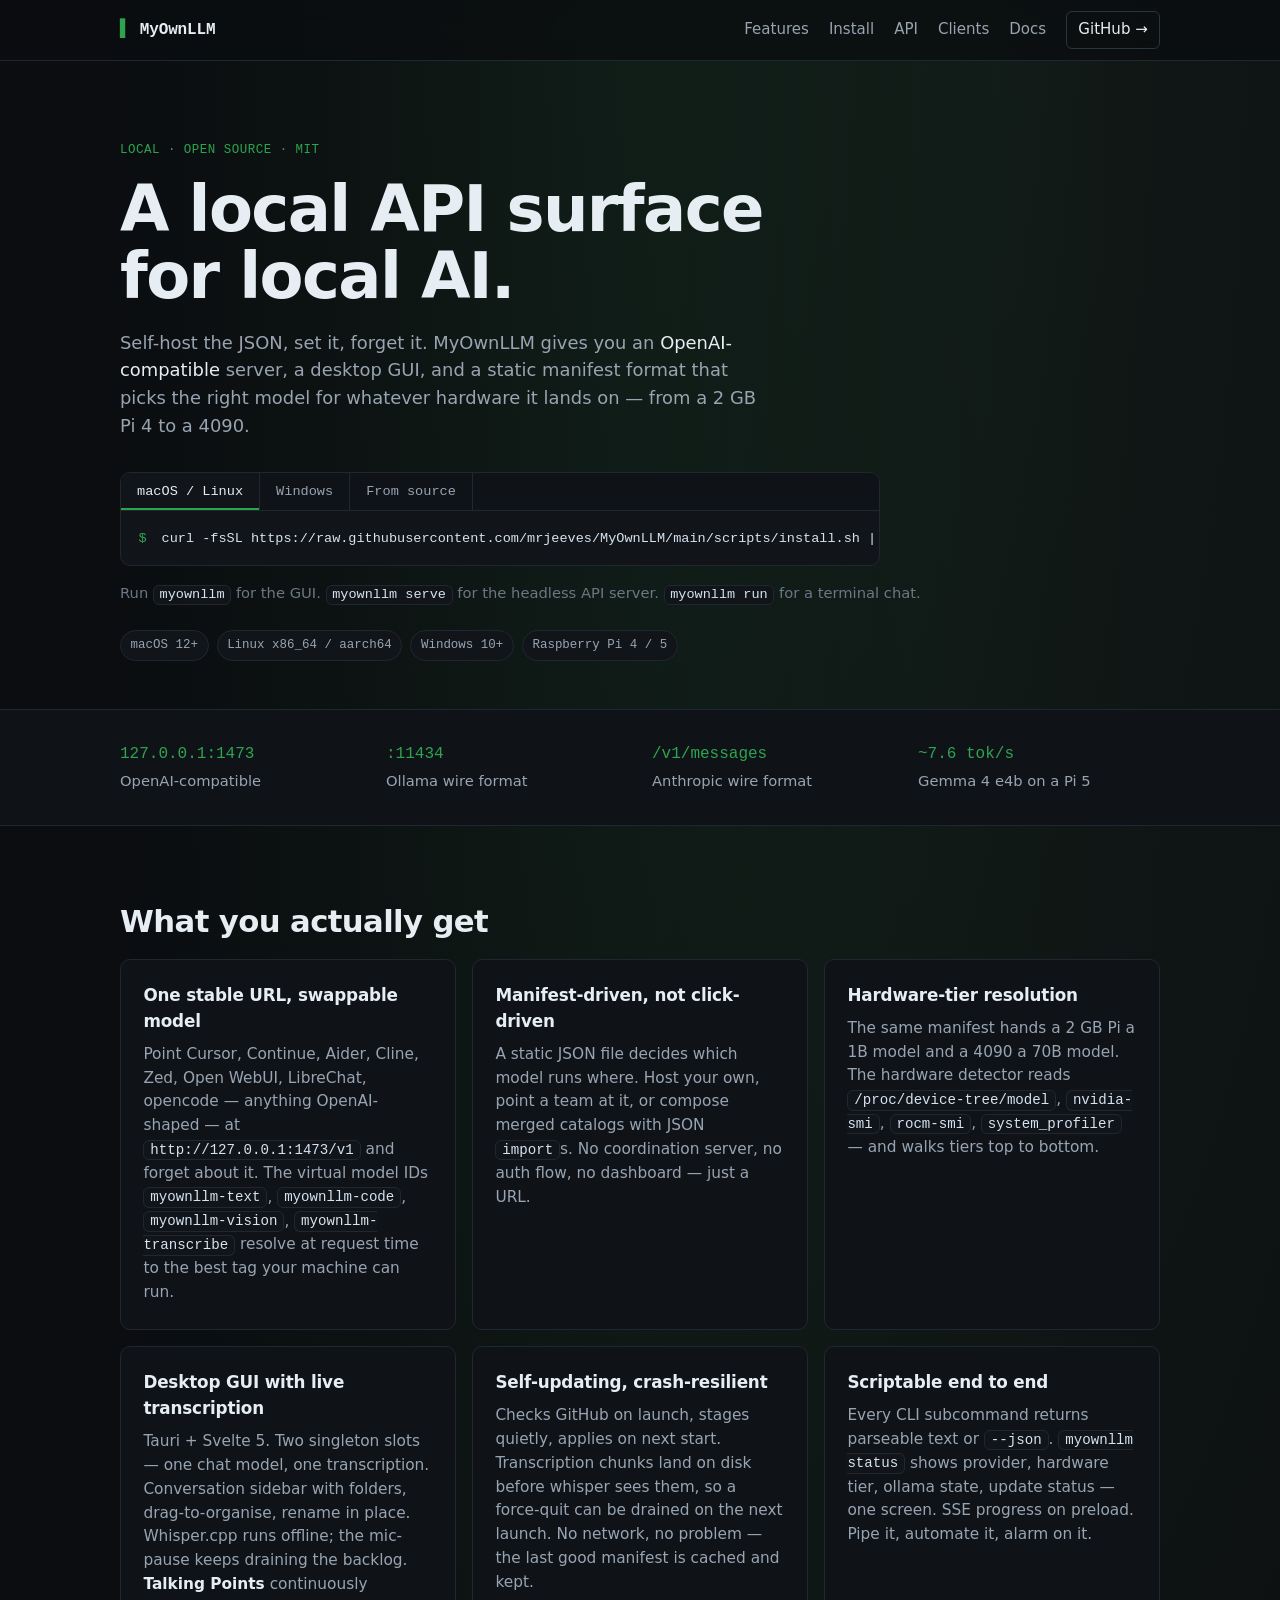
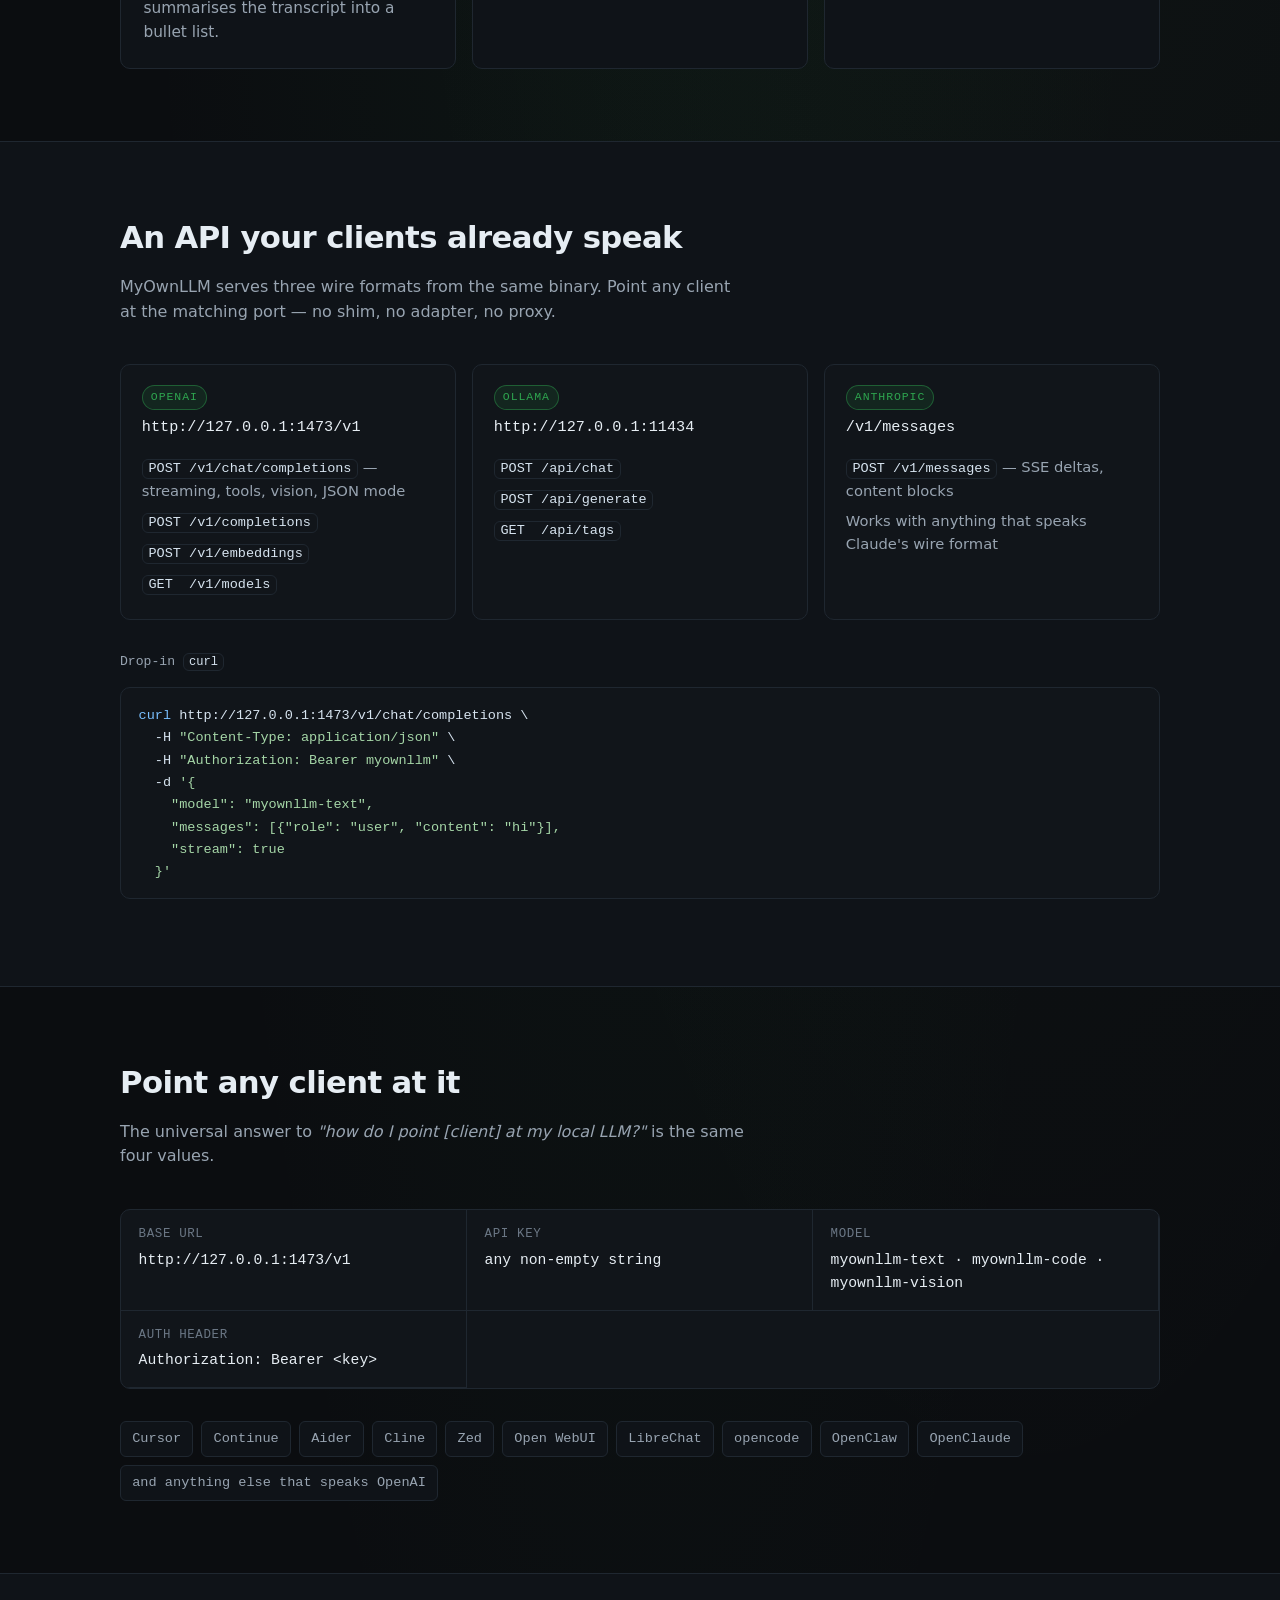
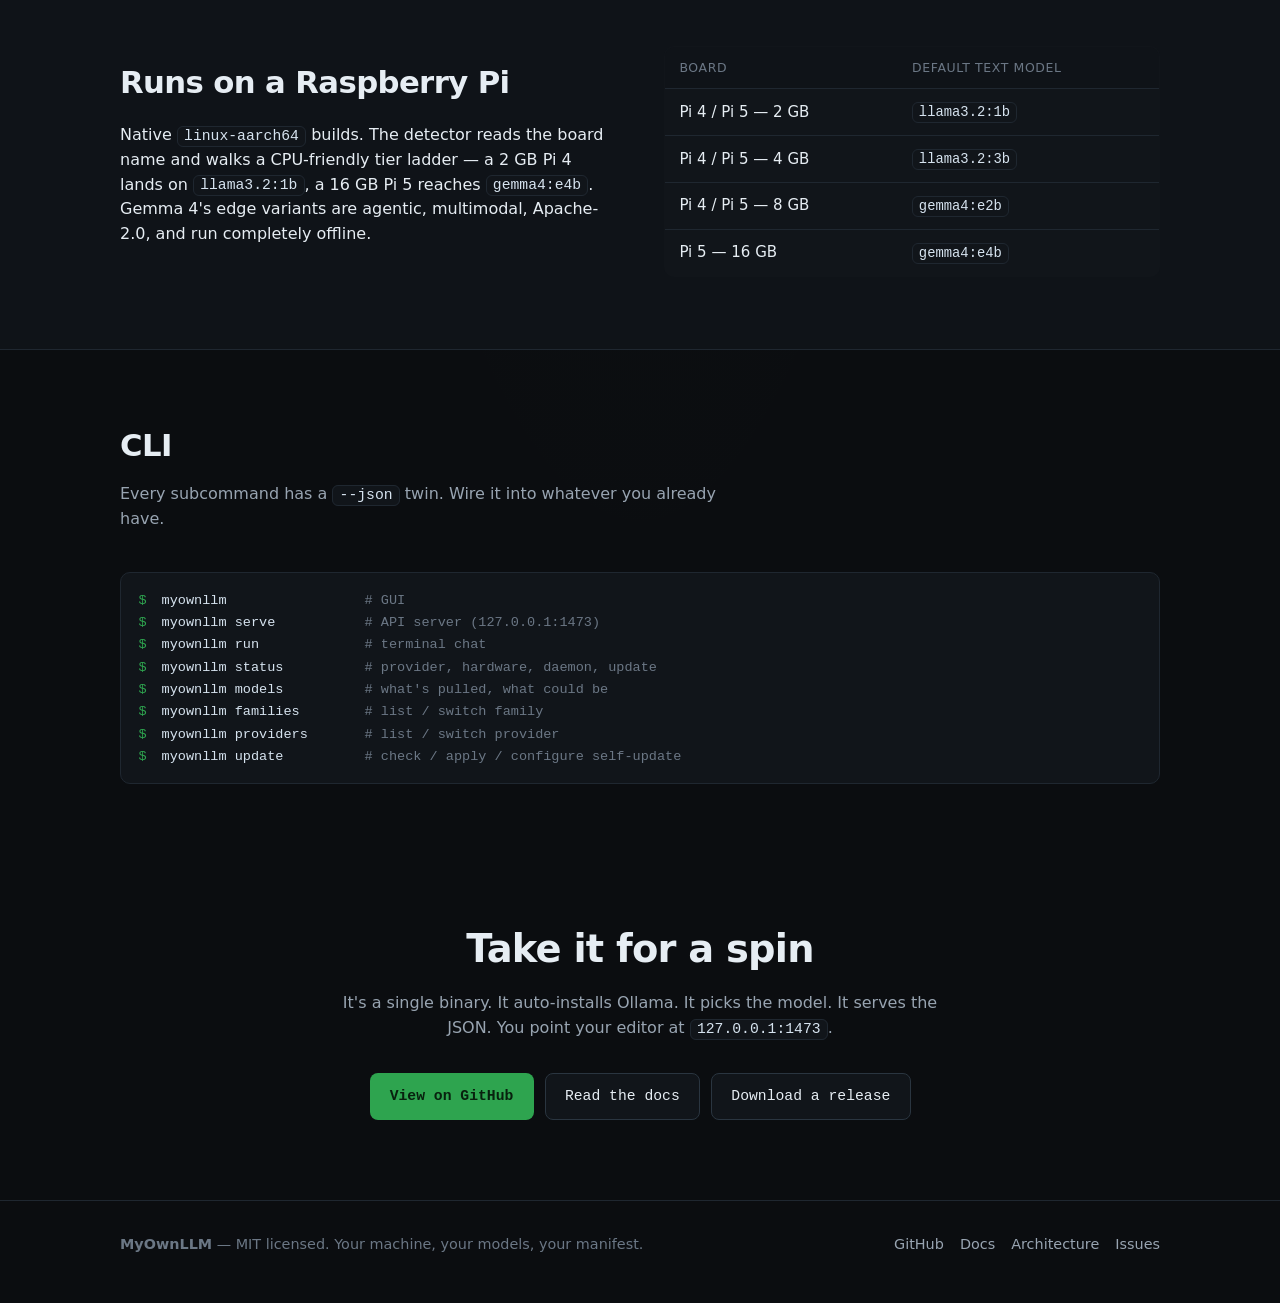
==== index.html @ 9c32ae8e "Build the myownllm.net landing site Static HTML/CSS/JS marketing site for MyOwnLLM. Dark, terminal-i" ====
<!DOCTYPE html>
<html lang="en">
<head>
<meta charset="UTF-8" />
<meta name="viewport" content="width=device-width, initial-scale=1.0" />
<title>MyOwnLLM — A local API surface for local AI</title>
<meta name="description" content="Self-host an OpenAI-compatible API for local LLMs. macOS, Linux, Windows, Raspberry Pi. Set it, forget it." />
<meta name="theme-color" content="#0b0d10" />

<meta property="og:title" content="MyOwnLLM" />
<meta property="og:description" content="A local API surface for local AI. Self-host the JSON, set it, forget it." />
<meta property="og:type" content="website" />
<meta property="og:url" content="https://myownllm.net" />
<meta name="twitter:card" content="summary" />
<meta name="twitter:title" content="MyOwnLLM" />
<meta name="twitter:description" content="A local API surface for local AI. Self-host the JSON, set it, forget it." />

<link rel="icon" href="/favicon.svg" type="image/svg+xml" />
<link rel="stylesheet" href="/styles.css" />
</head>
<body>

<header class="nav" role="banner">
  <div class="container nav-row">
    <a class="brand" href="/" aria-label="MyOwnLLM home">
      <span class="brand-mark" aria-hidden="true">▍</span>
      <span class="brand-name">MyOwnLLM</span>
    </a>
    <nav class="nav-links" aria-label="Primary">
      <a href="#features">Features</a>
      <a href="#install">Install</a>
      <a href="#api">API</a>
      <a href="#clients">Clients</a>
      <a href="https://github.com/mrjeeves/MyOwnLLM/blob/main/DOCS.md">Docs</a>
      <a href="https://github.com/mrjeeves/MyOwnLLM" class="nav-cta">GitHub →</a>
    </nav>
  </div>
</header>

<main>

<section class="hero">
  <div class="container">
    <p class="eyebrow">Local · Open source · MIT</p>
    <h1>A local API surface<br/>for local AI.</h1>
    <p class="lede">
      Self-host the JSON, set it, forget it. MyOwnLLM gives you an
      <em>OpenAI-compatible</em> server, a desktop GUI, and a static
      manifest format that picks the right model for whatever hardware
      it lands on — from a 2&nbsp;GB Pi&nbsp;4 to a 4090.
    </p>

    <div class="install" id="install-tabs" role="tablist" aria-label="Install command">
      <div class="install-tabs">
        <button class="install-tab is-active" role="tab" aria-selected="true" data-target="install-mac">macOS / Linux</button>
        <button class="install-tab" role="tab" aria-selected="false" data-target="install-win">Windows</button>
        <button class="install-tab" role="tab" aria-selected="false" data-target="install-src">From source</button>
      </div>

      <div class="install-panel is-active" id="install-mac" role="tabpanel">
        <pre><code><span class="prompt">$</span> curl -fsSL https://raw.githubusercontent.com/mrjeeves/MyOwnLLM/main/scripts/install.sh | sh</code></pre>
      </div>
      <div class="install-panel" id="install-win" role="tabpanel" hidden>
        <pre><code><span class="prompt">PS&gt;</span> irm https://raw.githubusercontent.com/mrjeeves/MyOwnLLM/main/scripts/install.ps1 | iex</code></pre>
      </div>
      <div class="install-panel" id="install-src" role="tabpanel" hidden>
        <pre><code><span class="prompt">$</span> git clone https://github.com/mrjeeves/MyOwnLLM &amp;&amp; cd MyOwnLLM
<span class="prompt">$</span> just setup &amp;&amp; just build</code></pre>
      </div>
    </div>

    <p class="install-hint">
      Run <code>myownllm</code> for the GUI. <code>myownllm serve</code> for the headless API server. <code>myownllm run</code> for a terminal chat.
    </p>

    <div class="badges">
      <span class="badge">macOS 12+</span>
      <span class="badge">Linux x86_64 / aarch64</span>
      <span class="badge">Windows 10+</span>
      <span class="badge">Raspberry Pi 4 / 5</span>
    </div>
  </div>
</section>

<section class="strip">
  <div class="container strip-grid">
    <div>
      <div class="strip-k">127.0.0.1:1473</div>
      <div class="strip-v">OpenAI-compatible</div>
    </div>
    <div>
      <div class="strip-k">:11434</div>
      <div class="strip-v">Ollama wire format</div>
    </div>
    <div>
      <div class="strip-k">/v1/messages</div>
      <div class="strip-v">Anthropic wire format</div>
    </div>
    <div>
      <div class="strip-k">~7.6 tok/s</div>
      <div class="strip-v">Gemma 4 e4b on a Pi 5</div>
    </div>
  </div>
</section>

<section class="section" id="features">
  <div class="container">
    <h2>What you actually get</h2>

    <div class="grid">
      <article class="card">
        <h3>One stable URL, swappable model</h3>
        <p>
          Point Cursor, Continue, Aider, Cline, Zed, Open WebUI, LibreChat,
          opencode — anything OpenAI-shaped — at
          <code>http://127.0.0.1:1473/v1</code> and forget about it. The
          virtual model IDs <code>myownllm-text</code>,
          <code>myownllm-code</code>, <code>myownllm-vision</code>,
          <code>myownllm-transcribe</code> resolve at request time to the
          best tag your machine can run.
        </p>
      </article>

      <article class="card">
        <h3>Manifest-driven, not click-driven</h3>
        <p>
          A static JSON file decides which model runs where. Host your
          own, point a team at it, or compose merged catalogs with JSON
          <code>import</code>s. No coordination server, no auth flow,
          no dashboard — just a URL.
        </p>
      </article>

      <article class="card">
        <h3>Hardware-tier resolution</h3>
        <p>
          The same manifest hands a 2&nbsp;GB Pi a 1B model and a 4090
          a 70B model. The hardware detector reads
          <code>/proc/device-tree/model</code>,
          <code>nvidia-smi</code>, <code>rocm-smi</code>,
          <code>system_profiler</code> — and walks tiers top to bottom.
        </p>
      </article>

      <article class="card">
        <h3>Desktop GUI with live transcription</h3>
        <p>
          Tauri + Svelte 5. Two singleton slots — one chat model, one
          transcription. Conversation sidebar with folders, drag-to-organise,
          rename in place. Whisper.cpp runs offline; the mic-pause keeps
          draining the backlog. <strong>Talking Points</strong>
          continuously summarises the transcript into a bullet list.
        </p>
      </article>

      <article class="card">
        <h3>Self-updating, crash-resilient</h3>
        <p>
          Checks GitHub on launch, stages quietly, applies on next start.
          Transcription chunks land on disk before whisper sees them, so a
          force-quit can be drained on the next launch. No network, no
          problem — the last good manifest is cached and kept.
        </p>
      </article>

      <article class="card">
        <h3>Scriptable end to end</h3>
        <p>
          Every CLI subcommand returns parseable text or <code>--json</code>.
          <code>myownllm status</code> shows provider, hardware tier,
          ollama state, update status — one screen. SSE progress on
          preload. Pipe it, automate it, alarm on it.
        </p>
      </article>
    </div>
  </div>
</section>

<section class="section section-alt" id="api">
  <div class="container">
    <h2>An API your clients already speak</h2>
    <p class="section-lede">
      MyOwnLLM serves three wire formats from the same binary. Point any
      client at the matching port — no shim, no adapter, no proxy.
    </p>

    <div class="api-grid">
      <div class="api-card">
        <header>
          <span class="api-tag">OpenAI</span>
          <code class="api-url">http://127.0.0.1:1473/v1</code>
        </header>
        <ul>
          <li><code>POST /v1/chat/completions</code> — streaming, tools, vision, JSON mode</li>
          <li><code>POST /v1/completions</code></li>
          <li><code>POST /v1/embeddings</code></li>
          <li><code>GET&nbsp;&nbsp;/v1/models</code></li>
        </ul>
      </div>

      <div class="api-card">
        <header>
          <span class="api-tag">Ollama</span>
          <code class="api-url">http://127.0.0.1:11434</code>
        </header>
        <ul>
          <li><code>POST /api/chat</code></li>
          <li><code>POST /api/generate</code></li>
          <li><code>GET&nbsp;&nbsp;/api/tags</code></li>
        </ul>
      </div>

      <div class="api-card">
        <header>
          <span class="api-tag">Anthropic</span>
          <code class="api-url">/v1/messages</code>
        </header>
        <ul>
          <li><code>POST /v1/messages</code> — SSE deltas, content blocks</li>
          <li>Works with anything that speaks Claude's wire format</li>
        </ul>
      </div>
    </div>

    <div class="code-feature">
      <p class="code-feature-h">Drop-in <code>curl</code></p>
<pre><code><span class="c-key">curl</span> http://127.0.0.1:1473/v1/chat/completions \
  -H <span class="c-str">"Content-Type: application/json"</span> \
  -H <span class="c-str">"Authorization: Bearer myownllm"</span> \
  -d <span class="c-str">'{
    "model": "myownllm-text",
    "messages": [{"role": "user", "content": "hi"}],
    "stream": true
  }'</span></code></pre>
    </div>
  </div>
</section>

<section class="section" id="clients">
  <div class="container">
    <h2>Point any client at it</h2>
    <p class="section-lede">
      The universal answer to <em>"how do I point [client] at my local LLM?"</em>
      is the same four values.
    </p>

    <div class="kv">
      <div><span>Base URL</span><code>http://127.0.0.1:1473/v1</code></div>
      <div><span>API key</span><code>any non-empty string</code></div>
      <div><span>Model</span><code>myownllm-text · myownllm-code · myownllm-vision</code></div>
      <div><span>Auth header</span><code>Authorization: Bearer &lt;key&gt;</code></div>
    </div>

    <ul class="logo-list" aria-label="Compatible clients">
      <li>Cursor</li>
      <li>Continue</li>
      <li>Aider</li>
      <li>Cline</li>
      <li>Zed</li>
      <li>Open WebUI</li>
      <li>LibreChat</li>
      <li>opencode</li>
      <li>OpenClaw</li>
      <li>OpenClaude</li>
      <li>and anything else that speaks OpenAI</li>
    </ul>
  </div>
</section>

<section class="section section-alt" id="pi">
  <div class="container two-col">
    <div>
      <h2>Runs on a Raspberry Pi</h2>
      <p>
        Native <code>linux-aarch64</code> builds. The detector reads the
        board name and walks a CPU-friendly tier ladder — a 2&nbsp;GB Pi 4
        lands on <code>llama3.2:1b</code>, a 16&nbsp;GB Pi 5 reaches
        <code>gemma4:e4b</code>. Gemma 4's edge variants are agentic,
        multimodal, Apache-2.0, and run completely offline.
      </p>
    </div>
    <div>
      <table class="tier">
        <thead><tr><th>Board</th><th>Default text model</th></tr></thead>
        <tbody>
          <tr><td>Pi 4 / Pi 5 — 2 GB</td><td><code>llama3.2:1b</code></td></tr>
          <tr><td>Pi 4 / Pi 5 — 4 GB</td><td><code>llama3.2:3b</code></td></tr>
          <tr><td>Pi 4 / Pi 5 — 8 GB</td><td><code>gemma4:e2b</code></td></tr>
          <tr><td>Pi 5 — 16 GB</td><td><code>gemma4:e4b</code></td></tr>
        </tbody>
      </table>
    </div>
  </div>
</section>

<section class="section" id="cli">
  <div class="container">
    <h2>CLI</h2>
    <p class="section-lede">
      Every subcommand has a <code>--json</code> twin. Wire it into whatever you already have.
    </p>
<pre class="cli-pre"><code><span class="prompt">$</span> myownllm                 <span class="c-dim"># GUI</span>
<span class="prompt">$</span> myownllm serve           <span class="c-dim"># API server (127.0.0.1:1473)</span>
<span class="prompt">$</span> myownllm run             <span class="c-dim"># terminal chat</span>
<span class="prompt">$</span> myownllm status          <span class="c-dim"># provider, hardware, daemon, update</span>
<span class="prompt">$</span> myownllm models          <span class="c-dim"># what's pulled, what could be</span>
<span class="prompt">$</span> myownllm families        <span class="c-dim"># list / switch family</span>
<span class="prompt">$</span> myownllm providers       <span class="c-dim"># list / switch provider</span>
<span class="prompt">$</span> myownllm update          <span class="c-dim"># check / apply / configure self-update</span></code></pre>
  </div>
</section>

<section class="section cta">
  <div class="container">
    <h2>Take it for a spin</h2>
    <p>It's a single binary. It auto-installs Ollama. It picks the model. It serves the JSON. You point your editor at <code>127.0.0.1:1473</code>.</p>
    <div class="cta-row">
      <a class="btn btn-primary" href="https://github.com/mrjeeves/MyOwnLLM">View on GitHub</a>
      <a class="btn btn-ghost" href="https://github.com/mrjeeves/MyOwnLLM/blob/main/DOCS.md">Read the docs</a>
      <a class="btn btn-ghost" href="https://github.com/mrjeeves/MyOwnLLM/releases">Download a release</a>
    </div>
  </div>
</section>

</main>

<footer class="footer">
  <div class="container footer-row">
    <div>
      <p><strong>MyOwnLLM</strong> — MIT licensed. Your machine, your models, your manifest.</p>
    </div>
    <nav aria-label="Footer">
      <a href="https://github.com/mrjeeves/MyOwnLLM">GitHub</a>
      <a href="https://github.com/mrjeeves/MyOwnLLM/blob/main/DOCS.md">Docs</a>
      <a href="https://github.com/mrjeeves/MyOwnLLM/blob/main/ARCHITECTURE.md">Architecture</a>
      <a href="https://github.com/mrjeeves/MyOwnLLM/issues">Issues</a>
    </nav>
  </div>
</footer>

<script src="/main.js" defer></script>
</body>
</html>
---- styles.css ----
/* MyOwnLLM site — dark, terminal-inspired, no framework. */

:root {
  --bg: #0b0d10;
  --bg-elev: #11151a;
  --bg-card: #0f1318;
  --border: #1f2730;
  --border-strong: #2a3540;
  --text: #e6edf3;
  --text-dim: #98a4b1;
  --text-faint: #6b7785;
  --accent: #2ea44f;
  --accent-soft: rgba(46, 164, 79, 0.12);
  --accent-fade: rgba(46, 164, 79, 0.45);
  --amber: #f0b429;
  --link: #7ee787;
  --mono: ui-monospace, "SF Mono", Menlo, Consolas, "Liberation Mono", monospace;
  --sans: -apple-system, BlinkMacSystemFont, "Inter", "Segoe UI", system-ui, sans-serif;
  --radius: 10px;
  --maxw: 1080px;
}

* { box-sizing: border-box; }

html, body {
  margin: 0;
  padding: 0;
  background: var(--bg);
  color: var(--text);
  font-family: var(--sans);
  line-height: 1.55;
  font-size: 16px;
  -webkit-font-smoothing: antialiased;
}

body {
  background-image:
    radial-gradient(ellipse at top, rgba(46, 164, 79, 0.08), transparent 60%),
    radial-gradient(ellipse at 80% 0%, rgba(126, 231, 135, 0.05), transparent 50%);
  background-repeat: no-repeat;
}

a {
  color: var(--link);
  text-decoration: none;
}
a:hover { text-decoration: underline; }

code, pre {
  font-family: var(--mono);
  font-size: 0.92em;
}

code {
  background: var(--bg-elev);
  border: 1px solid var(--border);
  padding: 0.1em 0.42em;
  border-radius: 6px;
  color: #d6e3ef;
}

pre {
  background: var(--bg-elev);
  border: 1px solid var(--border);
  border-radius: var(--radius);
  padding: 1rem 1.1rem;
  overflow-x: auto;
  line-height: 1.5;
}
pre code {
  background: transparent;
  border: 0;
  padding: 0;
  color: #d6e3ef;
}

.container {
  max-width: var(--maxw);
  margin: 0 auto;
  padding: 0 1.25rem;
}

/* ----- nav ----- */

.nav {
  position: sticky;
  top: 0;
  z-index: 10;
  backdrop-filter: blur(10px);
  -webkit-backdrop-filter: blur(10px);
  background: rgba(11, 13, 16, 0.78);
  border-bottom: 1px solid var(--border);
}
.nav-row {
  display: flex;
  align-items: center;
  justify-content: space-between;
  height: 60px;
}
.brand {
  display: inline-flex;
  align-items: center;
  gap: 0.5rem;
  color: var(--text);
  font-weight: 600;
  letter-spacing: -0.01em;
}
.brand:hover { text-decoration: none; }
.brand-mark {
  color: var(--accent);
  font-family: var(--mono);
  animation: blink 1.1s steps(2, start) infinite;
}
@keyframes blink { to { visibility: hidden; } }
.brand-name { font-family: var(--mono); }

.nav-links {
  display: flex;
  gap: 1.25rem;
  align-items: center;
}
.nav-links a {
  color: var(--text-dim);
  font-size: 0.94rem;
}
.nav-links a:hover { color: var(--text); text-decoration: none; }
.nav-links .nav-cta {
  color: var(--text);
  border: 1px solid var(--border-strong);
  padding: 0.4rem 0.7rem;
  border-radius: 6px;
}
.nav-links .nav-cta:hover {
  border-color: var(--accent-fade);
  background: var(--accent-soft);
}

@media (max-width: 720px) {
  .nav-links a:not(.nav-cta) { display: none; }
}

/* ----- hero ----- */

.hero {
  padding: 5rem 0 3rem;
  text-align: left;
}
.eyebrow {
  font-family: var(--mono);
  color: var(--accent);
  letter-spacing: 0.04em;
  text-transform: uppercase;
  font-size: 0.78rem;
  margin: 0 0 1rem;
}
.hero h1 {
  font-size: clamp(2.4rem, 5.5vw, 4rem);
  line-height: 1.04;
  letter-spacing: -0.025em;
  margin: 0 0 1.2rem;
  font-weight: 700;
}
.lede {
  color: var(--text-dim);
  max-width: 56ch;
  font-size: 1.12rem;
  margin: 0 0 2rem;
}
.lede em { color: var(--text); font-style: normal; }

.install {
  border: 1px solid var(--border);
  border-radius: var(--radius);
  background: var(--bg-elev);
  overflow: hidden;
  max-width: 760px;
}
.install-tabs {
  display: flex;
  border-bottom: 1px solid var(--border);
  background: var(--bg-card);
}
.install-tab {
  background: transparent;
  border: 0;
  color: var(--text-dim);
  padding: 0.7rem 1rem;
  font-family: var(--mono);
  font-size: 0.85rem;
  cursor: pointer;
  border-right: 1px solid var(--border);
}
.install-tab:hover { color: var(--text); }
.install-tab.is-active {
  color: var(--text);
  background: var(--bg-elev);
  box-shadow: inset 0 -2px 0 var(--accent);
}
.install-panel pre {
  margin: 0;
  border: 0;
  border-radius: 0;
  background: transparent;
  padding: 1rem 1.1rem;
}
.prompt { color: var(--accent); user-select: none; margin-right: 0.5em; }
.install-hint {
  color: var(--text-faint);
  font-size: 0.92rem;
  margin: 1rem 0 1.5rem;
}

.badges {
  display: flex;
  flex-wrap: wrap;
  gap: 0.5rem;
}
.badge {
  font-family: var(--mono);
  font-size: 0.78rem;
  color: var(--text-dim);
  background: var(--bg-elev);
  border: 1px solid var(--border);
  padding: 0.3rem 0.6rem;
  border-radius: 999px;
}

/* ----- strip ----- */

.strip {
  border-top: 1px solid var(--border);
  border-bottom: 1px solid var(--border);
  background: var(--bg-card);
  padding: 2rem 0;
}
.strip-grid {
  display: grid;
  grid-template-columns: repeat(4, minmax(0, 1fr));
  gap: 1.5rem;
}
.strip-k {
  font-family: var(--mono);
  color: var(--accent);
  font-size: 1rem;
  margin-bottom: 0.2rem;
}
.strip-v { color: var(--text-dim); font-size: 0.92rem; }
@media (max-width: 720px) {
  .strip-grid { grid-template-columns: repeat(2, 1fr); }
}

/* ----- sections ----- */

.section {
  padding: 4.5rem 0;
}
.section-alt {
  background: var(--bg-card);
  border-top: 1px solid var(--border);
  border-bottom: 1px solid var(--border);
}
.section h2 {
  font-size: clamp(1.7rem, 2.4vw, 2.1rem);
  letter-spacing: -0.02em;
  margin: 0 0 0.8rem;
  font-weight: 700;
}
.section-lede {
  color: var(--text-dim);
  max-width: 62ch;
  margin: 0 0 2.5rem;
}

/* ----- features grid ----- */

.grid {
  display: grid;
  grid-template-columns: repeat(auto-fit, minmax(280px, 1fr));
  gap: 1rem;
}
.card {
  background: var(--bg-card);
  border: 1px solid var(--border);
  border-radius: var(--radius);
  padding: 1.4rem 1.4rem 1.5rem;
  transition: border-color 120ms ease, transform 120ms ease;
}
.card:hover {
  border-color: var(--border-strong);
}
.card h3 {
  margin: 0 0 0.55rem;
  font-size: 1.05rem;
  letter-spacing: -0.01em;
  color: var(--text);
}
.card p {
  margin: 0;
  color: var(--text-dim);
  font-size: 0.96rem;
}
.card strong { color: var(--text); }

/* ----- api ----- */

.api-grid {
  display: grid;
  grid-template-columns: repeat(auto-fit, minmax(260px, 1fr));
  gap: 1rem;
  margin-bottom: 2rem;
}
.api-card {
  background: var(--bg-elev);
  border: 1px solid var(--border);
  border-radius: var(--radius);
  padding: 1.2rem 1.3rem;
}
.api-card header {
  display: flex;
  flex-direction: column;
  gap: 0.4rem;
  margin-bottom: 0.8rem;
}
.api-tag {
  font-family: var(--mono);
  font-size: 0.72rem;
  letter-spacing: 0.08em;
  text-transform: uppercase;
  color: var(--accent);
  background: var(--accent-soft);
  border: 1px solid var(--accent-fade);
  padding: 0.18rem 0.5rem;
  border-radius: 999px;
  align-self: flex-start;
}
.api-url {
  background: transparent;
  border: 0;
  padding: 0;
  color: var(--text);
  font-size: 0.95rem;
}
.api-card ul {
  margin: 0;
  padding: 0;
  list-style: none;
  color: var(--text-dim);
  font-size: 0.92rem;
}
.api-card li { padding: 0.22rem 0; }

.code-feature-h {
  color: var(--text-dim);
  font-family: var(--mono);
  font-size: 0.82rem;
  margin: 0 0 0.6rem;
}
.c-key { color: #79c0ff; }
.c-str { color: #a5d6a7; }
.c-dim { color: var(--text-faint); }

/* ----- kv ----- */

.kv {
  display: grid;
  grid-template-columns: repeat(auto-fit, minmax(280px, 1fr));
  gap: 0;
  border: 1px solid var(--border);
  border-radius: var(--radius);
  overflow: hidden;
  margin-bottom: 2rem;
  background: var(--bg-elev);
}
.kv > div {
  padding: 0.95rem 1.1rem;
  border-bottom: 1px solid var(--border);
  border-right: 1px solid var(--border);
  display: flex;
  flex-direction: column;
  gap: 0.25rem;
}
.kv > div span {
  color: var(--text-faint);
  font-size: 0.78rem;
  text-transform: uppercase;
  letter-spacing: 0.05em;
  font-family: var(--mono);
}
.kv > div code {
  background: transparent;
  border: 0;
  padding: 0;
  color: var(--text);
}

.logo-list {
  list-style: none;
  padding: 0;
  margin: 0;
  display: flex;
  flex-wrap: wrap;
  gap: 0.5rem;
}
.logo-list li {
  font-family: var(--mono);
  font-size: 0.85rem;
  color: var(--text-dim);
  border: 1px solid var(--border);
  background: var(--bg-card);
  padding: 0.4rem 0.7rem;
  border-radius: 6px;
}

/* ----- pi ----- */

.two-col {
  display: grid;
  grid-template-columns: 1fr 1fr;
  gap: 3rem;
  align-items: center;
}
@media (max-width: 820px) {
  .two-col { grid-template-columns: 1fr; gap: 1.5rem; }
}
.tier {
  width: 100%;
  border-collapse: collapse;
  border: 1px solid var(--border);
  border-radius: var(--radius);
  overflow: hidden;
  background: var(--bg-elev);
  font-size: 0.94rem;
}
.tier th, .tier td {
  padding: 0.7rem 0.9rem;
  text-align: left;
  border-bottom: 1px solid var(--border);
}
.tier th {
  color: var(--text-faint);
  font-weight: 500;
  font-size: 0.78rem;
  text-transform: uppercase;
  letter-spacing: 0.05em;
  background: var(--bg-card);
}
.tier tbody tr:last-child td { border-bottom: 0; }

/* ----- cli ----- */

.cli-pre {
  font-size: 0.92rem;
}

/* ----- cta ----- */

.cta {
  text-align: center;
  padding-top: 3rem;
  padding-bottom: 5rem;
}
.cta h2 { font-size: clamp(1.8rem, 3vw, 2.4rem); }
.cta p { color: var(--text-dim); margin: 0 auto 2rem; max-width: 60ch; }
.cta-row {
  display: inline-flex;
  flex-wrap: wrap;
  gap: 0.7rem;
  justify-content: center;
}
.btn {
  display: inline-block;
  padding: 0.7rem 1.2rem;
  border-radius: 8px;
  font-family: var(--mono);
  font-size: 0.92rem;
  border: 1px solid transparent;
  transition: transform 80ms ease, background 120ms ease, border-color 120ms ease;
}
.btn:hover { text-decoration: none; }
.btn-primary {
  background: var(--accent);
  color: #08210e;
  font-weight: 600;
}
.btn-primary:hover { transform: translateY(-1px); background: #36b85a; }
.btn-ghost {
  color: var(--text);
  border-color: var(--border-strong);
  background: var(--bg-elev);
}
.btn-ghost:hover {
  border-color: var(--accent-fade);
  background: var(--accent-soft);
}

/* ----- footer ----- */

.footer {
  border-top: 1px solid var(--border);
  padding: 2rem 0 3rem;
  color: var(--text-faint);
  font-size: 0.9rem;
}
.footer-row {
  display: flex;
  justify-content: space-between;
  gap: 1rem;
  flex-wrap: wrap;
  align-items: center;
}
.footer p { margin: 0; }
.footer nav { display: flex; gap: 1rem; flex-wrap: wrap; }
.footer nav a { color: var(--text-dim); }
.footer nav a:hover { color: var(--text); text-decoration: none; }

/* ----- selection ----- */

::selection {
  background: var(--accent-soft);
  color: var(--text);
}

/* ----- panels show/hide ----- */

.install-panel { display: none; }
.install-panel.is-active { display: block; }
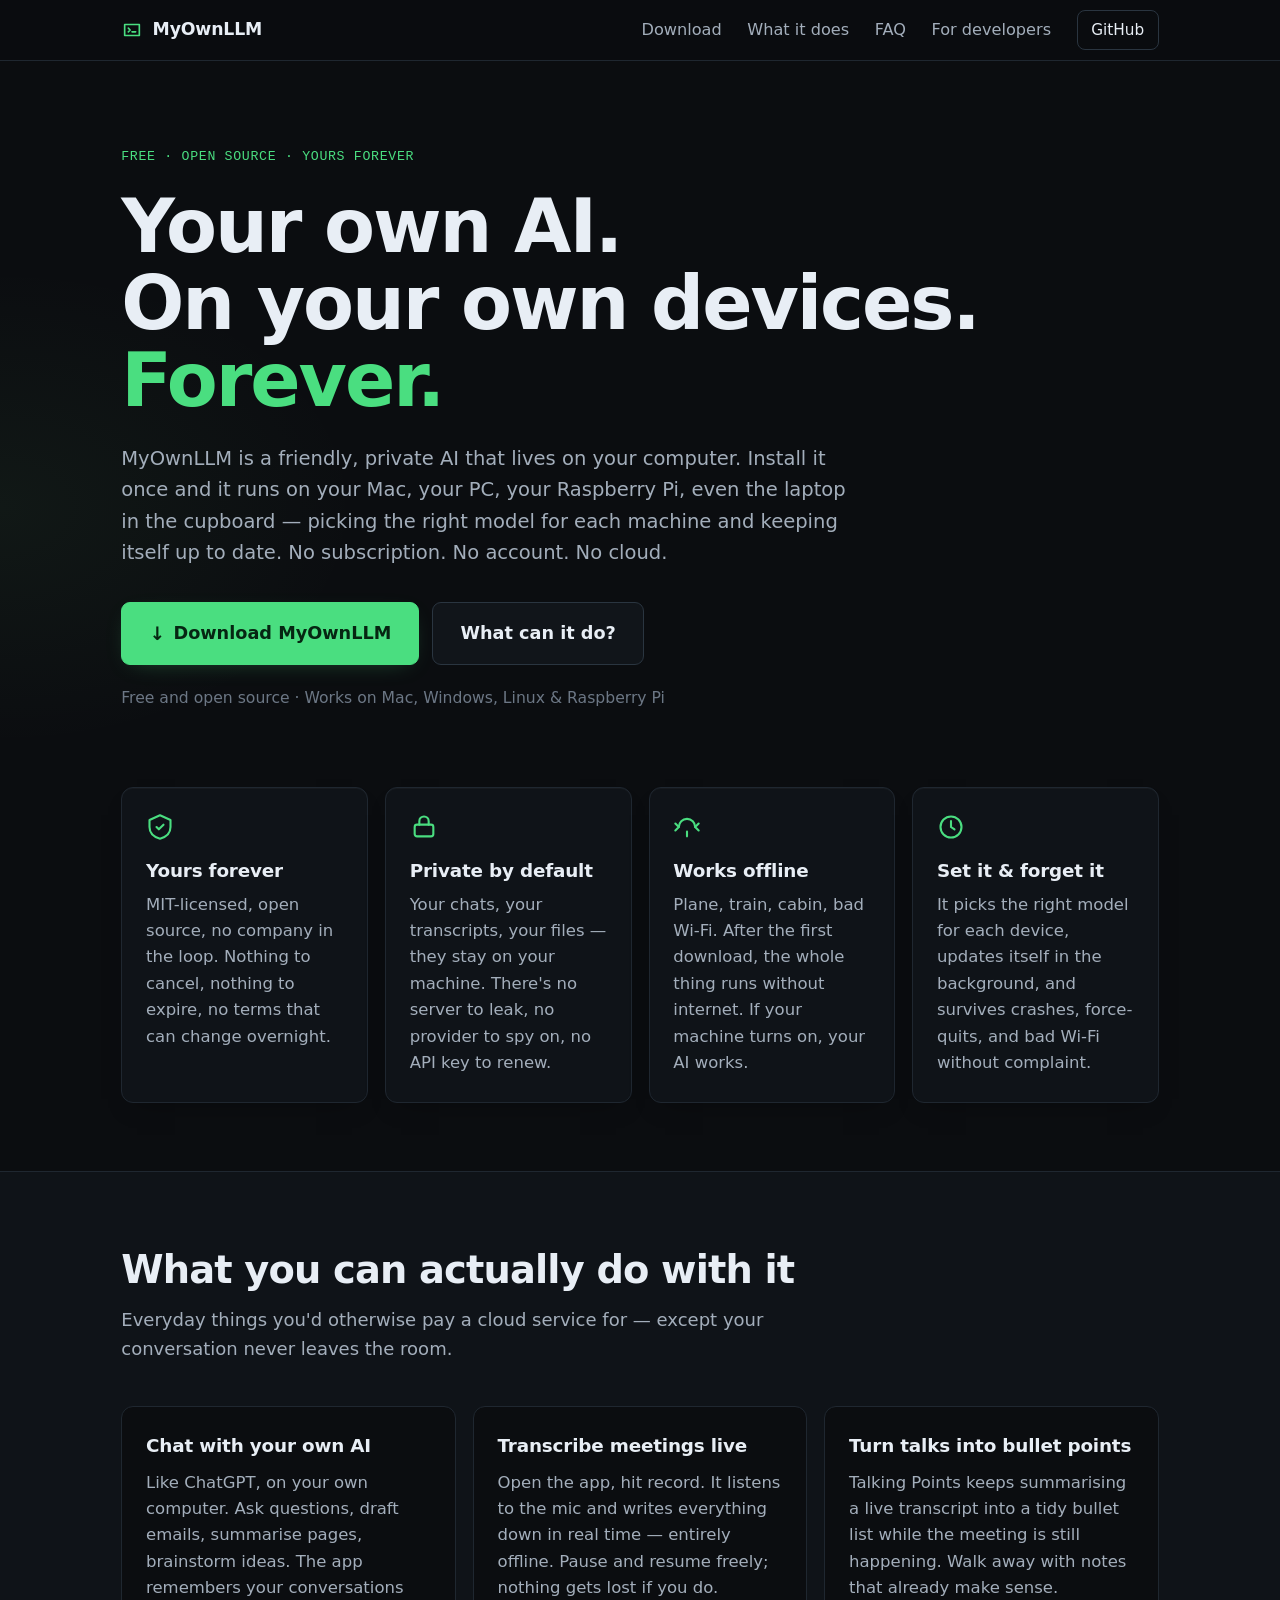
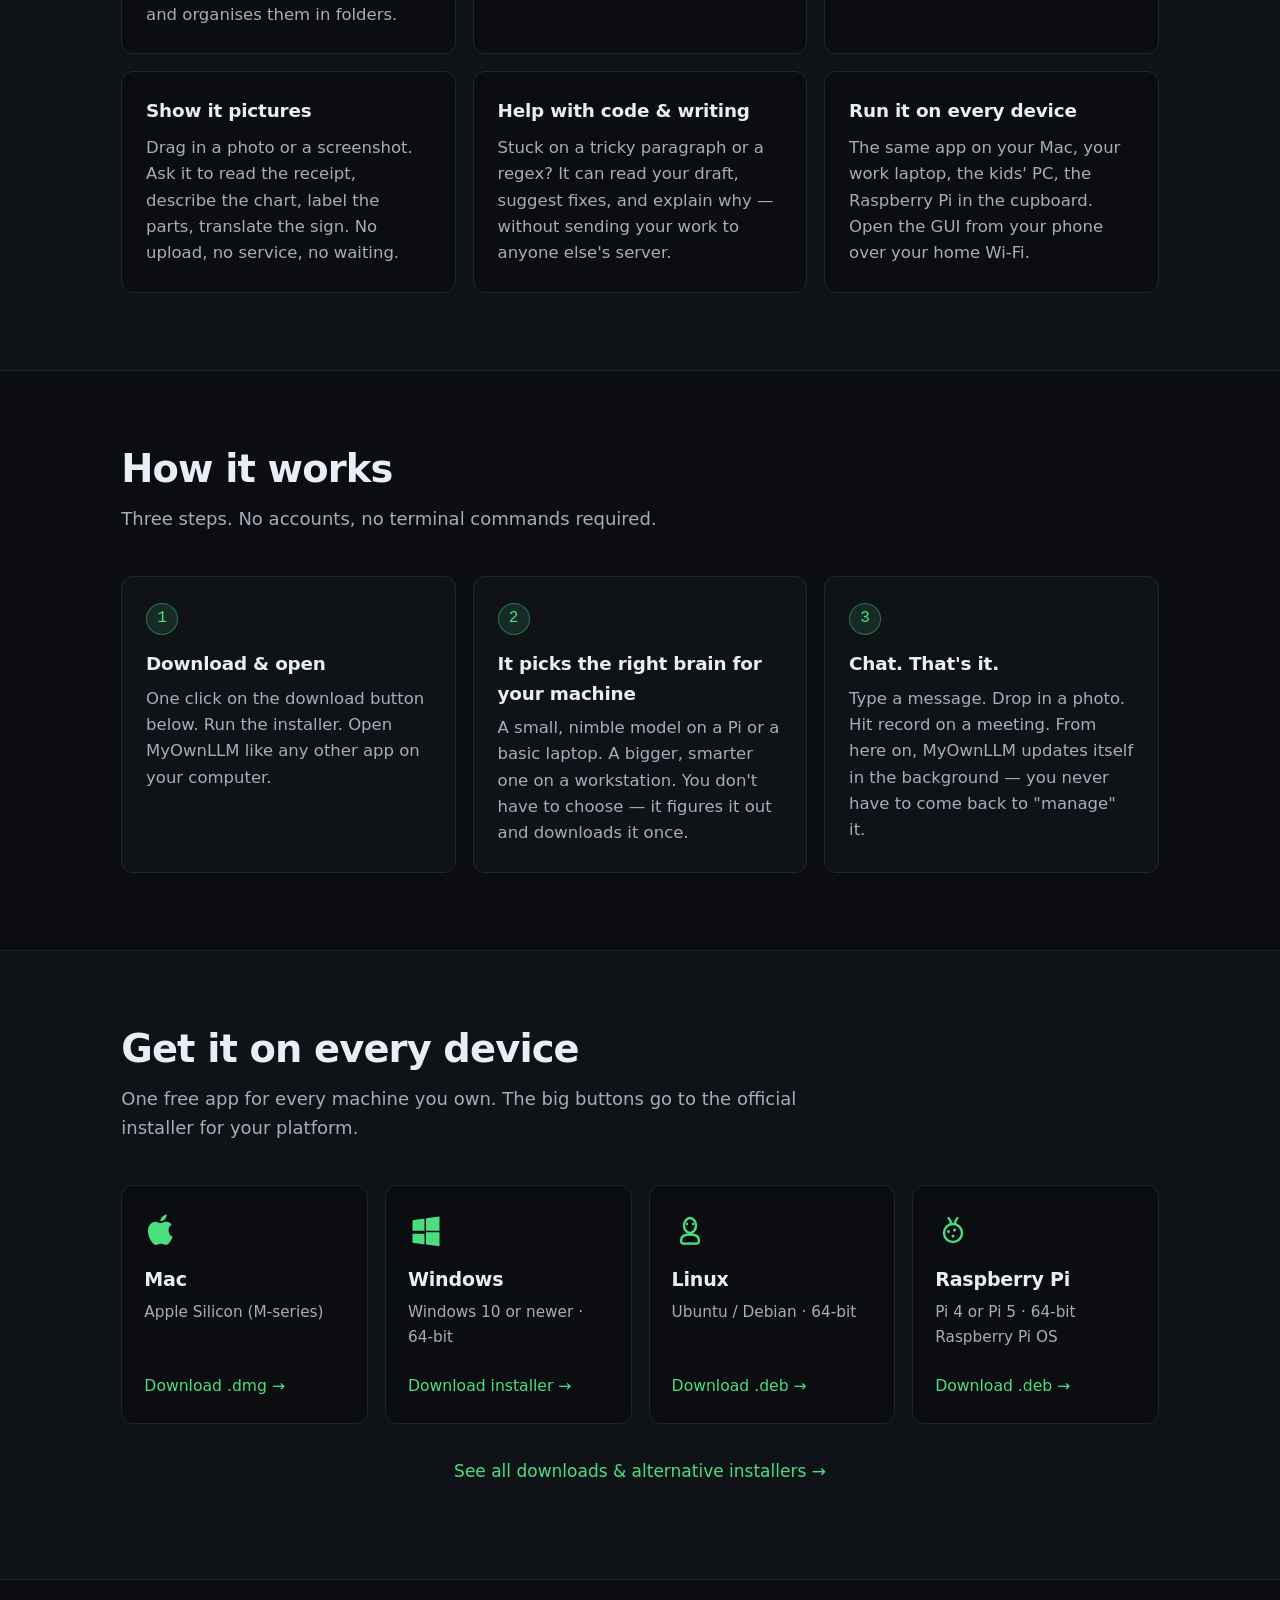
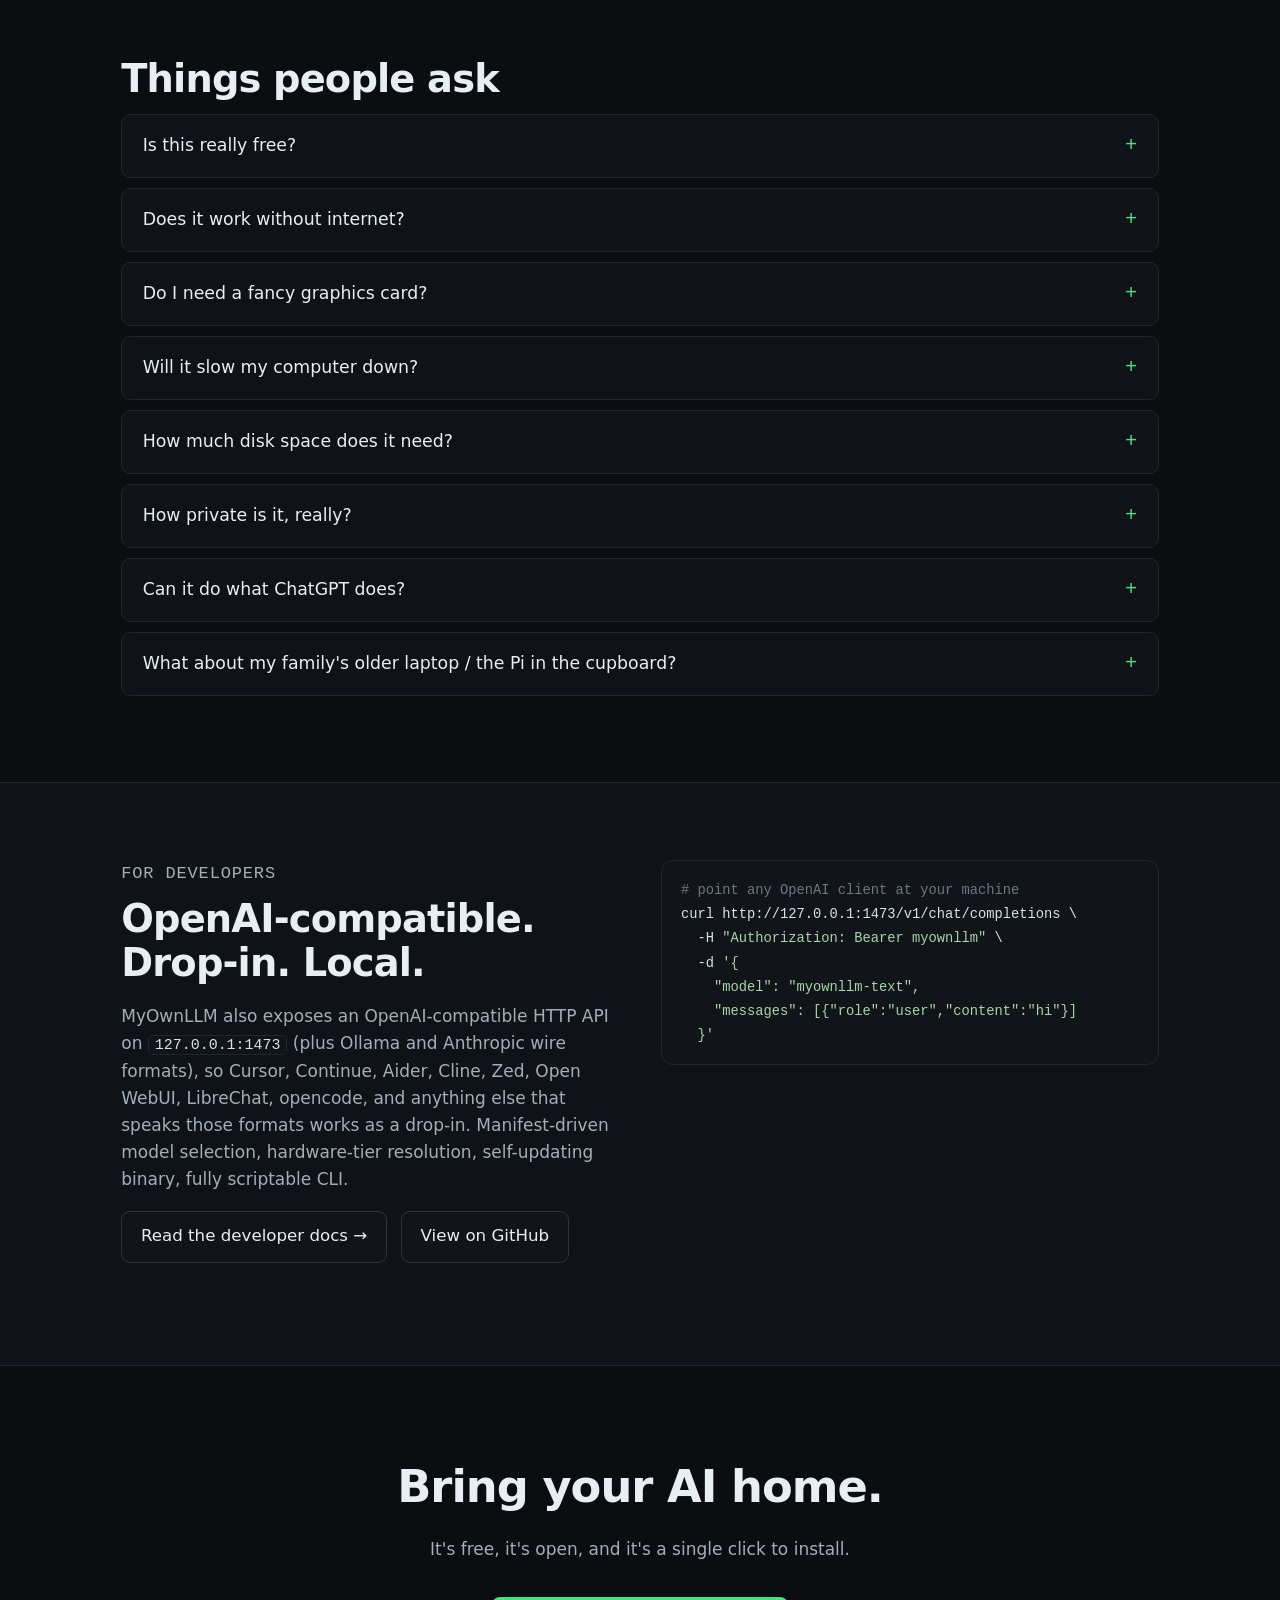
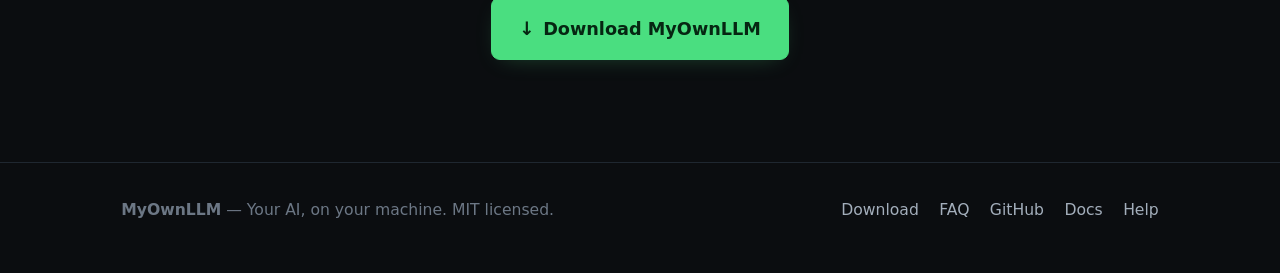
==== commit 77363bb1: "Rewrite for end users, add a real download page The first cut of the site spoke developer — curl-pip" ====
--- a/index.html
+++ b/index.html
@@ -3,17 +3,17 @@
 <head>
 <meta charset="UTF-8" />
 <meta name="viewport" content="width=device-width, initial-scale=1.0" />
-<title>MyOwnLLM — A local API surface for local AI</title>
-<meta name="description" content="Self-host an OpenAI-compatible API for local LLMs. macOS, Linux, Windows, Raspberry Pi. Set it, forget it." />
+<title>MyOwnLLM — Your own AI. On your own devices. Forever.</title>
+<meta name="description" content="A free, private AI that lives on your Mac, PC, or Raspberry Pi. No subscription. No account. No cloud. Set it once and forget about it." />
 <meta name="theme-color" content="#0b0d10" />
 
-<meta property="og:title" content="MyOwnLLM" />
-<meta property="og:description" content="A local API surface for local AI. Self-host the JSON, set it, forget it." />
+<meta property="og:title" content="MyOwnLLM — Your own AI. Forever." />
+<meta property="og:description" content="A free, private AI that lives on your Mac, PC, or Raspberry Pi. No subscription. No account. No cloud." />
 <meta property="og:type" content="website" />
 <meta property="og:url" content="https://myownllm.net" />
 <meta name="twitter:card" content="summary" />
 <meta name="twitter:title" content="MyOwnLLM" />
-<meta name="twitter:description" content="A local API surface for local AI. Self-host the JSON, set it, forget it." />
+<meta name="twitter:description" content="A free, private AI that lives on your devices. Set it once and forget about it." />
 
 <link rel="icon" href="/favicon.svg" type="image/svg+xml" />
 <link rel="stylesheet" href="/styles.css" />
@@ -23,16 +23,19 @@
 <header class="nav" role="banner">
   <div class="container nav-row">
     <a class="brand" href="/" aria-label="MyOwnLLM home">
-      <span class="brand-mark" aria-hidden="true">▍</span>
+      <svg class="brand-icon" width="22" height="22" viewBox="0 0 24 24" fill="none" aria-hidden="true">
+        <path d="M4 6h16v12H4z" stroke="currentColor" stroke-width="1.8" stroke-linejoin="round"/>
+        <path d="M8 10l2 2-2 2" stroke="currentColor" stroke-width="1.8" stroke-linecap="round" stroke-linejoin="round"/>
+        <path d="M12 14h4" stroke="currentColor" stroke-width="1.8" stroke-linecap="round"/>
+      </svg>
       <span class="brand-name">MyOwnLLM</span>
     </a>
     <nav class="nav-links" aria-label="Primary">
-      <a href="#features">Features</a>
-      <a href="#install">Install</a>
-      <a href="#api">API</a>
-      <a href="#clients">Clients</a>
-      <a href="https://github.com/mrjeeves/MyOwnLLM/blob/main/DOCS.md">Docs</a>
-      <a href="https://github.com/mrjeeves/MyOwnLLM" class="nav-cta">GitHub →</a>
+      <a href="/download.html">Download</a>
+      <a href="#what-it-does">What it does</a>
+      <a href="#faq">FAQ</a>
+      <a href="#developers">For developers</a>
+      <a href="https://github.com/mrjeeves/MyOwnLLM" class="nav-cta">GitHub</a>
     </nav>
   </div>
 </header>
@@ -41,284 +44,256 @@
 
 <section class="hero">
   <div class="container">
-    <p class="eyebrow">Local · Open source · MIT</p>
-    <h1>A local API surface<br/>for local AI.</h1>
+    <p class="eyebrow">Free · Open source · Yours forever</p>
+    <h1>Your own AI.<br/>On your own devices.<br/><span class="accent">Forever.</span></h1>
     <p class="lede">
-      Self-host the JSON, set it, forget it. MyOwnLLM gives you an
-      <em>OpenAI-compatible</em> server, a desktop GUI, and a static
-      manifest format that picks the right model for whatever hardware
-      it lands on — from a 2&nbsp;GB Pi&nbsp;4 to a 4090.
+      MyOwnLLM is a friendly, private AI that lives on your computer.
+      Install it once and it runs on your Mac, your PC, your Raspberry Pi,
+      even the laptop in the cupboard — picking the right model for each
+      machine and keeping itself up to date. No subscription. No account.
+      No cloud.
     </p>
-
-    <div class="install" id="install-tabs" role="tablist" aria-label="Install command">
-      <div class="install-tabs">
-        <button class="install-tab is-active" role="tab" aria-selected="true" data-target="install-mac">macOS / Linux</button>
-        <button class="install-tab" role="tab" aria-selected="false" data-target="install-win">Windows</button>
-        <button class="install-tab" role="tab" aria-selected="false" data-target="install-src">From source</button>
-      </div>
-
-      <div class="install-panel is-active" id="install-mac" role="tabpanel">
-        <pre><code><span class="prompt">$</span> curl -fsSL https://raw.githubusercontent.com/mrjeeves/MyOwnLLM/main/scripts/install.sh | sh</code></pre>
-      </div>
-      <div class="install-panel" id="install-win" role="tabpanel" hidden>
-        <pre><code><span class="prompt">PS&gt;</span> irm https://raw.githubusercontent.com/mrjeeves/MyOwnLLM/main/scripts/install.ps1 | iex</code></pre>
-      </div>
-      <div class="install-panel" id="install-src" role="tabpanel" hidden>
-        <pre><code><span class="prompt">$</span> git clone https://github.com/mrjeeves/MyOwnLLM &amp;&amp; cd MyOwnLLM
-<span class="prompt">$</span> just setup &amp;&amp; just build</code></pre>
-      </div>
-    </div>
-
-    <p class="install-hint">
-      Run <code>myownllm</code> for the GUI. <code>myownllm serve</code> for the headless API server. <code>myownllm run</code> for a terminal chat.
+    <div class="hero-cta">
+      <a class="btn btn-primary btn-lg" href="/download.html" id="hero-download">
+        <span class="btn-arrow" aria-hidden="true">↓</span>
+        Download MyOwnLLM
+      </a>
+      <a class="btn btn-ghost btn-lg" href="#what-it-does">What can it do?</a>
+    </div>
+    <p class="hero-meta" id="hero-meta">
+      Free and open source · Works on Mac, Windows, Linux &amp; Raspberry Pi
     </p>
-
-    <div class="badges">
-      <span class="badge">macOS 12+</span>
-      <span class="badge">Linux x86_64 / aarch64</span>
-      <span class="badge">Windows 10+</span>
-      <span class="badge">Raspberry Pi 4 / 5</span>
-    </div>
-  </div>
-</section>
-
-<section class="strip">
-  <div class="container strip-grid">
+  </div>
+</section>
+
+<section class="why">
+  <div class="container">
+    <div class="why-grid">
+      <article class="why-card">
+        <div class="why-icon" aria-hidden="true">
+          <svg viewBox="0 0 24 24" width="28" height="28" fill="none"><path d="M12 2l9 4v6c0 5-3.5 8.5-9 10-5.5-1.5-9-5-9-10V6l9-4z" stroke="currentColor" stroke-width="1.8" stroke-linejoin="round"/><path d="M9 12l2 2 4-4" stroke="currentColor" stroke-width="1.8" stroke-linecap="round" stroke-linejoin="round"/></svg>
+        </div>
+        <h3>Yours forever</h3>
+        <p>MIT-licensed, open source, no company in the loop. Nothing to cancel, nothing to expire, no terms that can change overnight.</p>
+      </article>
+      <article class="why-card">
+        <div class="why-icon" aria-hidden="true">
+          <svg viewBox="0 0 24 24" width="28" height="28" fill="none"><rect x="4" y="10" width="16" height="10" rx="2" stroke="currentColor" stroke-width="1.8"/><path d="M8 10V7a4 4 0 1 1 8 0v3" stroke="currentColor" stroke-width="1.8" stroke-linecap="round"/></svg>
+        </div>
+        <h3>Private by default</h3>
+        <p>Your chats, your transcripts, your files — they stay on your machine. There's no server to leak, no provider to spy on, no API key to renew.</p>
+      </article>
+      <article class="why-card">
+        <div class="why-icon" aria-hidden="true">
+          <svg viewBox="0 0 24 24" width="28" height="28" fill="none"><path d="M5 12a7 7 0 0 1 14 0" stroke="currentColor" stroke-width="1.8" stroke-linecap="round"/><path d="M2 9l3 3-3 3M22 9l-3 3 3 3" stroke="currentColor" stroke-width="1.8" stroke-linecap="round" stroke-linejoin="round"/><path d="M12 16v4" stroke="currentColor" stroke-width="1.8" stroke-linecap="round"/></svg>
+        </div>
+        <h3>Works offline</h3>
+        <p>Plane, train, cabin, bad Wi-Fi. After the first download, the whole thing runs without internet. If your machine turns on, your AI works.</p>
+      </article>
+      <article class="why-card">
+        <div class="why-icon" aria-hidden="true">
+          <svg viewBox="0 0 24 24" width="28" height="28" fill="none"><circle cx="12" cy="12" r="9" stroke="currentColor" stroke-width="1.8"/><path d="M12 7v5l3 2" stroke="currentColor" stroke-width="1.8" stroke-linecap="round"/></svg>
+        </div>
+        <h3>Set it &amp; forget it</h3>
+        <p>It picks the right model for each device, updates itself in the background, and survives crashes, force-quits, and bad Wi-Fi without complaint.</p>
+      </article>
+    </div>
+  </div>
+</section>
+
+<section class="section section-alt" id="what-it-does">
+  <div class="container">
+    <h2>What you can actually do with it</h2>
+    <p class="section-lede">
+      Everyday things you'd otherwise pay a cloud service for — except
+      your conversation never leaves the room.
+    </p>
+
+    <div class="feature-grid">
+      <article class="feature">
+        <h3>Chat with your own AI</h3>
+        <p>Like ChatGPT, on your own computer. Ask questions, draft emails, summarise pages, brainstorm ideas. The app remembers your conversations and organises them in folders.</p>
+      </article>
+      <article class="feature">
+        <h3>Transcribe meetings live</h3>
+        <p>Open the app, hit record. It listens to the mic and writes everything down in real time — entirely offline. Pause and resume freely; nothing gets lost if you do.</p>
+      </article>
+      <article class="feature">
+        <h3>Turn talks into bullet points</h3>
+        <p>Talking Points keeps summarising a live transcript into a tidy bullet list while the meeting is still happening. Walk away with notes that already make sense.</p>
+      </article>
+      <article class="feature">
+        <h3>Show it pictures</h3>
+        <p>Drag in a photo or a screenshot. Ask it to read the receipt, describe the chart, label the parts, translate the sign. No upload, no service, no waiting.</p>
+      </article>
+      <article class="feature">
+        <h3>Help with code &amp; writing</h3>
+        <p>Stuck on a tricky paragraph or a regex? It can read your draft, suggest fixes, and explain why — without sending your work to anyone else's server.</p>
+      </article>
+      <article class="feature">
+        <h3>Run it on every device</h3>
+        <p>The same app on your Mac, your work laptop, the kids' PC, the Raspberry Pi in the cupboard. Open the GUI from your phone over your home Wi-Fi.</p>
+      </article>
+    </div>
+  </div>
+</section>
+
+<section class="section" id="how">
+  <div class="container">
+    <h2>How it works</h2>
+    <p class="section-lede">Three steps. No accounts, no terminal commands required.</p>
+
+    <ol class="steps">
+      <li>
+        <div class="step-num">1</div>
+        <h3>Download &amp; open</h3>
+        <p>One click on the download button below. Run the installer. Open MyOwnLLM like any other app on your computer.</p>
+      </li>
+      <li>
+        <div class="step-num">2</div>
+        <h3>It picks the right brain for your machine</h3>
+        <p>A small, nimble model on a Pi or a basic laptop. A bigger, smarter one on a workstation. You don't have to choose — it figures it out and downloads it once.</p>
+      </li>
+      <li>
+        <div class="step-num">3</div>
+        <h3>Chat. That's it.</h3>
+        <p>Type a message. Drop in a photo. Hit record on a meeting. From here on, MyOwnLLM updates itself in the background — you never have to come back to "manage" it.</p>
+      </li>
+    </ol>
+  </div>
+</section>
+
+<section class="section section-alt" id="download-cta">
+  <div class="container">
+    <h2>Get it on every device</h2>
+    <p class="section-lede">One free app for every machine you own. The big buttons go to the official installer for your platform.</p>
+
+    <div class="dl-grid"
+         data-repo="mrjeeves/MyOwnLLM"
+         data-release-url="https://github.com/mrjeeves/MyOwnLLM/releases/latest">
+      <a class="dl-card" data-asset-pattern="MyOwnLLM_[0-9.]+_(aarch64|arm64)\.dmg$" href="https://github.com/mrjeeves/MyOwnLLM/releases/latest">
+        <div class="dl-icon mac" aria-hidden="true">
+          <svg viewBox="0 0 24 24" width="36" height="36" fill="currentColor"><path d="M16.4 12.2c0-2.5 2-3.7 2.1-3.8-1.2-1.7-3-1.9-3.7-1.9-1.6-.2-3 .9-3.8.9s-2-.9-3.3-.9c-1.7 0-3.3 1-4.2 2.6-1.8 3.1-.5 7.7 1.3 10.3.9 1.3 1.9 2.7 3.2 2.6 1.3-.1 1.8-.8 3.3-.8s2 .8 3.3.8c1.4 0 2.3-1.3 3.1-2.6.9-1.4 1.3-2.8 1.4-2.9-.1-.1-2.7-1-2.7-4.3zM14 4.7c.7-.8 1.2-2 1.1-3.1-1 0-2.3.7-3 1.5-.7.7-1.3 1.9-1.1 3 1.1.1 2.3-.6 3-1.4z"/></svg>
+        </div>
+        <h3>Mac</h3>
+        <p class="dl-sub">Apple Silicon (M-series)</p>
+        <span class="dl-cta">Download .dmg →</span>
+      </a>
+
+      <a class="dl-card" data-asset-pattern="MyOwnLLM_[0-9.]+_x64-setup\.exe$" href="https://github.com/mrjeeves/MyOwnLLM/releases/latest">
+        <div class="dl-icon win" aria-hidden="true">
+          <svg viewBox="0 0 24 24" width="36" height="36" fill="currentColor"><path d="M3 5.5l8-1.1v8.1H3V5.5zM3 14.5h8v7.1l-8-1.1v-6zM12 4.2l9-1.2v9.5h-9V4.2zM12 13.5h9v9.3l-9-1.2v-8.1z"/></svg>
+        </div>
+        <h3>Windows</h3>
+        <p class="dl-sub">Windows 10 or newer · 64-bit</p>
+        <span class="dl-cta">Download installer →</span>
+      </a>
+
+      <a class="dl-card" data-asset-pattern="MyOwnLLM_[0-9.]+_amd64\.deb$" href="https://github.com/mrjeeves/MyOwnLLM/releases/latest">
+        <div class="dl-icon linux" aria-hidden="true">
+          <svg viewBox="0 0 24 24" width="36" height="36" fill="none" stroke="currentColor" stroke-width="1.6"><ellipse cx="12" cy="9" rx="4" ry="5"/><circle cx="10" cy="8" r="0.8" fill="currentColor" stroke="none"/><circle cx="14" cy="8" r="0.8" fill="currentColor" stroke="none"/><path d="M6 19c0-3 2-4 6-4s6 1 6 4-2 2-6 2-6 1-6-2z" stroke-linejoin="round"/></svg>
+        </div>
+        <h3>Linux</h3>
+        <p class="dl-sub">Ubuntu / Debian · 64-bit</p>
+        <span class="dl-cta">Download .deb →</span>
+      </a>
+
+      <a class="dl-card" data-asset-pattern="MyOwnLLM_[0-9.]+_arm64\.deb$" href="https://github.com/mrjeeves/MyOwnLLM/releases/latest">
+        <div class="dl-icon pi" aria-hidden="true">
+          <svg viewBox="0 0 24 24" width="36" height="36" fill="none" stroke="currentColor" stroke-width="1.6"><path d="M9 4c1 1 1.5 2 1.5 3M15 4c-1 1-1.5 2-1.5 3" stroke-linecap="round"/><circle cx="12" cy="14" r="6"/><circle cx="9" cy="13" r="1" fill="currentColor" stroke="none"/><circle cx="13" cy="12" r="1" fill="currentColor" stroke="none"/><circle cx="12" cy="16" r="1" fill="currentColor" stroke="none"/></svg>
+        </div>
+        <h3>Raspberry Pi</h3>
+        <p class="dl-sub">Pi 4 or Pi 5 · 64-bit Raspberry Pi OS</p>
+        <span class="dl-cta">Download .deb →</span>
+      </a>
+    </div>
+
+    <p class="dl-all"><a href="/download.html">See all downloads &amp; alternative installers →</a></p>
+  </div>
+</section>
+
+<section class="section faq" id="faq">
+  <div class="container">
+    <h2>Things people ask</h2>
+
+    <details>
+      <summary>Is this really free?</summary>
+      <p>Yes. MyOwnLLM is open source under the MIT licence — that means you can use it forever, even commercially, even offline, even after this project is no longer maintained. There's no premium tier, no account, no telemetry by default.</p>
+    </details>
+
+    <details>
+      <summary>Does it work without internet?</summary>
+      <p>Yes — after the first download. The first time you run it, MyOwnLLM downloads the AI model itself (typically 3–15 GB). After that it runs entirely offline. You only need internet again if you want to update the app or switch to a different model.</p>
+    </details>
+
+    <details>
+      <summary>Do I need a fancy graphics card?</summary>
+      <p>No. MyOwnLLM works on a stock Mac, a regular Windows laptop, even a Raspberry Pi 4 with 2 GB of RAM. It picks a model your machine can actually run. If you do have a GPU it'll happily use it to go faster.</p>
+    </details>
+
+    <details>
+      <summary>Will it slow my computer down?</summary>
+      <p>Only when you're actively chatting — and even then it's bounded by what your computer can comfortably handle, because the model is chosen to fit. Idle, MyOwnLLM uses no meaningful power.</p>
+    </details>
+
+    <details>
+      <summary>How much disk space does it need?</summary>
+      <p>The app itself is small (under 50 MB). The model it downloads on first run is the big bit — typically 3 GB on a Pi or small laptop, up to about 15 GB on a powerful machine. Models you stop using are cleaned up automatically.</p>
+    </details>
+
+    <details>
+      <summary>How private is it, really?</summary>
+      <p>Everything runs on your device. Your conversations and transcripts never leave it. The only thing MyOwnLLM does over the network is check GitHub for updates — and even that you can turn off.</p>
+    </details>
+
+    <details>
+      <summary>Can it do what ChatGPT does?</summary>
+      <p>For everyday things — yes. Drafting emails, summarising articles, answering questions, looking at photos, helping with writing or code. It's not as smart as the very largest cloud models, but it's a lot smarter than nothing, and it's yours. As local models get better, MyOwnLLM updates itself to use them.</p>
+    </details>
+
+    <details>
+      <summary>What about my family's older laptop / the Pi in the cupboard?</summary>
+      <p>That's the point. Install it everywhere — each machine gets a model that fits it. The Pi will run a small, nimble one; the gaming PC will run a big clever one. The app is the same on all of them.</p>
+    </details>
+  </div>
+</section>
+
+<section class="section section-alt" id="developers">
+  <div class="container dev-row">
     <div>
-      <div class="strip-k">127.0.0.1:1473</div>
-      <div class="strip-v">OpenAI-compatible</div>
-    </div>
-    <div>
-      <div class="strip-k">:11434</div>
-      <div class="strip-v">Ollama wire format</div>
-    </div>
-    <div>
-      <div class="strip-k">/v1/messages</div>
-      <div class="strip-v">Anthropic wire format</div>
-    </div>
-    <div>
-      <div class="strip-k">~7.6 tok/s</div>
-      <div class="strip-v">Gemma 4 e4b on a Pi 5</div>
-    </div>
-  </div>
-</section>
-
-<section class="section" id="features">
-  <div class="container">
-    <h2>What you actually get</h2>
-
-    <div class="grid">
-      <article class="card">
-        <h3>One stable URL, swappable model</h3>
-        <p>
-          Point Cursor, Continue, Aider, Cline, Zed, Open WebUI, LibreChat,
-          opencode — anything OpenAI-shaped — at
-          <code>http://127.0.0.1:1473/v1</code> and forget about it. The
-          virtual model IDs <code>myownllm-text</code>,
-          <code>myownllm-code</code>, <code>myownllm-vision</code>,
-          <code>myownllm-transcribe</code> resolve at request time to the
-          best tag your machine can run.
-        </p>
-      </article>
-
-      <article class="card">
-        <h3>Manifest-driven, not click-driven</h3>
-        <p>
-          A static JSON file decides which model runs where. Host your
-          own, point a team at it, or compose merged catalogs with JSON
-          <code>import</code>s. No coordination server, no auth flow,
-          no dashboard — just a URL.
-        </p>
-      </article>
-
-      <article class="card">
-        <h3>Hardware-tier resolution</h3>
-        <p>
-          The same manifest hands a 2&nbsp;GB Pi a 1B model and a 4090
-          a 70B model. The hardware detector reads
-          <code>/proc/device-tree/model</code>,
-          <code>nvidia-smi</code>, <code>rocm-smi</code>,
-          <code>system_profiler</code> — and walks tiers top to bottom.
-        </p>
-      </article>
-
-      <article class="card">
-        <h3>Desktop GUI with live transcription</h3>
-        <p>
-          Tauri + Svelte 5. Two singleton slots — one chat model, one
-          transcription. Conversation sidebar with folders, drag-to-organise,
-          rename in place. Whisper.cpp runs offline; the mic-pause keeps
-          draining the backlog. <strong>Talking Points</strong>
-          continuously summarises the transcript into a bullet list.
-        </p>
-      </article>
-
-      <article class="card">
-        <h3>Self-updating, crash-resilient</h3>
-        <p>
-          Checks GitHub on launch, stages quietly, applies on next start.
-          Transcription chunks land on disk before whisper sees them, so a
-          force-quit can be drained on the next launch. No network, no
-          problem — the last good manifest is cached and kept.
-        </p>
-      </article>
-
-      <article class="card">
-        <h3>Scriptable end to end</h3>
-        <p>
-          Every CLI subcommand returns parseable text or <code>--json</code>.
-          <code>myownllm status</code> shows provider, hardware tier,
-          ollama state, update status — one screen. SSE progress on
-          preload. Pipe it, automate it, alarm on it.
-        </p>
-      </article>
-    </div>
-  </div>
-</section>
-
-<section class="section section-alt" id="api">
-  <div class="container">
-    <h2>An API your clients already speak</h2>
-    <p class="section-lede">
-      MyOwnLLM serves three wire formats from the same binary. Point any
-      client at the matching port — no shim, no adapter, no proxy.
-    </p>
-
-    <div class="api-grid">
-      <div class="api-card">
-        <header>
-          <span class="api-tag">OpenAI</span>
-          <code class="api-url">http://127.0.0.1:1473/v1</code>
-        </header>
-        <ul>
-          <li><code>POST /v1/chat/completions</code> — streaming, tools, vision, JSON mode</li>
-          <li><code>POST /v1/completions</code></li>
-          <li><code>POST /v1/embeddings</code></li>
-          <li><code>GET&nbsp;&nbsp;/v1/models</code></li>
-        </ul>
-      </div>
-
-      <div class="api-card">
-        <header>
-          <span class="api-tag">Ollama</span>
-          <code class="api-url">http://127.0.0.1:11434</code>
-        </header>
-        <ul>
-          <li><code>POST /api/chat</code></li>
-          <li><code>POST /api/generate</code></li>
-          <li><code>GET&nbsp;&nbsp;/api/tags</code></li>
-        </ul>
-      </div>
-
-      <div class="api-card">
-        <header>
-          <span class="api-tag">Anthropic</span>
-          <code class="api-url">/v1/messages</code>
-        </header>
-        <ul>
-          <li><code>POST /v1/messages</code> — SSE deltas, content blocks</li>
-          <li>Works with anything that speaks Claude's wire format</li>
-        </ul>
-      </div>
-    </div>
-
-    <div class="code-feature">
-      <p class="code-feature-h">Drop-in <code>curl</code></p>
-<pre><code><span class="c-key">curl</span> http://127.0.0.1:1473/v1/chat/completions \
-  -H <span class="c-str">"Content-Type: application/json"</span> \
+      <p class="dev-eyebrow">For developers</p>
+      <h2>OpenAI-compatible. Drop-in. Local.</h2>
+      <p>
+        MyOwnLLM also exposes an OpenAI-compatible HTTP API on
+        <code>127.0.0.1:1473</code> (plus Ollama and Anthropic wire
+        formats), so Cursor, Continue, Aider, Cline, Zed, Open WebUI,
+        LibreChat, opencode, and anything else that speaks those formats
+        works as a drop-in. Manifest-driven model selection, hardware-tier
+        resolution, self-updating binary, fully scriptable CLI.
+      </p>
+      <p>
+        <a class="btn btn-ghost" href="https://github.com/mrjeeves/MyOwnLLM/blob/main/DOCS.md">Read the developer docs →</a>
+        <a class="btn btn-ghost" href="https://github.com/mrjeeves/MyOwnLLM">View on GitHub</a>
+      </p>
+    </div>
+    <pre class="dev-snippet"><code><span class="c-dim"># point any OpenAI client at your machine</span>
+curl http://127.0.0.1:1473/v1/chat/completions \
   -H <span class="c-str">"Authorization: Bearer myownllm"</span> \
   -d <span class="c-str">'{
     "model": "myownllm-text",
-    "messages": [{"role": "user", "content": "hi"}],
-    "stream": true
+    "messages": [{"role":"user","content":"hi"}]
   }'</span></code></pre>
-    </div>
-  </div>
-</section>
-
-<section class="section" id="clients">
-  <div class="container">
-    <h2>Point any client at it</h2>
-    <p class="section-lede">
-      The universal answer to <em>"how do I point [client] at my local LLM?"</em>
-      is the same four values.
-    </p>
-
-    <div class="kv">
-      <div><span>Base URL</span><code>http://127.0.0.1:1473/v1</code></div>
-      <div><span>API key</span><code>any non-empty string</code></div>
-      <div><span>Model</span><code>myownllm-text · myownllm-code · myownllm-vision</code></div>
-      <div><span>Auth header</span><code>Authorization: Bearer &lt;key&gt;</code></div>
-    </div>
-
-    <ul class="logo-list" aria-label="Compatible clients">
-      <li>Cursor</li>
-      <li>Continue</li>
-      <li>Aider</li>
-      <li>Cline</li>
-      <li>Zed</li>
-      <li>Open WebUI</li>
-      <li>LibreChat</li>
-      <li>opencode</li>
-      <li>OpenClaw</li>
-      <li>OpenClaude</li>
-      <li>and anything else that speaks OpenAI</li>
-    </ul>
-  </div>
-</section>
-
-<section class="section section-alt" id="pi">
-  <div class="container two-col">
-    <div>
-      <h2>Runs on a Raspberry Pi</h2>
-      <p>
-        Native <code>linux-aarch64</code> builds. The detector reads the
-        board name and walks a CPU-friendly tier ladder — a 2&nbsp;GB Pi 4
-        lands on <code>llama3.2:1b</code>, a 16&nbsp;GB Pi 5 reaches
-        <code>gemma4:e4b</code>. Gemma 4's edge variants are agentic,
-        multimodal, Apache-2.0, and run completely offline.
-      </p>
-    </div>
-    <div>
-      <table class="tier">
-        <thead><tr><th>Board</th><th>Default text model</th></tr></thead>
-        <tbody>
-          <tr><td>Pi 4 / Pi 5 — 2 GB</td><td><code>llama3.2:1b</code></td></tr>
-          <tr><td>Pi 4 / Pi 5 — 4 GB</td><td><code>llama3.2:3b</code></td></tr>
-          <tr><td>Pi 4 / Pi 5 — 8 GB</td><td><code>gemma4:e2b</code></td></tr>
-          <tr><td>Pi 5 — 16 GB</td><td><code>gemma4:e4b</code></td></tr>
-        </tbody>
-      </table>
-    </div>
-  </div>
-</section>
-
-<section class="section" id="cli">
-  <div class="container">
-    <h2>CLI</h2>
-    <p class="section-lede">
-      Every subcommand has a <code>--json</code> twin. Wire it into whatever you already have.
-    </p>
-<pre class="cli-pre"><code><span class="prompt">$</span> myownllm                 <span class="c-dim"># GUI</span>
-<span class="prompt">$</span> myownllm serve           <span class="c-dim"># API server (127.0.0.1:1473)</span>
-<span class="prompt">$</span> myownllm run             <span class="c-dim"># terminal chat</span>
-<span class="prompt">$</span> myownllm status          <span class="c-dim"># provider, hardware, daemon, update</span>
-<span class="prompt">$</span> myownllm models          <span class="c-dim"># what's pulled, what could be</span>
-<span class="prompt">$</span> myownllm families        <span class="c-dim"># list / switch family</span>
-<span class="prompt">$</span> myownllm providers       <span class="c-dim"># list / switch provider</span>
-<span class="prompt">$</span> myownllm update          <span class="c-dim"># check / apply / configure self-update</span></code></pre>
-  </div>
-</section>
-
-<section class="section cta">
-  <div class="container">
-    <h2>Take it for a spin</h2>
-    <p>It's a single binary. It auto-installs Ollama. It picks the model. It serves the JSON. You point your editor at <code>127.0.0.1:1473</code>.</p>
-    <div class="cta-row">
-      <a class="btn btn-primary" href="https://github.com/mrjeeves/MyOwnLLM">View on GitHub</a>
-      <a class="btn btn-ghost" href="https://github.com/mrjeeves/MyOwnLLM/blob/main/DOCS.md">Read the docs</a>
-      <a class="btn btn-ghost" href="https://github.com/mrjeeves/MyOwnLLM/releases">Download a release</a>
-    </div>
+  </div>
+</section>
+
+<section class="cta">
+  <div class="container">
+    <h2>Bring your AI home.</h2>
+    <p>It's free, it's open, and it's a single click to install.</p>
+    <a class="btn btn-primary btn-lg" href="/download.html">
+      <span class="btn-arrow" aria-hidden="true">↓</span>
+      Download MyOwnLLM
+    </a>
   </div>
 </section>
 
@@ -327,13 +302,14 @@
 <footer class="footer">
   <div class="container footer-row">
     <div>
-      <p><strong>MyOwnLLM</strong> — MIT licensed. Your machine, your models, your manifest.</p>
+      <p><strong>MyOwnLLM</strong> — Your AI, on your machine. MIT licensed.</p>
     </div>
     <nav aria-label="Footer">
+      <a href="/download.html">Download</a>
+      <a href="#faq">FAQ</a>
       <a href="https://github.com/mrjeeves/MyOwnLLM">GitHub</a>
       <a href="https://github.com/mrjeeves/MyOwnLLM/blob/main/DOCS.md">Docs</a>
-      <a href="https://github.com/mrjeeves/MyOwnLLM/blob/main/ARCHITECTURE.md">Architecture</a>
-      <a href="https://github.com/mrjeeves/MyOwnLLM/issues">Issues</a>
+      <a href="https://github.com/mrjeeves/MyOwnLLM/issues">Help</a>
     </nav>
   </div>
 </footer>
--- a/styles.css
+++ b/styles.css
@@ -1,23 +1,27 @@
-/* MyOwnLLM site — dark, terminal-inspired, no framework. */
+/* MyOwnLLM site — warm dark theme, customer-facing. */
 
 :root {
   --bg: #0b0d10;
   --bg-elev: #11151a;
   --bg-card: #0f1318;
+  --bg-card-hi: #131922;
   --border: #1f2730;
   --border-strong: #2a3540;
-  --text: #e6edf3;
-  --text-dim: #98a4b1;
-  --text-faint: #6b7785;
-  --accent: #2ea44f;
-  --accent-soft: rgba(46, 164, 79, 0.12);
-  --accent-fade: rgba(46, 164, 79, 0.45);
-  --amber: #f0b429;
+  --text: #e8eef5;
+  --text-dim: #a3aebb;
+  --text-faint: #6c7785;
+  --accent: #4ade80;
+  --accent-strong: #22c55e;
+  --accent-soft: rgba(74, 222, 128, 0.12);
+  --accent-fade: rgba(74, 222, 128, 0.4);
+  --warm: #f5b454;
   --link: #7ee787;
   --mono: ui-monospace, "SF Mono", Menlo, Consolas, "Liberation Mono", monospace;
   --sans: -apple-system, BlinkMacSystemFont, "Inter", "Segoe UI", system-ui, sans-serif;
-  --radius: 10px;
+  --radius: 12px;
+  --radius-lg: 16px;
   --maxw: 1080px;
+  --shadow-card: 0 1px 0 rgba(255, 255, 255, 0.03) inset, 0 12px 24px -16px rgba(0, 0, 0, 0.5);
 }
 
 * { box-sizing: border-box; }
@@ -28,15 +32,15 @@
   background: var(--bg);
   color: var(--text);
   font-family: var(--sans);
-  line-height: 1.55;
-  font-size: 16px;
+  line-height: 1.6;
+  font-size: 17px;
   -webkit-font-smoothing: antialiased;
 }
 
 body {
   background-image:
-    radial-gradient(ellipse at top, rgba(46, 164, 79, 0.08), transparent 60%),
-    radial-gradient(ellipse at 80% 0%, rgba(126, 231, 135, 0.05), transparent 50%);
+    radial-gradient(ellipse 800px 600px at 80% -10%, rgba(74, 222, 128, 0.08), transparent 60%),
+    radial-gradient(ellipse 600px 400px at 0% 10%, rgba(126, 231, 135, 0.05), transparent 60%);
   background-repeat: no-repeat;
 }
 
@@ -46,17 +50,15 @@
 }
 a:hover { text-decoration: underline; }
 
-code, pre {
-  font-family: var(--mono);
-  font-size: 0.92em;
-}
+code, pre { font-family: var(--mono); font-size: 0.94em; }
 
 code {
   background: var(--bg-elev);
   border: 1px solid var(--border);
-  padding: 0.1em 0.42em;
-  border-radius: 6px;
+  padding: 0.08em 0.4em;
+  border-radius: 5px;
   color: #d6e3ef;
+  font-size: 0.88em;
 }
 
 pre {
@@ -65,7 +67,8 @@
   border-radius: var(--radius);
   padding: 1rem 1.1rem;
   overflow-x: auto;
-  line-height: 1.5;
+  line-height: 1.55;
+  font-size: 0.92rem;
 }
 pre code {
   background: transparent;
@@ -86,8 +89,8 @@
   position: sticky;
   top: 0;
   z-index: 10;
-  backdrop-filter: blur(10px);
-  -webkit-backdrop-filter: blur(10px);
+  backdrop-filter: saturate(140%) blur(10px);
+  -webkit-backdrop-filter: saturate(140%) blur(10px);
   background: rgba(11, 13, 16, 0.78);
   border-bottom: 1px solid var(--border);
 }
@@ -100,398 +103,526 @@
 .brand {
   display: inline-flex;
   align-items: center;
-  gap: 0.5rem;
+  gap: 0.55rem;
   color: var(--text);
   font-weight: 600;
   letter-spacing: -0.01em;
+  font-size: 1.02rem;
 }
 .brand:hover { text-decoration: none; }
-.brand-mark {
-  color: var(--accent);
-  font-family: var(--mono);
-  animation: blink 1.1s steps(2, start) infinite;
-}
-@keyframes blink { to { visibility: hidden; } }
-.brand-name { font-family: var(--mono); }
+.brand-icon { color: var(--accent); }
+.brand-name { font-family: var(--sans); }
 
 .nav-links {
   display: flex;
-  gap: 1.25rem;
+  gap: 1.5rem;
   align-items: center;
 }
 .nav-links a {
   color: var(--text-dim);
-  font-size: 0.94rem;
+  font-size: 0.95rem;
 }
 .nav-links a:hover { color: var(--text); text-decoration: none; }
+.nav-links a[aria-current="page"] { color: var(--text); }
 .nav-links .nav-cta {
   color: var(--text);
   border: 1px solid var(--border-strong);
-  padding: 0.4rem 0.7rem;
-  border-radius: 6px;
+  padding: 0.4rem 0.8rem;
+  border-radius: 8px;
+  font-size: 0.9rem;
 }
 .nav-links .nav-cta:hover {
   border-color: var(--accent-fade);
   background: var(--accent-soft);
 }
 
-@media (max-width: 720px) {
+@media (max-width: 760px) {
   .nav-links a:not(.nav-cta) { display: none; }
 }
 
 /* ----- hero ----- */
 
 .hero {
-  padding: 5rem 0 3rem;
-  text-align: left;
-}
+  padding: 5rem 0 3.5rem;
+}
+.hero-compact { padding: 3.5rem 0 2rem; }
 .eyebrow {
   font-family: var(--mono);
   color: var(--accent);
-  letter-spacing: 0.04em;
+  letter-spacing: 0.05em;
   text-transform: uppercase;
   font-size: 0.78rem;
-  margin: 0 0 1rem;
+  margin: 0 0 1.2rem;
 }
 .hero h1 {
-  font-size: clamp(2.4rem, 5.5vw, 4rem);
+  font-size: clamp(2.4rem, 5.8vw, 4.4rem);
   line-height: 1.04;
-  letter-spacing: -0.025em;
-  margin: 0 0 1.2rem;
+  letter-spacing: -0.028em;
+  margin: 0 0 1.4rem;
   font-weight: 700;
 }
+.hero h1 .accent { color: var(--accent); }
+
 .lede {
   color: var(--text-dim);
-  max-width: 56ch;
-  font-size: 1.12rem;
+  max-width: 60ch;
+  font-size: 1.15rem;
+  line-height: 1.6;
   margin: 0 0 2rem;
 }
-.lede em { color: var(--text); font-style: normal; }
-
-.install {
-  border: 1px solid var(--border);
-  border-radius: var(--radius);
-  background: var(--bg-elev);
-  overflow: hidden;
-  max-width: 760px;
-}
-.install-tabs {
+
+.hero-cta {
   display: flex;
-  border-bottom: 1px solid var(--border);
-  background: var(--bg-card);
-}
-.install-tab {
-  background: transparent;
-  border: 0;
-  color: var(--text-dim);
-  padding: 0.7rem 1rem;
+  flex-wrap: wrap;
+  gap: 0.75rem;
+  margin-bottom: 1.2rem;
+}
+.hero-meta {
+  color: var(--text-faint);
+  font-size: 0.92rem;
+  margin: 0;
+}
+
+.release-info {
+  color: var(--text-faint);
   font-family: var(--mono);
   font-size: 0.85rem;
+  margin: 0 0 1.5rem;
+}
+
+.suggested {
+  background: var(--bg-card);
+  border: 1px solid var(--accent-fade);
+  border-radius: var(--radius);
+  padding: 1.1rem 1.3rem;
+  margin-top: 1rem;
+  max-width: 540px;
+  box-shadow: var(--shadow-card);
+}
+.suggested-label {
+  color: var(--text-dim);
+  font-size: 0.95rem;
+  margin: 0 0 0.7rem;
+}
+.suggested-label span { color: var(--text); font-weight: 600; }
+
+/* ----- buttons ----- */
+
+.btn {
+  display: inline-flex;
+  align-items: center;
+  gap: 0.5rem;
+  padding: 0.7rem 1.1rem;
+  border-radius: 9px;
+  font-family: var(--sans);
+  font-size: 0.98rem;
+  font-weight: 500;
+  border: 1px solid transparent;
+  transition: transform 80ms ease, background 120ms ease, border-color 120ms ease, box-shadow 120ms ease;
   cursor: pointer;
-  border-right: 1px solid var(--border);
-}
-.install-tab:hover { color: var(--text); }
-.install-tab.is-active {
-  color: var(--text);
+}
+.btn:hover { text-decoration: none; }
+.btn-lg {
+  padding: 0.95rem 1.6rem;
+  font-size: 1.04rem;
+  font-weight: 600;
+}
+.btn-primary {
+  background: var(--accent);
+  color: #062612;
+  border-color: var(--accent);
+  box-shadow: 0 6px 24px -12px var(--accent-fade);
+}
+.btn-primary:hover { transform: translateY(-1px); background: var(--accent-strong); border-color: var(--accent-strong); }
+.btn-ghost {
+  color: var(--text);
+  border-color: var(--border-strong);
   background: var(--bg-elev);
-  box-shadow: inset 0 -2px 0 var(--accent);
-}
-.install-panel pre {
-  margin: 0;
-  border: 0;
-  border-radius: 0;
-  background: transparent;
-  padding: 1rem 1.1rem;
-}
-.prompt { color: var(--accent); user-select: none; margin-right: 0.5em; }
-.install-hint {
-  color: var(--text-faint);
-  font-size: 0.92rem;
-  margin: 1rem 0 1.5rem;
-}
-
-.badges {
-  display: flex;
-  flex-wrap: wrap;
-  gap: 0.5rem;
-}
-.badge {
-  font-family: var(--mono);
-  font-size: 0.78rem;
-  color: var(--text-dim);
-  background: var(--bg-elev);
-  border: 1px solid var(--border);
-  padding: 0.3rem 0.6rem;
-  border-radius: 999px;
-}
-
-/* ----- strip ----- */
-
-.strip {
-  border-top: 1px solid var(--border);
-  border-bottom: 1px solid var(--border);
+}
+.btn-ghost:hover {
+  border-color: var(--accent-fade);
+  background: var(--accent-soft);
+}
+.btn-arrow {
+  font-size: 1.05em;
+  line-height: 1;
+  display: inline-block;
+  transform: translateY(1px);
+}
+
+/* ----- why grid ----- */
+
+.why {
+  padding: 1rem 0 4rem;
+}
+.why-grid {
+  display: grid;
+  grid-template-columns: repeat(auto-fit, minmax(220px, 1fr));
+  gap: 1rem;
+}
+.why-card {
   background: var(--bg-card);
-  padding: 2rem 0;
-}
-.strip-grid {
-  display: grid;
-  grid-template-columns: repeat(4, minmax(0, 1fr));
-  gap: 1.5rem;
-}
-.strip-k {
-  font-family: var(--mono);
+  border: 1px solid var(--border);
+  border-radius: var(--radius);
+  padding: 1.5rem 1.4rem;
+  box-shadow: var(--shadow-card);
+}
+.why-icon {
   color: var(--accent);
-  font-size: 1rem;
-  margin-bottom: 0.2rem;
-}
-.strip-v { color: var(--text-dim); font-size: 0.92rem; }
-@media (max-width: 720px) {
-  .strip-grid { grid-template-columns: repeat(2, 1fr); }
+  margin-bottom: 0.85rem;
+  display: inline-flex;
+}
+.why-card h3 {
+  margin: 0 0 0.4rem;
+  font-size: 1.08rem;
+  letter-spacing: -0.01em;
+}
+.why-card p {
+  margin: 0;
+  color: var(--text-dim);
+  font-size: 0.97rem;
 }
 
 /* ----- sections ----- */
 
-.section {
-  padding: 4.5rem 0;
-}
+.section { padding: 4.5rem 0; }
 .section-alt {
   background: var(--bg-card);
   border-top: 1px solid var(--border);
   border-bottom: 1px solid var(--border);
 }
 .section h2 {
-  font-size: clamp(1.7rem, 2.4vw, 2.1rem);
-  letter-spacing: -0.02em;
+  font-size: clamp(1.8rem, 3vw, 2.4rem);
+  letter-spacing: -0.022em;
   margin: 0 0 0.8rem;
   font-weight: 700;
+  line-height: 1.15;
 }
 .section-lede {
   color: var(--text-dim);
   max-width: 62ch;
+  font-size: 1.06rem;
   margin: 0 0 2.5rem;
 }
 
-/* ----- features grid ----- */
-
-.grid {
+/* ----- feature grid ----- */
+
+.feature-grid {
   display: grid;
   grid-template-columns: repeat(auto-fit, minmax(280px, 1fr));
   gap: 1rem;
 }
-.card {
-  background: var(--bg-card);
+.feature {
+  background: var(--bg);
   border: 1px solid var(--border);
   border-radius: var(--radius);
   padding: 1.4rem 1.4rem 1.5rem;
-  transition: border-color 120ms ease, transform 120ms ease;
-}
-.card:hover {
-  border-color: var(--border-strong);
-}
-.card h3 {
+}
+.feature h3 {
   margin: 0 0 0.55rem;
-  font-size: 1.05rem;
+  font-size: 1.08rem;
   letter-spacing: -0.01em;
-  color: var(--text);
-}
-.card p {
-  margin: 0;
-  color: var(--text-dim);
-  font-size: 0.96rem;
-}
-.card strong { color: var(--text); }
-
-/* ----- api ----- */
-
-.api-grid {
+}
+.feature p {
+  margin: 0;
+  color: var(--text-dim);
+  font-size: 0.97rem;
+}
+
+/* ----- steps ----- */
+
+.steps {
+  list-style: none;
+  padding: 0;
+  margin: 0;
   display: grid;
-  grid-template-columns: repeat(auto-fit, minmax(260px, 1fr));
+  grid-template-columns: repeat(3, 1fr);
   gap: 1rem;
-  margin-bottom: 2rem;
-}
-.api-card {
-  background: var(--bg-elev);
+  counter-reset: step;
+}
+.steps li {
+  background: var(--bg-card);
   border: 1px solid var(--border);
   border-radius: var(--radius);
-  padding: 1.2rem 1.3rem;
-}
-.api-card header {
+  padding: 1.5rem 1.4rem;
+}
+.step-num {
+  display: inline-flex;
+  align-items: center;
+  justify-content: center;
+  width: 32px;
+  height: 32px;
+  background: var(--accent-soft);
+  border: 1px solid var(--accent-fade);
+  border-radius: 50%;
+  color: var(--accent);
+  font-family: var(--mono);
+  font-size: 0.95rem;
+  margin-bottom: 0.85rem;
+}
+.steps h3 {
+  margin: 0 0 0.4rem;
+  font-size: 1.08rem;
+  letter-spacing: -0.01em;
+}
+.steps p {
+  margin: 0;
+  color: var(--text-dim);
+  font-size: 0.97rem;
+}
+@media (max-width: 820px) {
+  .steps { grid-template-columns: 1fr; }
+}
+
+/* ----- download grid (home) ----- */
+
+.dl-grid {
+  display: grid;
+  grid-template-columns: repeat(4, 1fr);
+  gap: 1rem;
+}
+@media (max-width: 920px) { .dl-grid { grid-template-columns: repeat(2, 1fr); } }
+@media (max-width: 520px) { .dl-grid { grid-template-columns: 1fr; } }
+
+.dl-card {
+  background: var(--bg);
+  border: 1px solid var(--border);
+  border-radius: var(--radius);
+  padding: 1.5rem 1.3rem;
   display: flex;
   flex-direction: column;
-  gap: 0.4rem;
-  margin-bottom: 0.8rem;
-}
-.api-tag {
+  align-items: flex-start;
+  gap: 0.35rem;
+  color: var(--text);
+  transition: border-color 120ms ease, transform 120ms ease, background 120ms ease;
+  text-decoration: none;
+}
+.dl-card:hover {
+  border-color: var(--accent-fade);
+  background: var(--bg-card-hi);
+  transform: translateY(-2px);
+  text-decoration: none;
+}
+.dl-icon {
+  color: var(--accent);
+  margin-bottom: 0.6rem;
+  display: inline-flex;
+}
+.dl-card h3 {
+  margin: 0;
+  font-size: 1.12rem;
+  letter-spacing: -0.01em;
+}
+.dl-sub {
+  color: var(--text-dim);
+  font-size: 0.9rem;
+  margin: 0 0 0.5rem;
+}
+.dl-cta {
+  margin-top: auto;
+  padding-top: 0.55rem;
+  color: var(--accent);
+  font-size: 0.92rem;
+  font-weight: 500;
+}
+.dl-all {
+  text-align: center;
+  margin-top: 2rem;
+  color: var(--text-dim);
+}
+.dl-all a { color: var(--accent); }
+
+/* ----- download page ----- */
+
+.dl-platform {
+  margin-bottom: 2.75rem;
+  padding-bottom: 2.5rem;
+  border-bottom: 1px solid var(--border);
+}
+.dl-platform:last-child {
+  border-bottom: 0;
+  margin-bottom: 0;
+  padding-bottom: 0;
+}
+.dl-platform > header {
+  margin-bottom: 1.2rem;
+}
+.dl-platform h2 {
+  display: flex;
+  align-items: center;
+  gap: 0.6rem;
+  font-size: 1.5rem;
+  letter-spacing: -0.018em;
+  margin: 0 0 0.3rem;
+}
+.dl-platform h2 .dl-emoji { color: var(--accent); display: inline-flex; }
+.dl-platform header p {
+  color: var(--text-dim);
+  margin: 0;
+  font-size: 1.0rem;
+}
+.dl-row {
+  display: grid;
+  grid-template-columns: repeat(auto-fit, minmax(280px, 1fr));
+  gap: 0.7rem;
+}
+.dl-btn {
+  display: flex;
+  align-items: center;
+  justify-content: space-between;
+  gap: 1rem;
+  padding: 1rem 1.2rem;
+  border: 1px solid var(--border);
+  background: var(--bg-card);
+  border-radius: 10px;
+  color: var(--text);
+  text-decoration: none;
+  transition: border-color 120ms ease, background 120ms ease, transform 80ms ease;
+}
+.dl-btn:hover {
+  border-color: var(--accent-fade);
+  background: var(--bg-card-hi);
+  transform: translateY(-1px);
+  text-decoration: none;
+}
+.dl-btn-primary {
+  border-color: var(--accent-fade);
+  background: var(--accent-soft);
+}
+.dl-btn-primary:hover {
+  background: rgba(74, 222, 128, 0.18);
+}
+.dl-btn-title {
+  font-size: 0.98rem;
+  font-weight: 500;
+  color: var(--text);
+}
+.dl-btn-file {
   font-family: var(--mono);
-  font-size: 0.72rem;
-  letter-spacing: 0.08em;
+  font-size: 0.78rem;
+  color: var(--text-faint);
+  background: var(--bg);
+  border: 1px solid var(--border);
+  padding: 0.15rem 0.5rem;
+  border-radius: 999px;
+  flex-shrink: 0;
+}
+.dl-tip {
+  margin: 1rem 0 0;
+  color: var(--text-faint);
+  font-size: 0.92rem;
+}
+
+.oneliner-label {
+  font-family: var(--mono);
+  color: var(--text-faint);
+  font-size: 0.78rem;
+  letter-spacing: 0.05em;
   text-transform: uppercase;
+  margin: 1.2rem 0 0.4rem;
+}
+.oneliner pre { margin: 0; }
+
+/* ----- FAQ ----- */
+
+.faq details {
+  border: 1px solid var(--border);
+  background: var(--bg-card);
+  border-radius: 10px;
+  padding: 1rem 1.2rem;
+  margin-bottom: 0.6rem;
+}
+.faq details[open] { border-color: var(--border-strong); }
+.faq summary {
+  cursor: pointer;
+  font-weight: 500;
+  color: var(--text);
+  font-size: 1.02rem;
+  list-style: none;
+  position: relative;
+  padding-right: 1.5rem;
+}
+.faq summary::-webkit-details-marker { display: none; }
+.faq summary::after {
+  content: "+";
+  position: absolute;
+  right: 0;
+  top: 50%;
+  transform: translateY(-50%);
   color: var(--accent);
-  background: var(--accent-soft);
-  border: 1px solid var(--accent-fade);
-  padding: 0.18rem 0.5rem;
-  border-radius: 999px;
-  align-self: flex-start;
-}
-.api-url {
-  background: transparent;
-  border: 0;
-  padding: 0;
-  color: var(--text);
-  font-size: 0.95rem;
-}
-.api-card ul {
-  margin: 0;
-  padding: 0;
-  list-style: none;
-  color: var(--text-dim);
-  font-size: 0.92rem;
-}
-.api-card li { padding: 0.22rem 0; }
-
-.code-feature-h {
-  color: var(--text-dim);
   font-family: var(--mono);
-  font-size: 0.82rem;
+  font-size: 1.2rem;
+  transition: transform 150ms ease;
+}
+.faq details[open] summary::after { content: "−"; }
+.faq details p {
+  margin: 0.7rem 0 0;
+  color: var(--text-dim);
+  font-size: 0.98rem;
+}
+
+/* ----- developers ----- */
+
+.dev-row {
+  display: grid;
+  grid-template-columns: 1fr 1fr;
+  gap: 2.5rem;
+  align-items: start;
+}
+@media (max-width: 880px) {
+  .dev-row { grid-template-columns: 1fr; gap: 1.5rem; }
+}
+.dev-eyebrow {
+  font-family: var(--mono);
+  color: var(--warm);
+  letter-spacing: 0.05em;
+  text-transform: uppercase;
+  font-size: 0.78rem;
   margin: 0 0 0.6rem;
 }
-.c-key { color: #79c0ff; }
+.dev-row h2 { margin-bottom: 0.8rem; }
+.dev-row p {
+  color: var(--text-dim);
+  font-size: 1.0rem;
+}
+.dev-row .btn { margin-right: 0.5rem; margin-bottom: 0.5rem; }
+.dev-snippet {
+  margin: 0;
+  border-radius: var(--radius);
+}
 .c-str { color: #a5d6a7; }
 .c-dim { color: var(--text-faint); }
 
-/* ----- kv ----- */
-
-.kv {
-  display: grid;
-  grid-template-columns: repeat(auto-fit, minmax(280px, 1fr));
-  gap: 0;
-  border: 1px solid var(--border);
-  border-radius: var(--radius);
-  overflow: hidden;
-  margin-bottom: 2rem;
-  background: var(--bg-elev);
-}
-.kv > div {
-  padding: 0.95rem 1.1rem;
-  border-bottom: 1px solid var(--border);
-  border-right: 1px solid var(--border);
-  display: flex;
-  flex-direction: column;
-  gap: 0.25rem;
-}
-.kv > div span {
-  color: var(--text-faint);
-  font-size: 0.78rem;
-  text-transform: uppercase;
-  letter-spacing: 0.05em;
-  font-family: var(--mono);
-}
-.kv > div code {
-  background: transparent;
-  border: 0;
-  padding: 0;
-  color: var(--text);
-}
-
-.logo-list {
+/* ----- next steps ----- */
+
+.next-list {
   list-style: none;
   padding: 0;
-  margin: 0;
-  display: flex;
-  flex-wrap: wrap;
-  gap: 0.5rem;
-}
-.logo-list li {
-  font-family: var(--mono);
-  font-size: 0.85rem;
-  color: var(--text-dim);
-  border: 1px solid var(--border);
-  background: var(--bg-card);
-  padding: 0.4rem 0.7rem;
-  border-radius: 6px;
-}
-
-/* ----- pi ----- */
-
-.two-col {
+  margin: 0 0 1.5rem;
   display: grid;
-  grid-template-columns: 1fr 1fr;
-  gap: 3rem;
-  align-items: center;
-}
-@media (max-width: 820px) {
-  .two-col { grid-template-columns: 1fr; gap: 1.5rem; }
-}
-.tier {
-  width: 100%;
-  border-collapse: collapse;
-  border: 1px solid var(--border);
-  border-radius: var(--radius);
-  overflow: hidden;
-  background: var(--bg-elev);
-  font-size: 0.94rem;
-}
-.tier th, .tier td {
-  padding: 0.7rem 0.9rem;
-  text-align: left;
-  border-bottom: 1px solid var(--border);
-}
-.tier th {
-  color: var(--text-faint);
-  font-weight: 500;
-  font-size: 0.78rem;
-  text-transform: uppercase;
-  letter-spacing: 0.05em;
-  background: var(--bg-card);
-}
-.tier tbody tr:last-child td { border-bottom: 0; }
-
-/* ----- cli ----- */
-
-.cli-pre {
-  font-size: 0.92rem;
-}
+  gap: 0.8rem;
+}
+.next-list li {
+  background: var(--bg);
+  border: 1px solid var(--border);
+  border-radius: 10px;
+  padding: 1rem 1.2rem;
+  color: var(--text-dim);
+}
+.next-list li strong { color: var(--text); }
 
 /* ----- cta ----- */
 
 .cta {
   text-align: center;
-  padding-top: 3rem;
-  padding-bottom: 5rem;
-}
-.cta h2 { font-size: clamp(1.8rem, 3vw, 2.4rem); }
-.cta p { color: var(--text-dim); margin: 0 auto 2rem; max-width: 60ch; }
-.cta-row {
-  display: inline-flex;
-  flex-wrap: wrap;
-  gap: 0.7rem;
-  justify-content: center;
-}
-.btn {
-  display: inline-block;
-  padding: 0.7rem 1.2rem;
-  border-radius: 8px;
-  font-family: var(--mono);
-  font-size: 0.92rem;
-  border: 1px solid transparent;
-  transition: transform 80ms ease, background 120ms ease, border-color 120ms ease;
-}
-.btn:hover { text-decoration: none; }
-.btn-primary {
-  background: var(--accent);
-  color: #08210e;
-  font-weight: 600;
-}
-.btn-primary:hover { transform: translateY(-1px); background: #36b85a; }
-.btn-ghost {
-  color: var(--text);
-  border-color: var(--border-strong);
-  background: var(--bg-elev);
-}
-.btn-ghost:hover {
-  border-color: var(--accent-fade);
-  background: var(--accent-soft);
-}
+  padding: 5rem 0 6rem;
+}
+.cta h2 {
+  font-size: clamp(2rem, 3.5vw, 2.8rem);
+  letter-spacing: -0.022em;
+  margin: 0 0 0.8rem;
+}
+.cta p { color: var(--text-dim); margin: 0 auto 2rem; max-width: 50ch; }
 
 /* ----- footer ----- */
 
@@ -499,7 +630,7 @@
   border-top: 1px solid var(--border);
   padding: 2rem 0 3rem;
   color: var(--text-faint);
-  font-size: 0.9rem;
+  font-size: 0.92rem;
 }
 .footer-row {
   display: flex;
@@ -509,7 +640,7 @@
   align-items: center;
 }
 .footer p { margin: 0; }
-.footer nav { display: flex; gap: 1rem; flex-wrap: wrap; }
+.footer nav { display: flex; gap: 1.2rem; flex-wrap: wrap; }
 .footer nav a { color: var(--text-dim); }
 .footer nav a:hover { color: var(--text); text-decoration: none; }
 
@@ -519,8 +650,3 @@
   background: var(--accent-soft);
   color: var(--text);
 }
-
-/* ----- panels show/hide ----- */
-
-.install-panel { display: none; }
-.install-panel.is-active { display: block; }
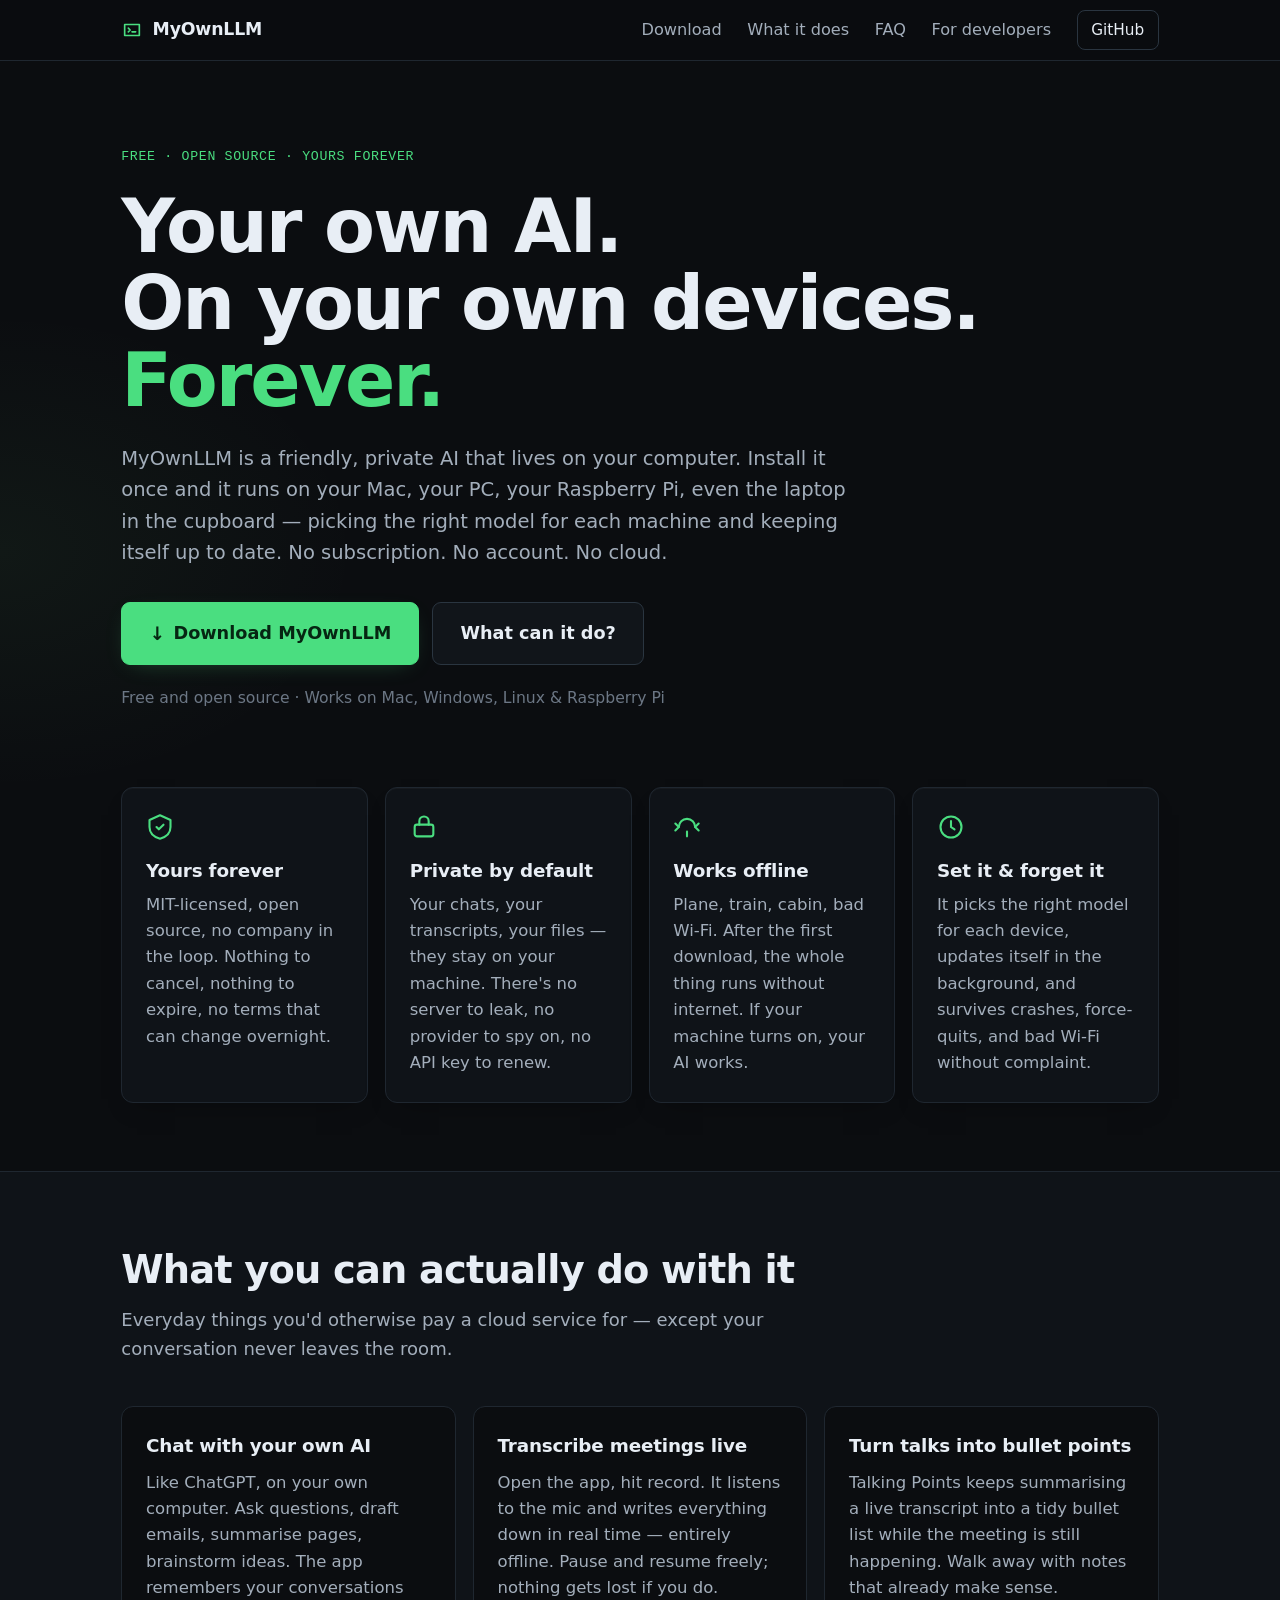
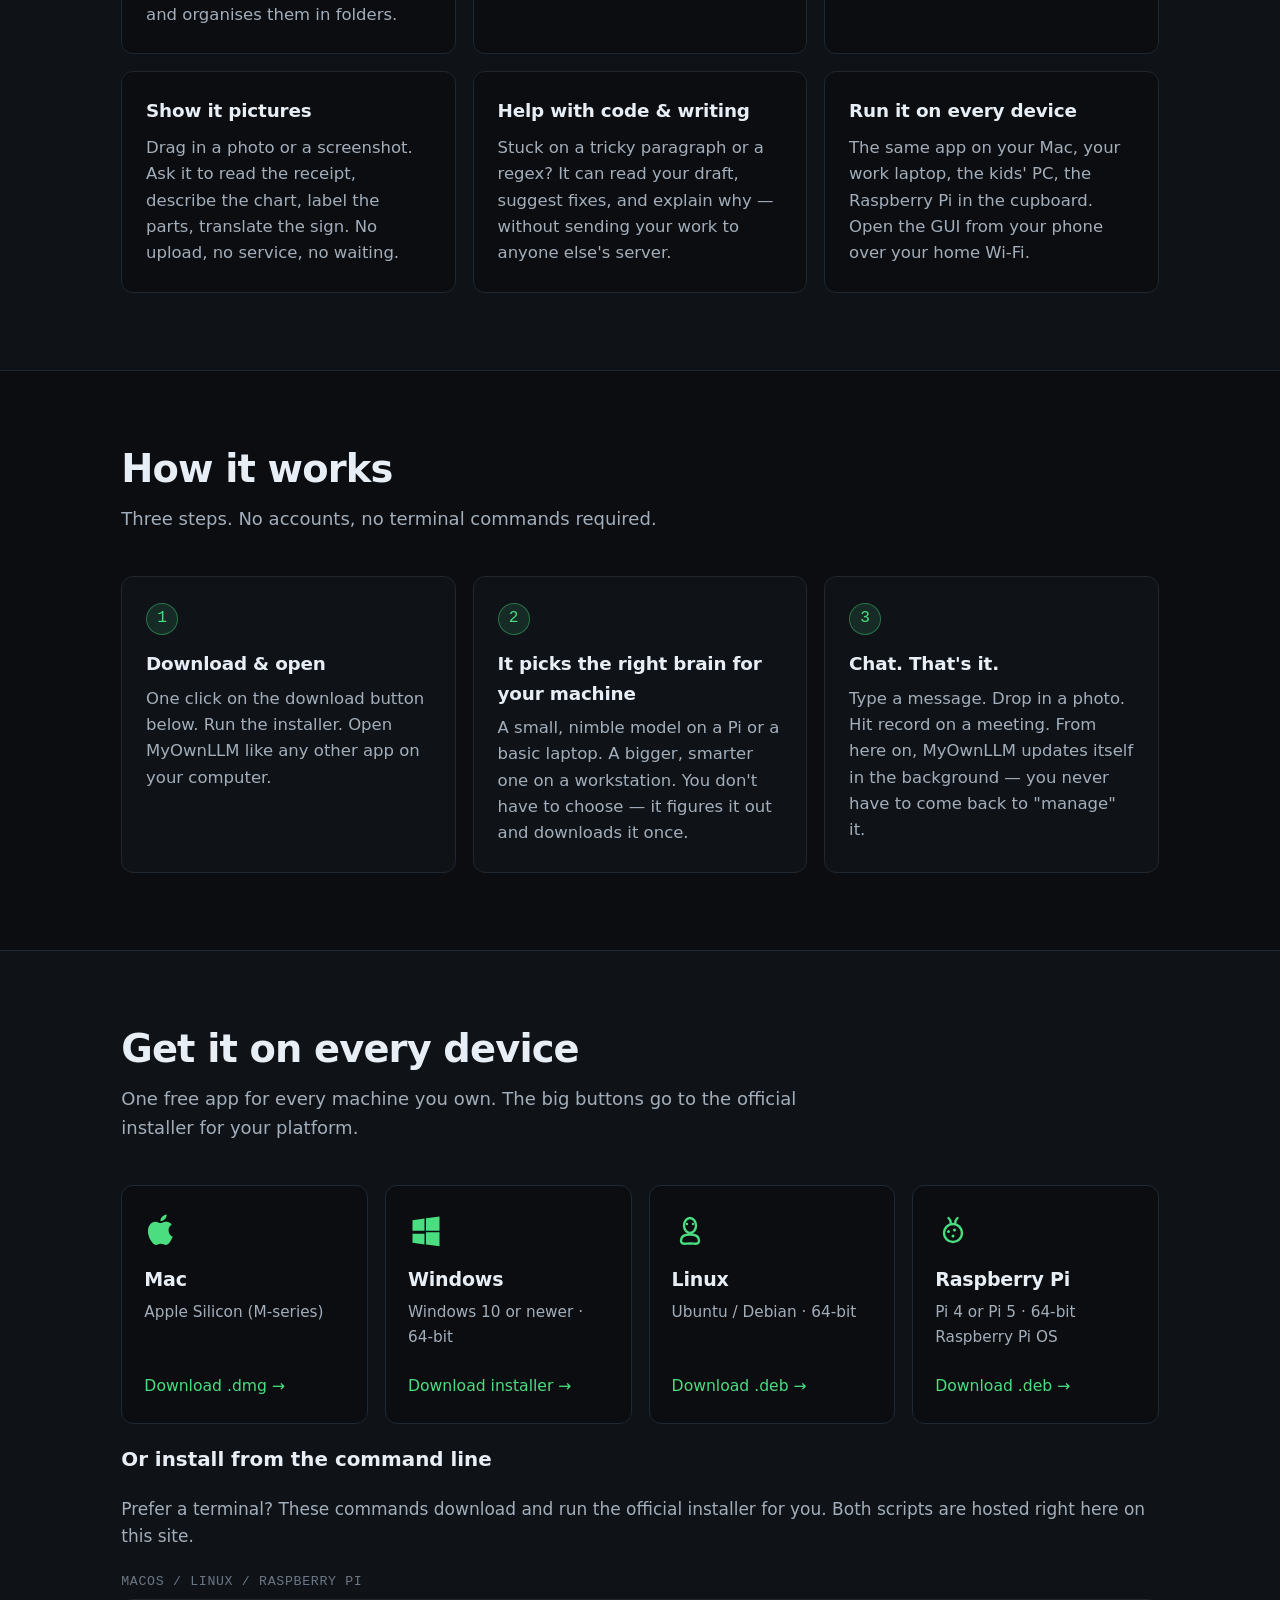
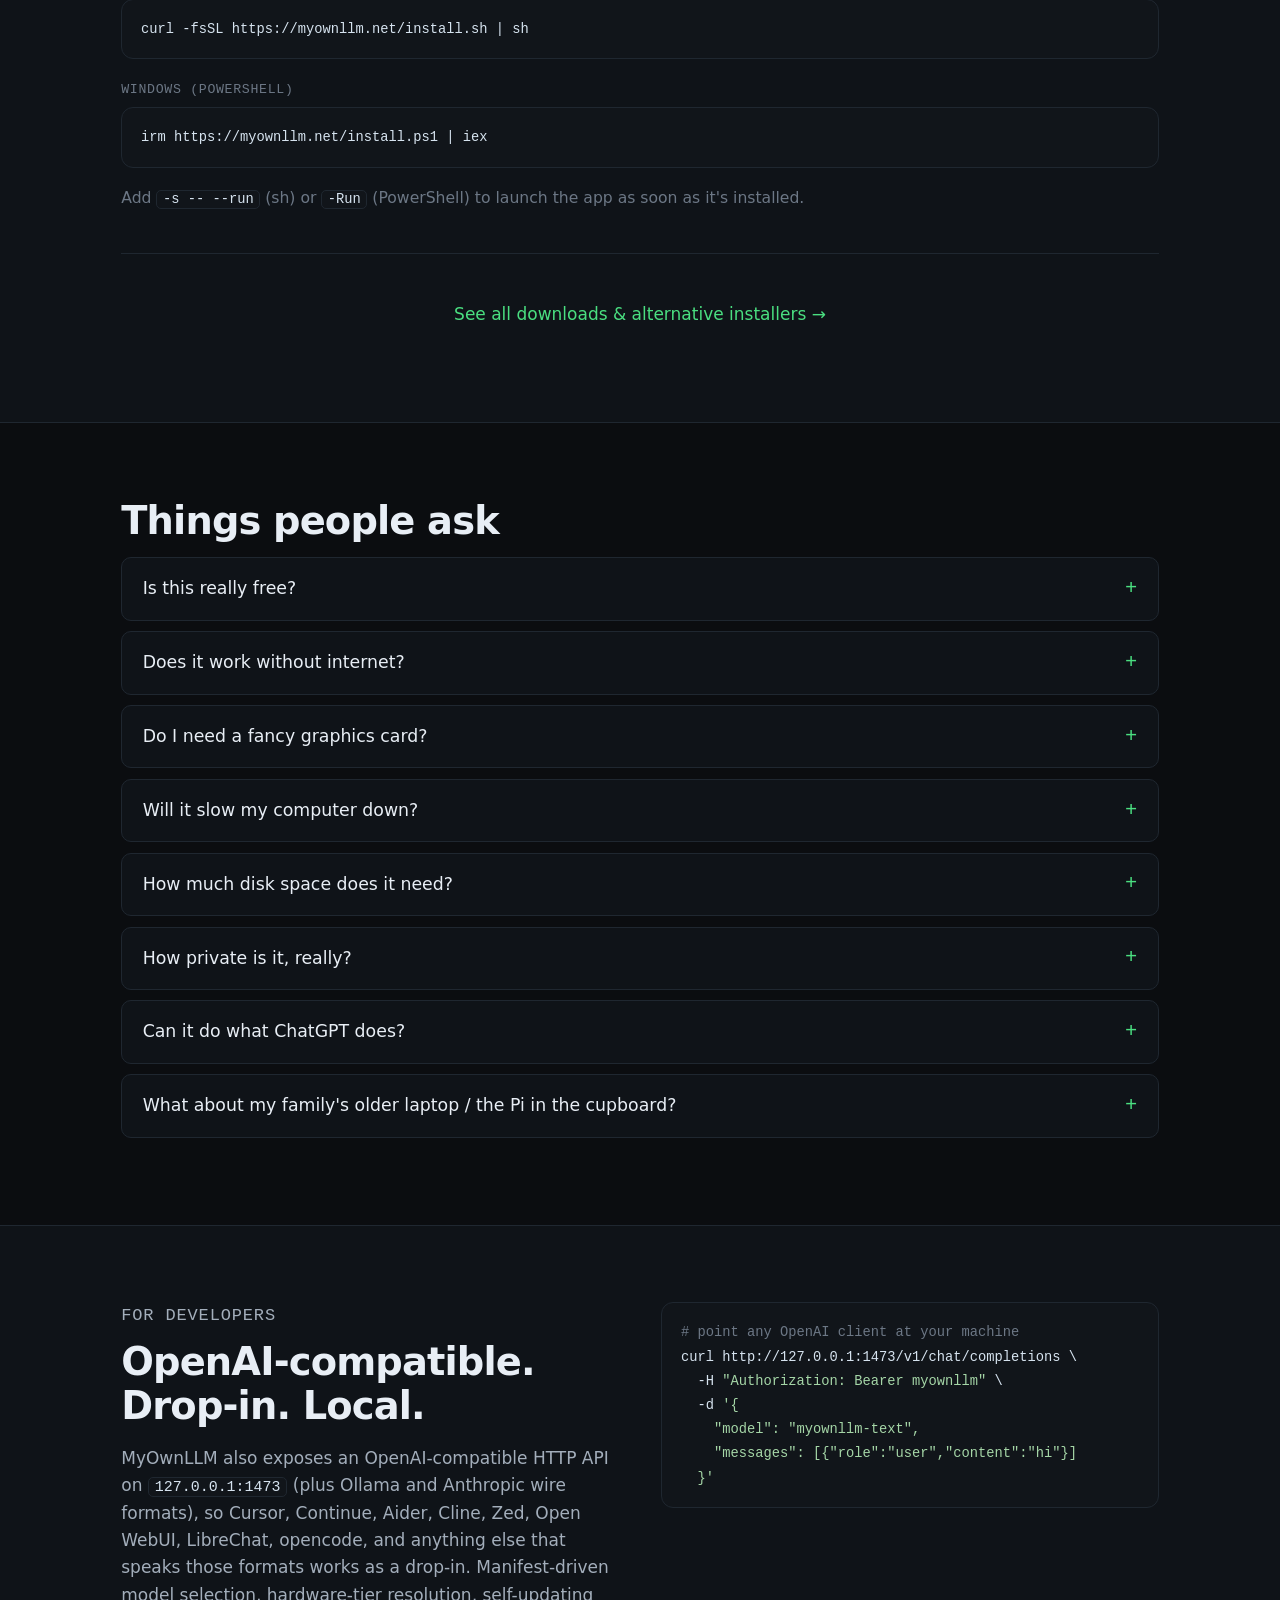
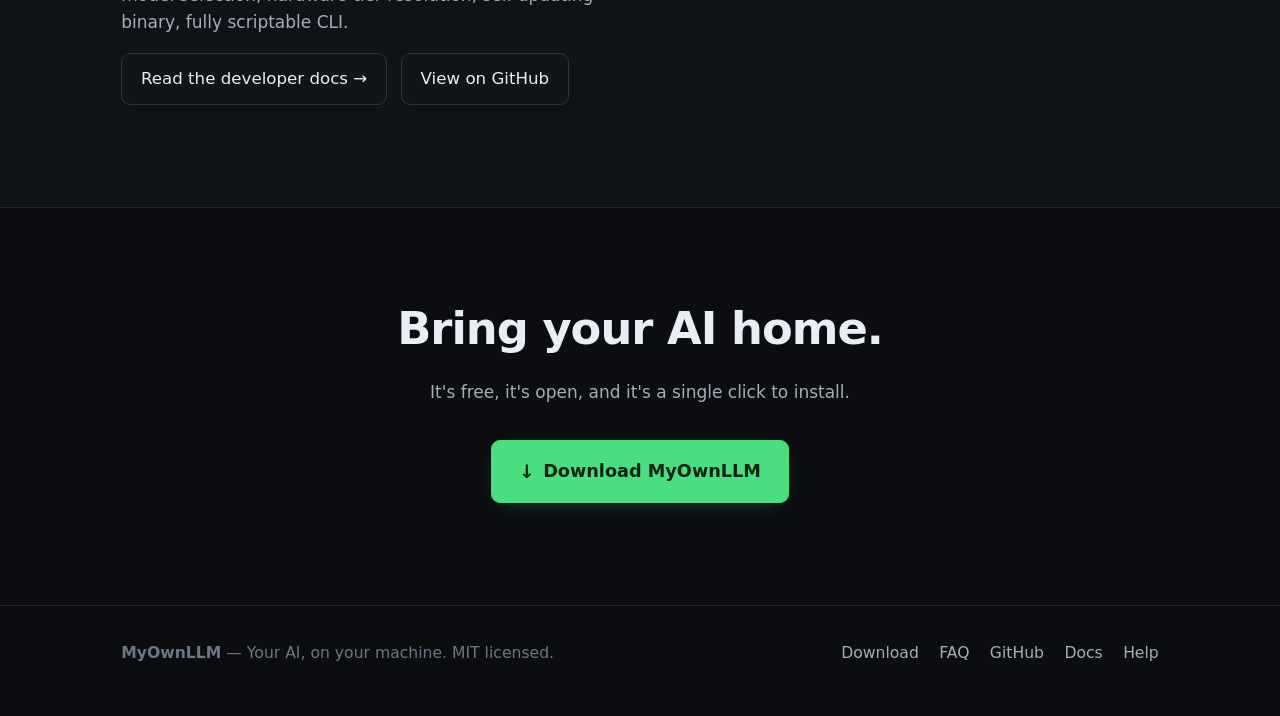
==== commit 2a7e9b7e: "Add one-line install snippet to homepage download section Surfaces the curl/PowerShell installers un" ====
--- a/index.html
+++ b/index.html
@@ -208,6 +208,20 @@
       </a>
     </div>
 
+    <article class="dl-platform dl-oneliner-home">
+      <header>
+        <h3>Or install from the command line</h3>
+        <p>Prefer a terminal? These commands download and run the official installer for you. Both scripts are hosted right here on this site.</p>
+      </header>
+      <div class="oneliner">
+        <p class="oneliner-label">macOS / Linux / Raspberry Pi</p>
+<pre><code>curl -fsSL https://myownllm.net/install.sh | sh</code></pre>
+        <p class="oneliner-label">Windows (PowerShell)</p>
+<pre><code>irm https://myownllm.net/install.ps1 | iex</code></pre>
+        <p class="dl-tip">Add <code>-s -- --run</code> (sh) or <code>-Run</code> (PowerShell) to launch the app as soon as it's installed.</p>
+      </div>
+    </article>
+
     <p class="dl-all"><a href="/download.html">See all downloads &amp; alternative installers →</a></p>
   </div>
 </section>
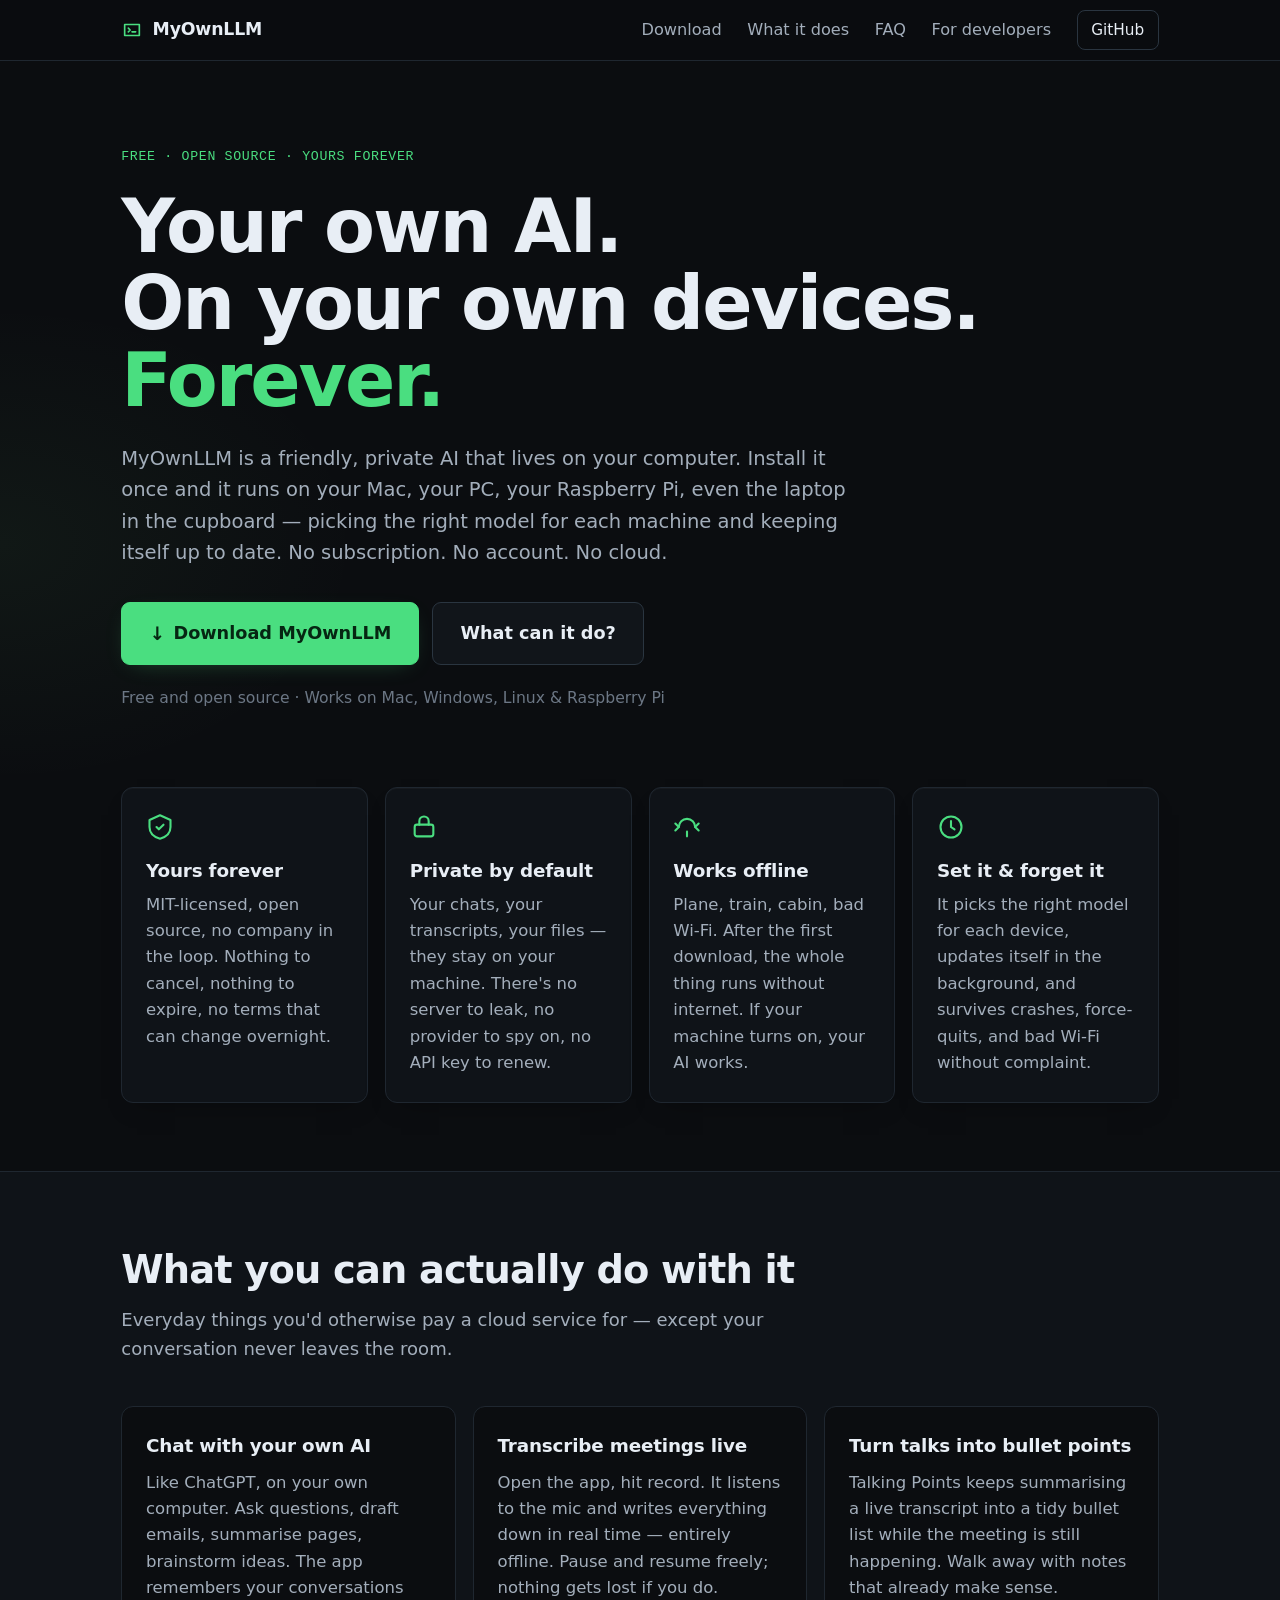
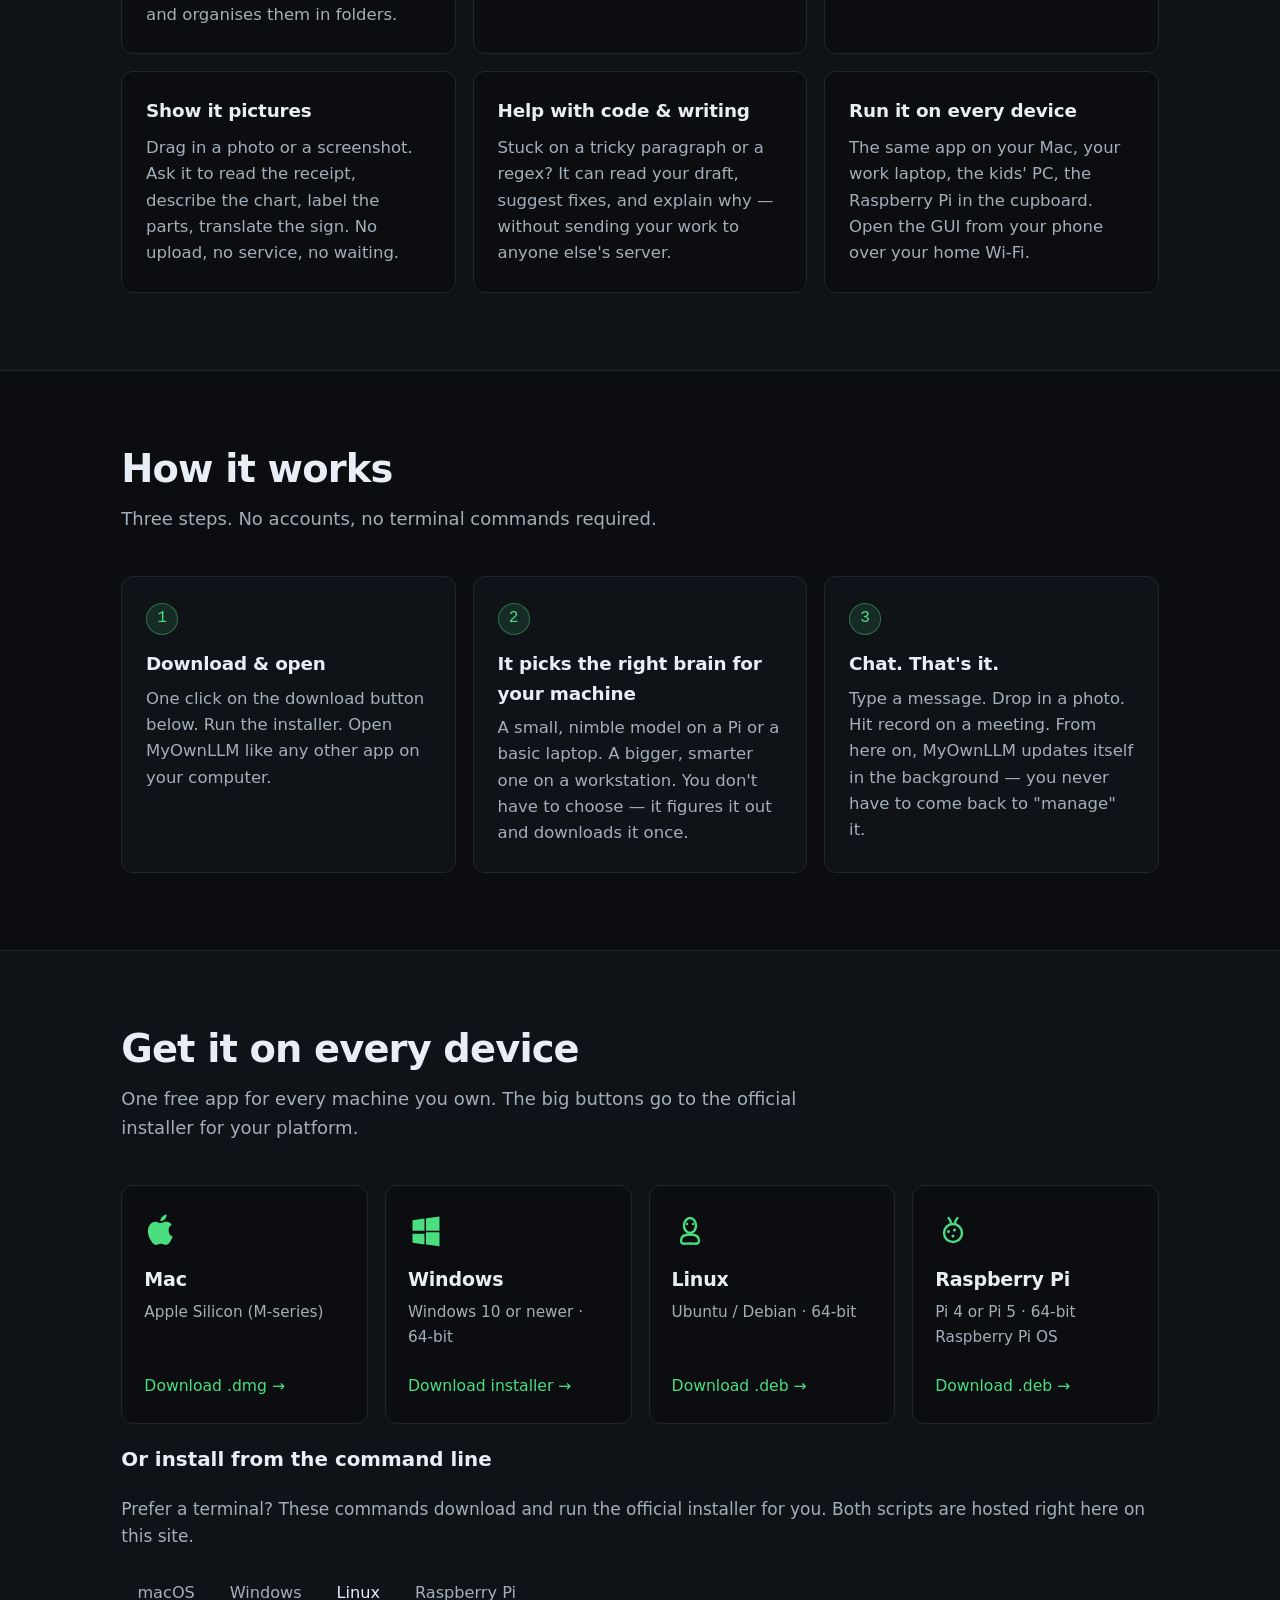
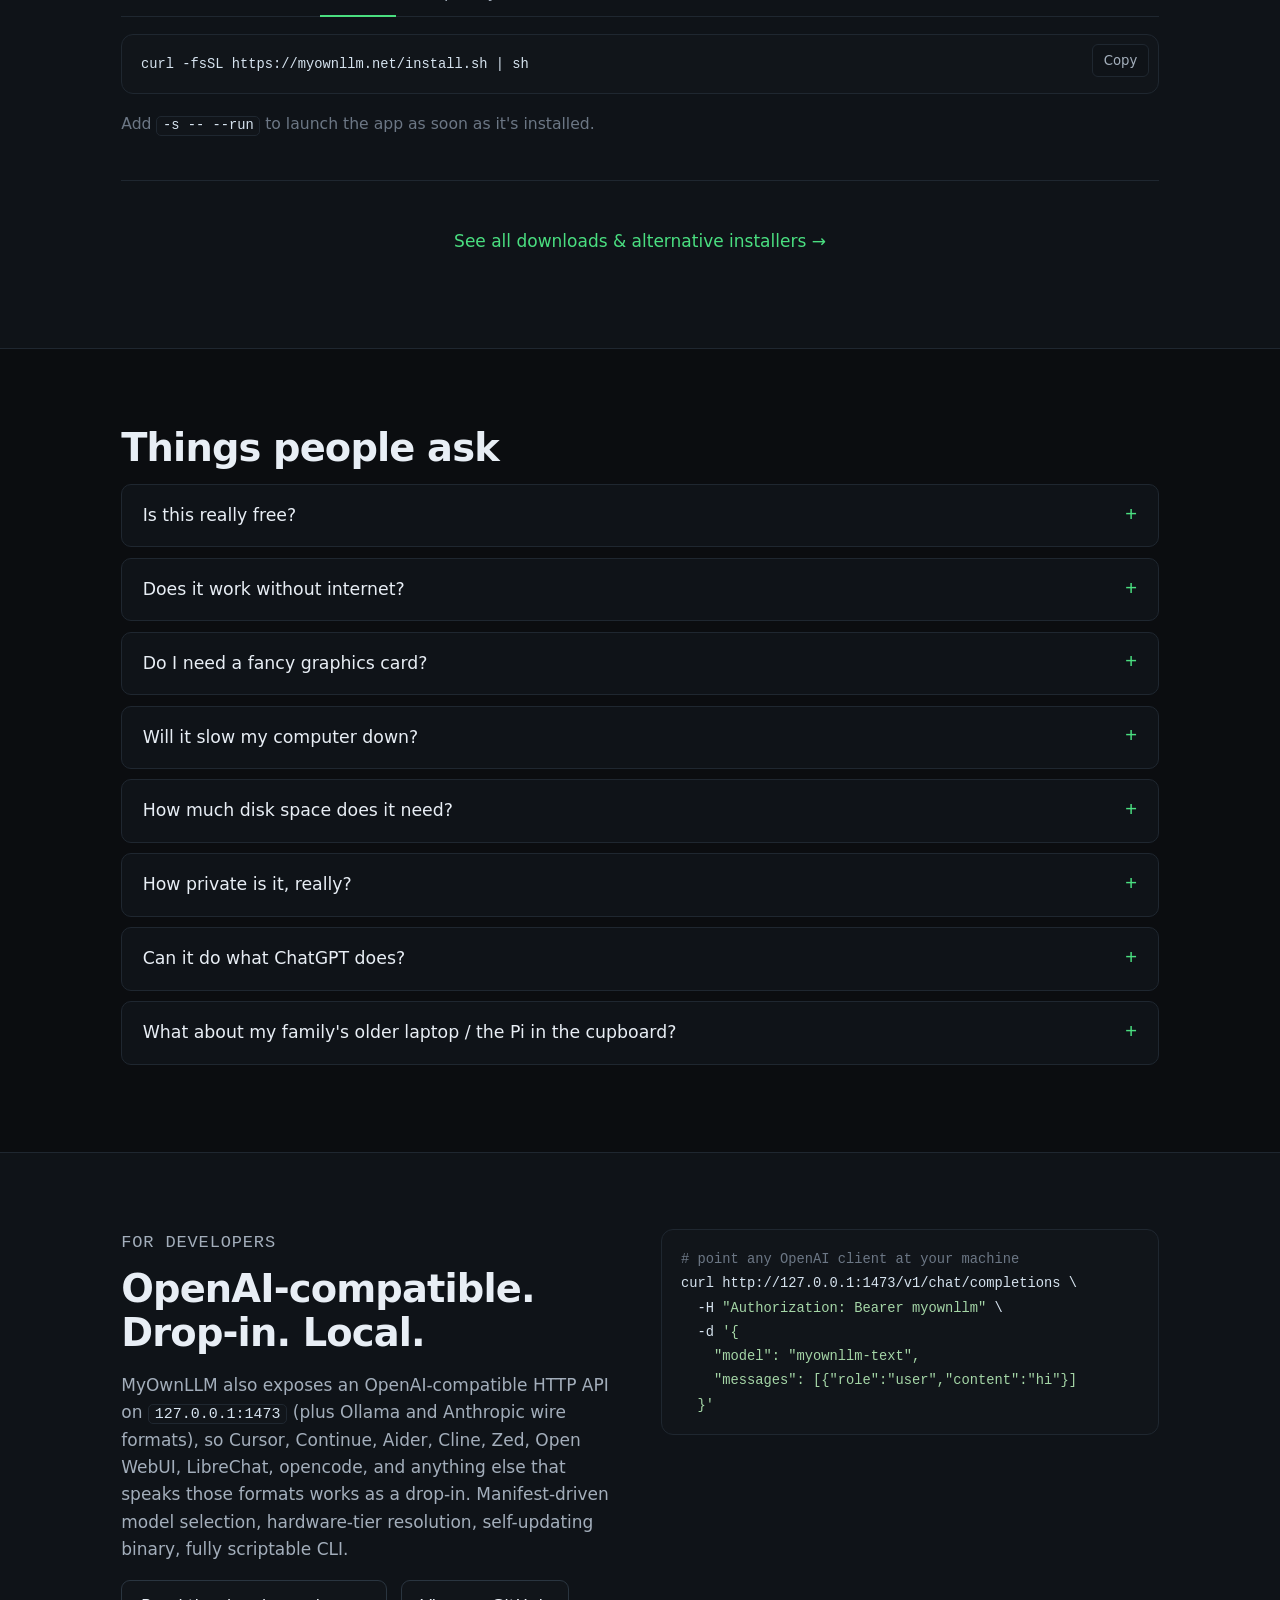
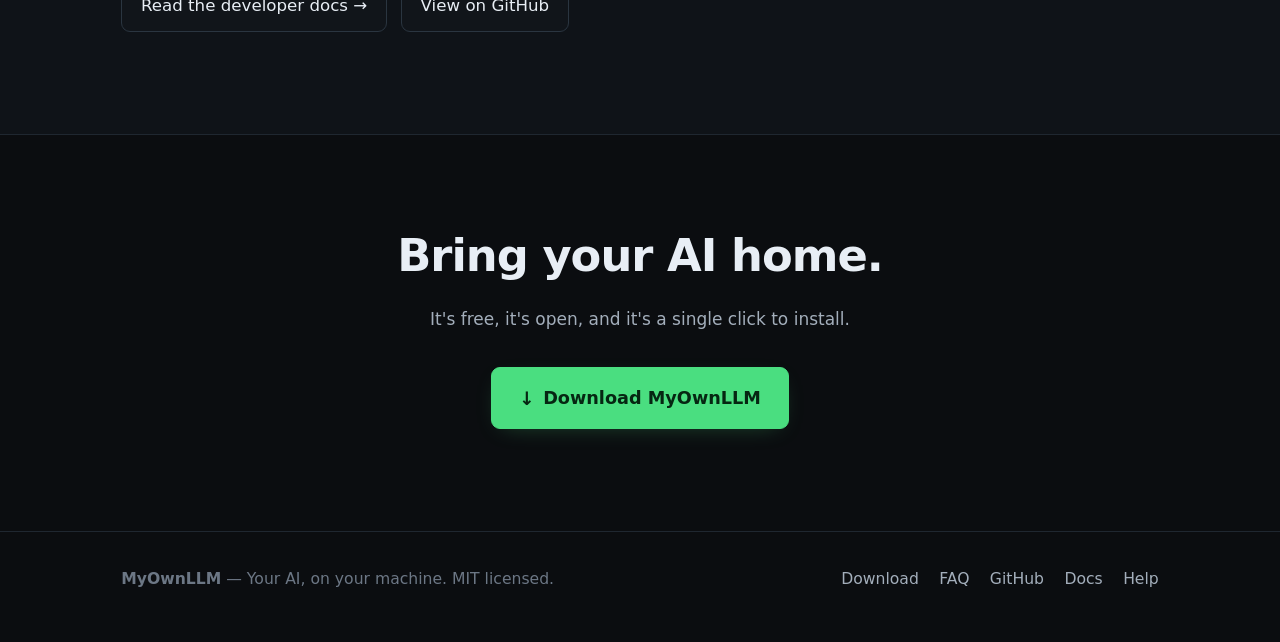
==== commit f5f281bc: "Add OS tabs and copy buttons to one-line install snippets Turns the stacked sh / PowerShell snippets" ====
--- a/index.html
+++ b/index.html
@@ -208,17 +208,30 @@
       </a>
     </div>
 
-    <article class="dl-platform dl-oneliner-home">
+    <article class="dl-platform dl-oneliner dl-oneliner-home">
       <header>
         <h3>Or install from the command line</h3>
         <p>Prefer a terminal? These commands download and run the official installer for you. Both scripts are hosted right here on this site.</p>
       </header>
-      <div class="oneliner">
-        <p class="oneliner-label">macOS / Linux / Raspberry Pi</p>
+      <div class="oneliner-tabs" role="tablist" aria-label="Install command">
+        <button class="oneliner-tab" role="tab" type="button" data-os="mac" data-target="sh" aria-selected="false" tabindex="-1">macOS</button>
+        <button class="oneliner-tab" role="tab" type="button" data-os="windows" data-target="ps" aria-selected="false" tabindex="-1">Windows</button>
+        <button class="oneliner-tab" role="tab" type="button" data-os="linux" data-target="sh" aria-selected="false" tabindex="-1">Linux</button>
+        <button class="oneliner-tab" role="tab" type="button" data-os="pi" data-target="sh" aria-selected="false" tabindex="-1">Raspberry Pi</button>
+      </div>
+      <div class="oneliner-panel" data-panel="sh" role="tabpanel" hidden>
+        <div class="oneliner-code">
 <pre><code>curl -fsSL https://myownllm.net/install.sh | sh</code></pre>
-        <p class="oneliner-label">Windows (PowerShell)</p>
+          <button class="copy-btn" type="button" aria-label="Copy install command">Copy</button>
+        </div>
+        <p class="dl-tip">Add <code>-s -- --run</code> to launch the app as soon as it's installed.</p>
+      </div>
+      <div class="oneliner-panel" data-panel="ps" role="tabpanel" hidden>
+        <div class="oneliner-code">
 <pre><code>irm https://myownllm.net/install.ps1 | iex</code></pre>
-        <p class="dl-tip">Add <code>-s -- --run</code> (sh) or <code>-Run</code> (PowerShell) to launch the app as soon as it's installed.</p>
+          <button class="copy-btn" type="button" aria-label="Copy install command">Copy</button>
+        </div>
+        <p class="dl-tip">Add <code>-Run</code> to launch the app as soon as it's installed.</p>
       </div>
     </article>
 
--- a/styles.css
+++ b/styles.css
@@ -523,6 +523,73 @@
 }
 .oneliner pre { margin: 0; }
 
+.oneliner-tabs {
+  display: flex;
+  flex-wrap: wrap;
+  gap: 0.15rem;
+  border-bottom: 1px solid var(--border);
+  margin-bottom: 1rem;
+}
+.oneliner-tab {
+  appearance: none;
+  background: transparent;
+  border: 0;
+  color: var(--text-dim);
+  font: inherit;
+  font-size: 0.95rem;
+  padding: 0.55rem 0.95rem;
+  border-bottom: 2px solid transparent;
+  cursor: pointer;
+  margin-bottom: -1px;
+  transition: color 120ms ease, border-color 120ms ease;
+}
+.oneliner-tab:hover { color: var(--text); }
+.oneliner-tab:focus-visible {
+  outline: 2px solid var(--accent-fade);
+  outline-offset: 2px;
+  border-radius: 4px;
+}
+.oneliner-tab.is-active {
+  color: var(--text);
+  border-bottom-color: var(--accent);
+}
+.oneliner-panel { margin: 0; }
+.oneliner-code { position: relative; }
+.oneliner-code pre {
+  margin: 0;
+  padding-right: 5rem;
+}
+.copy-btn {
+  position: absolute;
+  top: 0.55rem;
+  right: 0.55rem;
+  appearance: none;
+  background: var(--bg-card);
+  border: 1px solid var(--border);
+  color: var(--text-dim);
+  font: inherit;
+  font-family: var(--sans);
+  font-size: 0.78rem;
+  padding: 0.3rem 0.65rem;
+  border-radius: 6px;
+  cursor: pointer;
+  transition: color 120ms ease, border-color 120ms ease, background 120ms ease;
+}
+.copy-btn:hover {
+  color: var(--text);
+  border-color: var(--accent-fade);
+  background: var(--bg-card-hi);
+}
+.copy-btn:focus-visible {
+  outline: 2px solid var(--accent-fade);
+  outline-offset: 2px;
+}
+.copy-btn.is-copied {
+  color: var(--accent);
+  border-color: var(--accent-fade);
+  background: var(--accent-soft);
+}
+
 /* ----- FAQ ----- */
 
 .faq details {
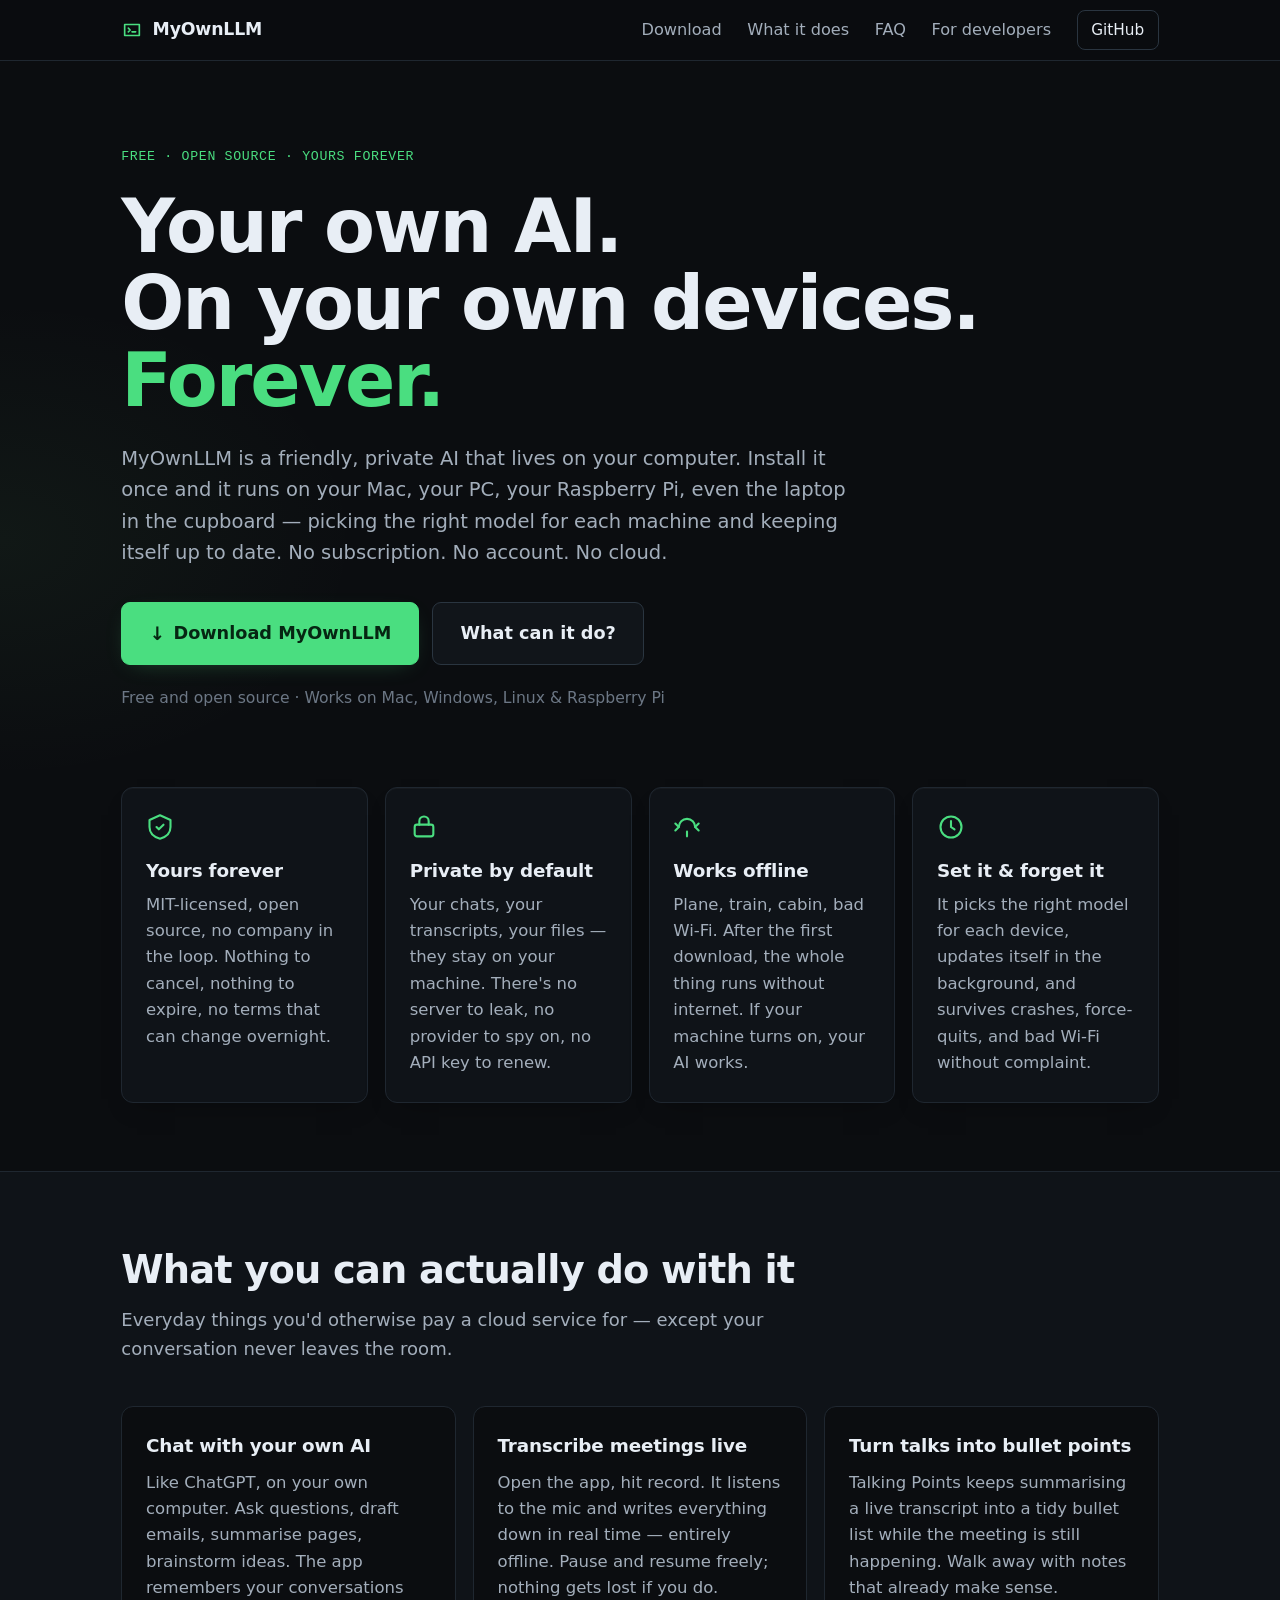
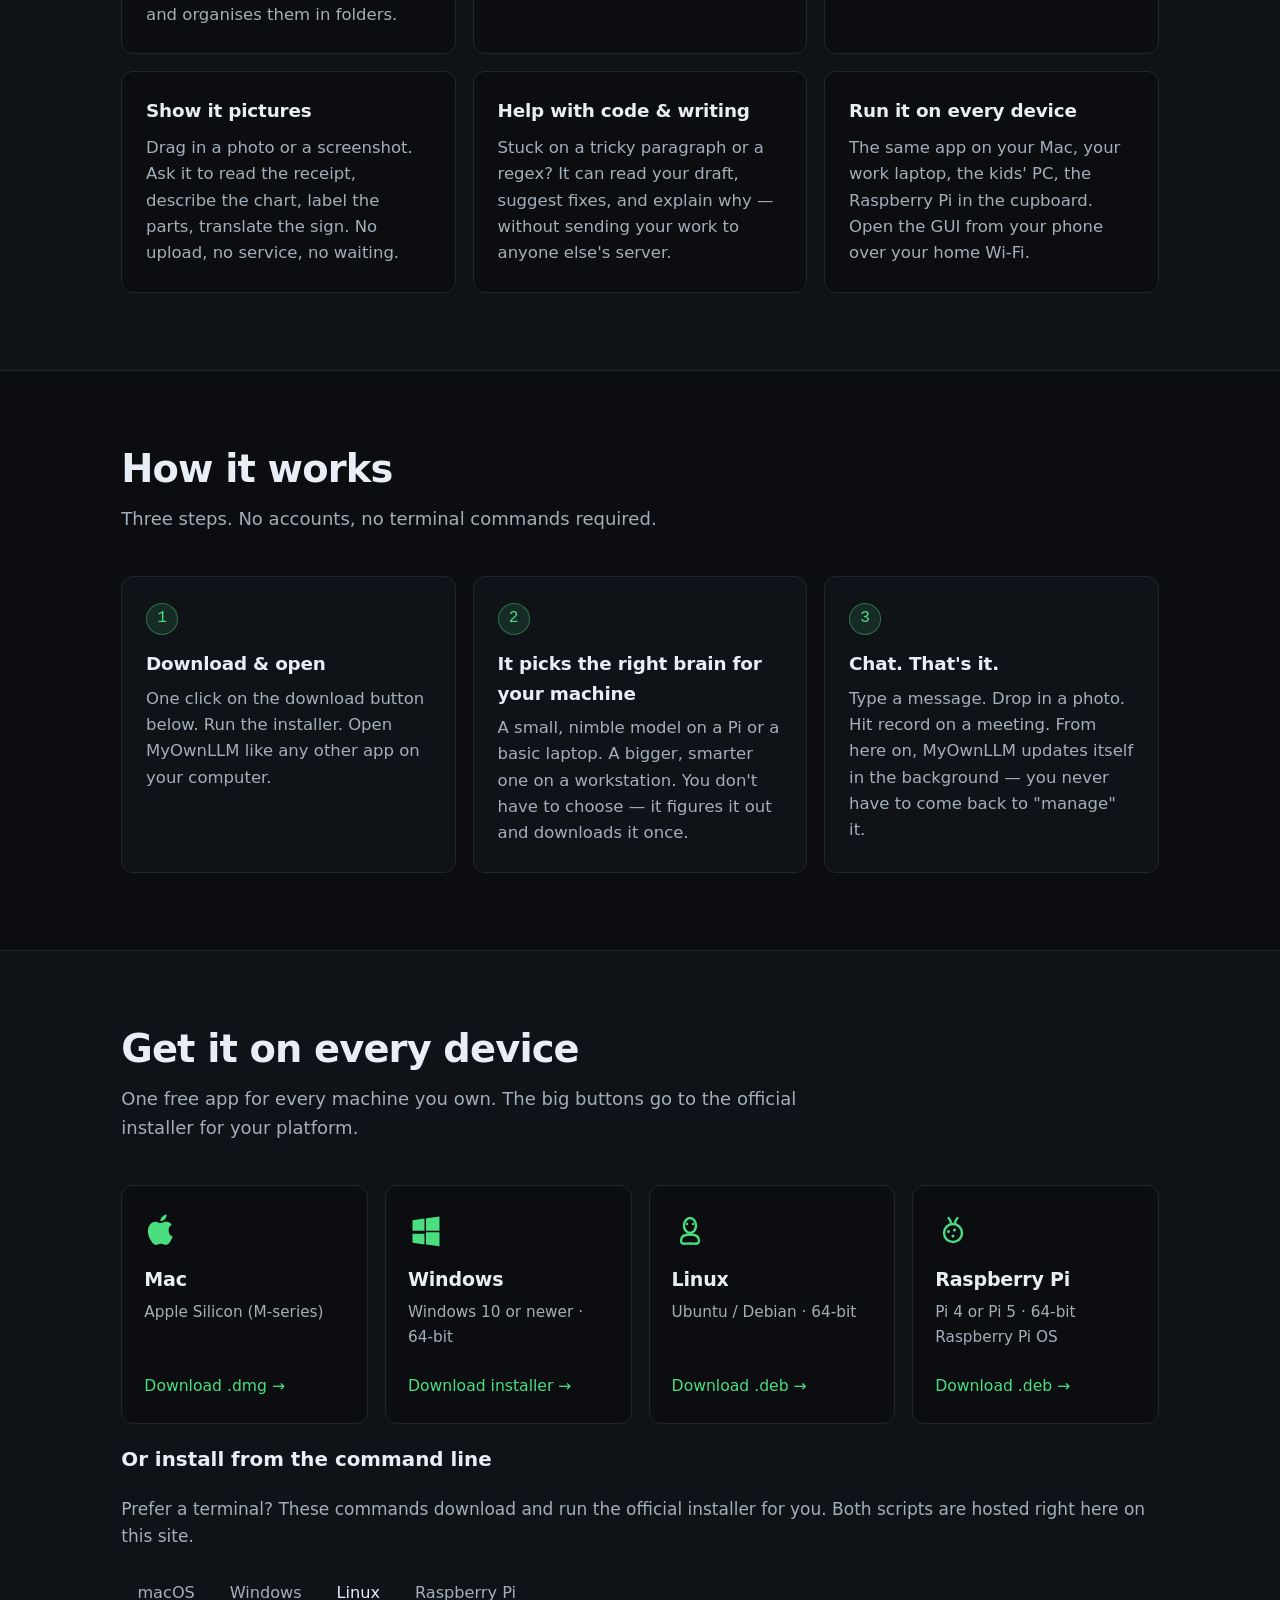
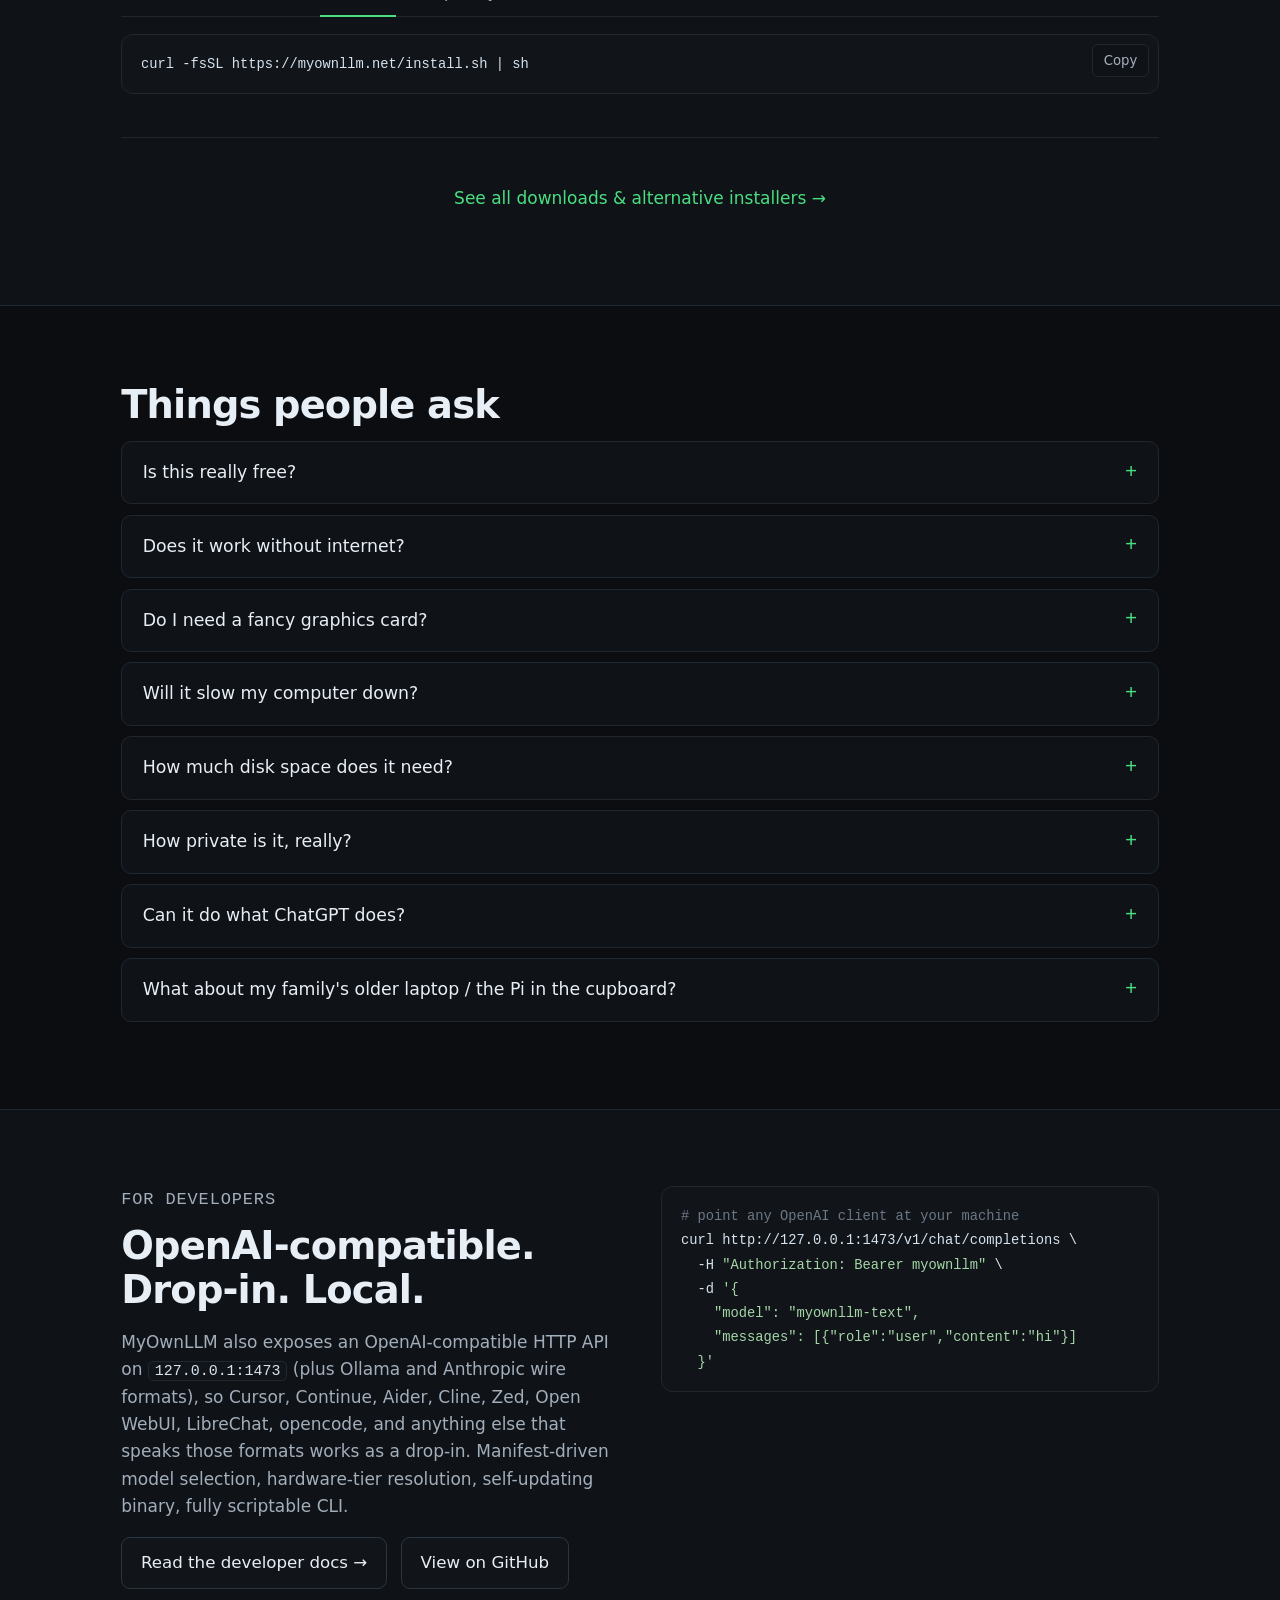
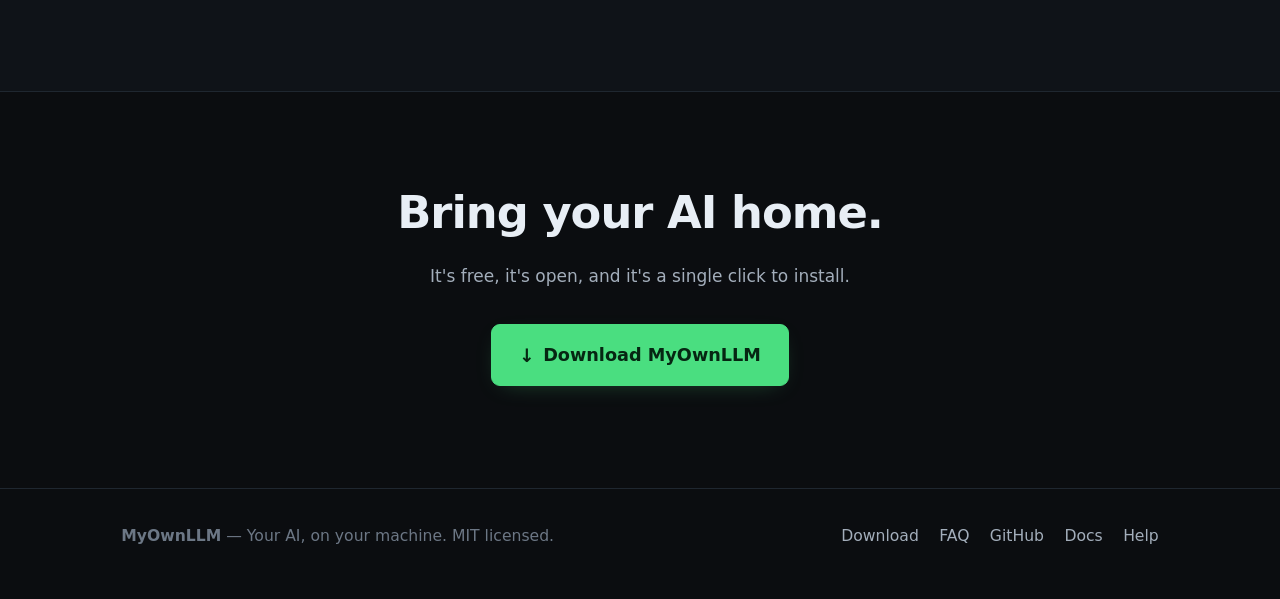
==== commit be53cbe3: "Drop auto-run tip from homepage install snippets Keeps the homepage widget focused on the install co" ====
--- a/index.html
+++ b/index.html
@@ -224,14 +224,12 @@
 <pre><code>curl -fsSL https://myownllm.net/install.sh | sh</code></pre>
           <button class="copy-btn" type="button" aria-label="Copy install command">Copy</button>
         </div>
-        <p class="dl-tip">Add <code>-s -- --run</code> to launch the app as soon as it's installed.</p>
       </div>
       <div class="oneliner-panel" data-panel="ps" role="tabpanel" hidden>
         <div class="oneliner-code">
 <pre><code>irm https://myownllm.net/install.ps1 | iex</code></pre>
           <button class="copy-btn" type="button" aria-label="Copy install command">Copy</button>
         </div>
-        <p class="dl-tip">Add <code>-Run</code> to launch the app as soon as it's installed.</p>
       </div>
     </article>
 
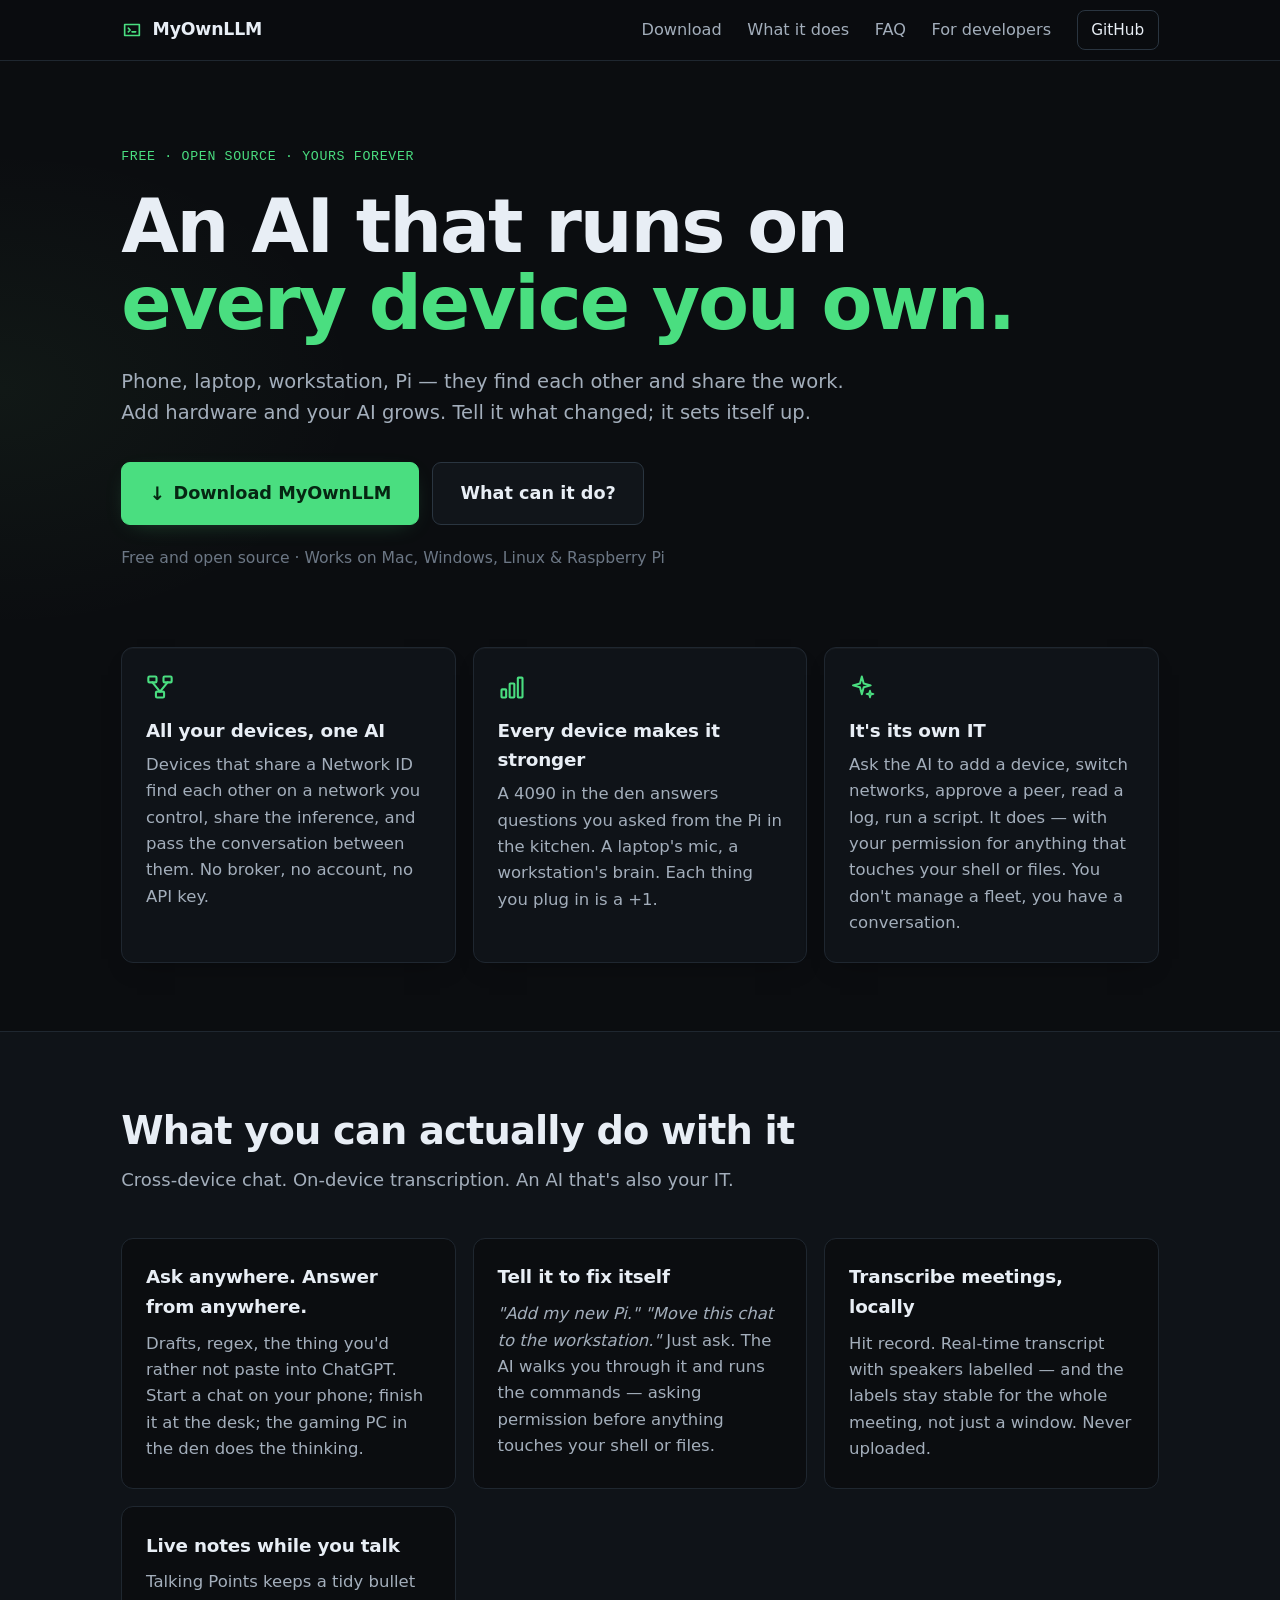
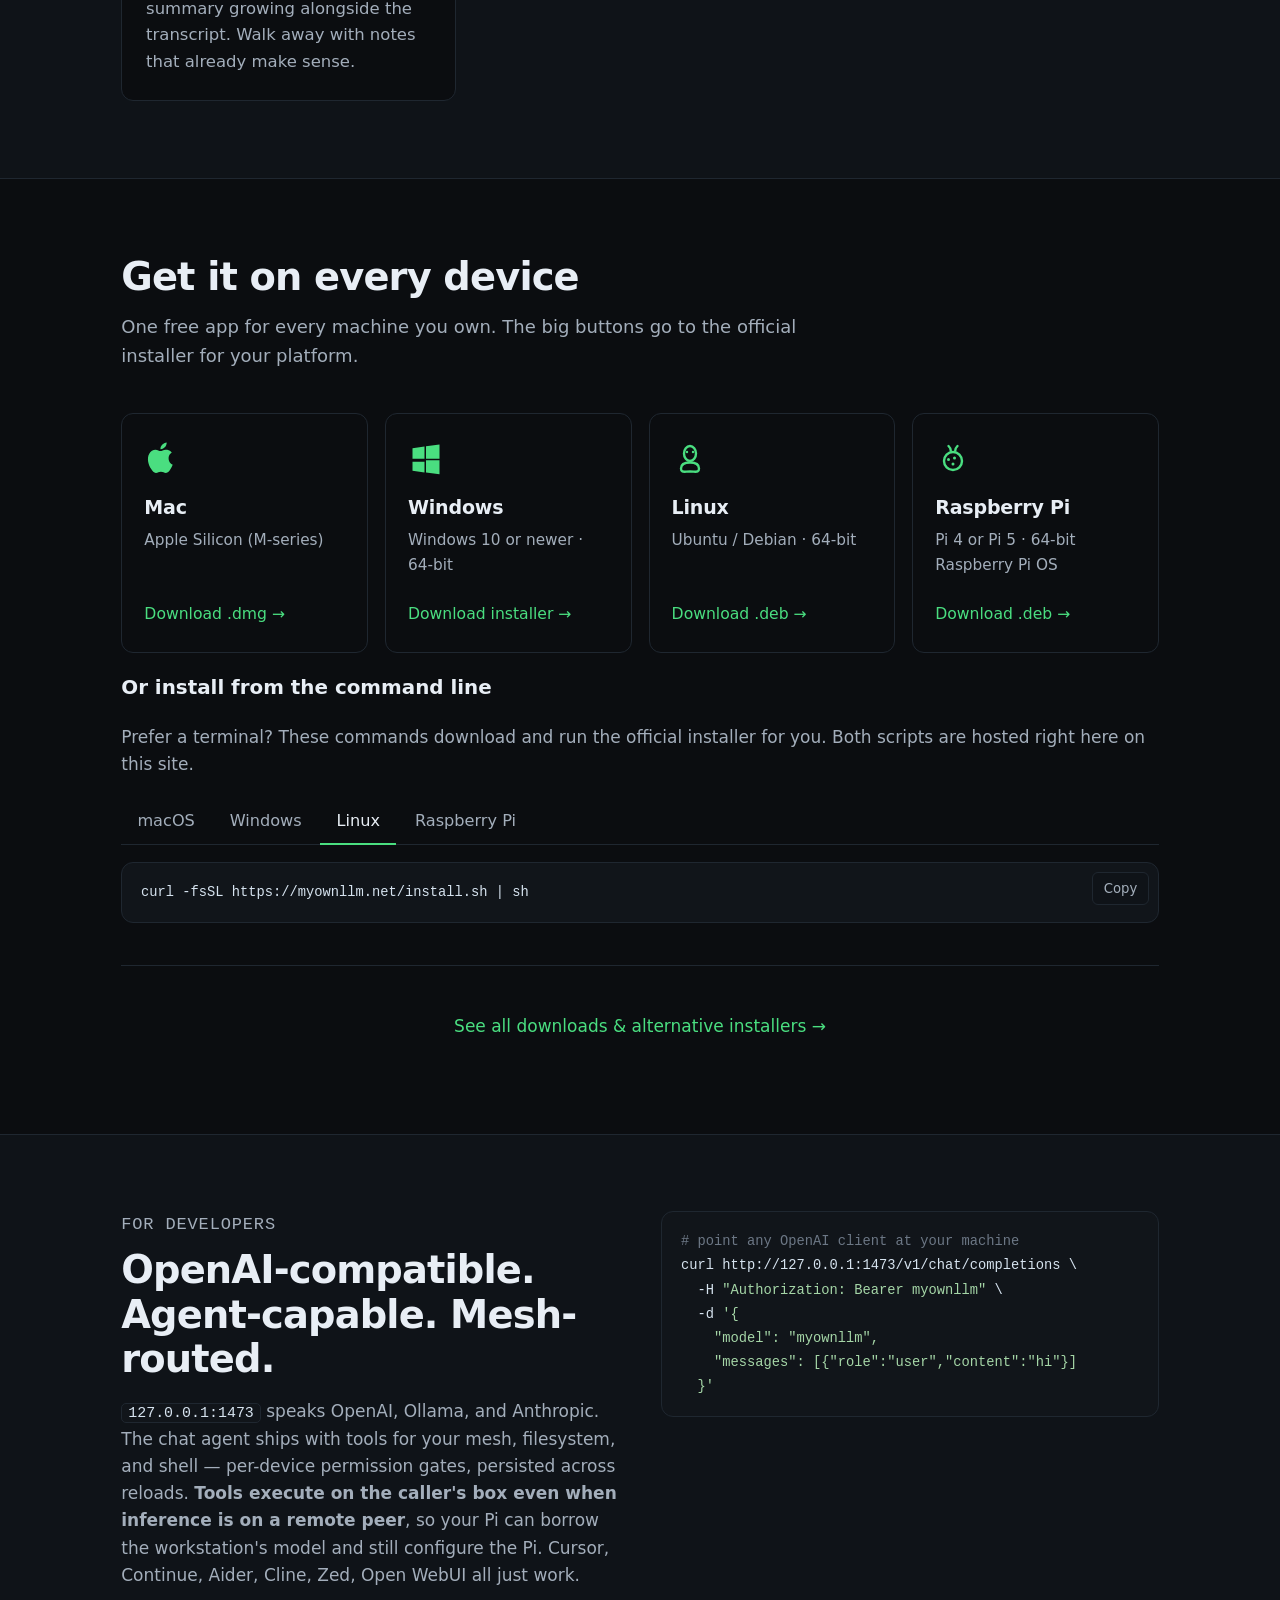
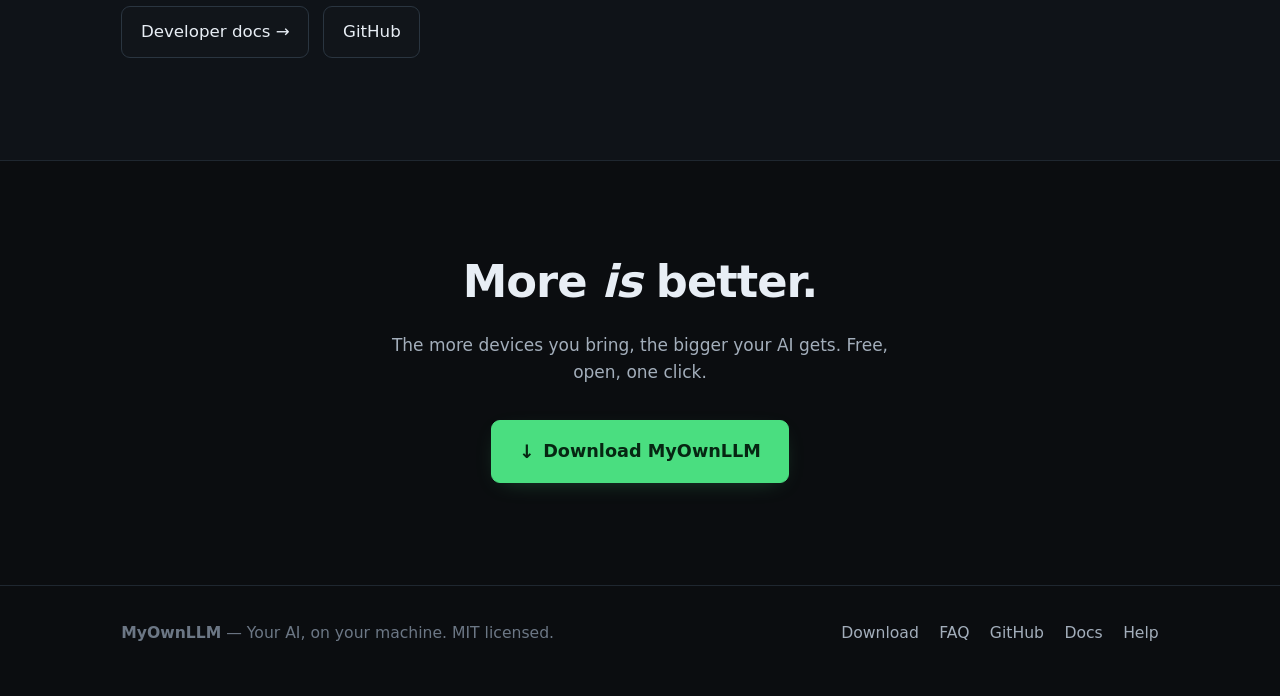
==== commit 680cf547: "Rewrite home page around the fleet + self-managing-agent angle The previous home page sold the produ" ====
--- a/index.html
+++ b/index.html
@@ -3,17 +3,17 @@
 <head>
 <meta charset="UTF-8" />
 <meta name="viewport" content="width=device-width, initial-scale=1.0" />
-<title>MyOwnLLM — Your own AI. On your own devices. Forever.</title>
-<meta name="description" content="A free, private AI that lives on your Mac, PC, or Raspberry Pi. No subscription. No account. No cloud. Set it once and forget about it." />
+<title>MyOwnLLM — An AI that runs on every device you own</title>
+<meta name="description" content="An AI that runs on every device you own. Add hardware and it gets bigger. Tell it what changed and it sets itself up. Free, open source, yours." />
 <meta name="theme-color" content="#0b0d10" />
 
-<meta property="og:title" content="MyOwnLLM — Your own AI. Forever." />
-<meta property="og:description" content="A free, private AI that lives on your Mac, PC, or Raspberry Pi. No subscription. No account. No cloud." />
+<meta property="og:title" content="MyOwnLLM — An AI that runs on every device you own" />
+<meta property="og:description" content="One AI across your devices. Every machine you add makes it stronger. Tell it what changed and it sets itself up." />
 <meta property="og:type" content="website" />
 <meta property="og:url" content="https://myownllm.net" />
 <meta name="twitter:card" content="summary" />
 <meta name="twitter:title" content="MyOwnLLM" />
-<meta name="twitter:description" content="A free, private AI that lives on your devices. Set it once and forget about it." />
+<meta name="twitter:description" content="One AI across your devices. Every machine you add makes it stronger." />
 
 <link rel="icon" href="/favicon.svg" type="image/svg+xml" />
 <link rel="stylesheet" href="/styles.css" />
@@ -33,7 +33,7 @@
     <nav class="nav-links" aria-label="Primary">
       <a href="/download.html">Download</a>
       <a href="#what-it-does">What it does</a>
-      <a href="#faq">FAQ</a>
+      <a href="/faq.html">FAQ</a>
       <a href="#developers">For developers</a>
       <a href="https://github.com/mrjeeves/MyOwnLLM" class="nav-cta">GitHub</a>
     </nav>
@@ -45,13 +45,11 @@
 <section class="hero">
   <div class="container">
     <p class="eyebrow">Free · Open source · Yours forever</p>
-    <h1>Your own AI.<br/>On your own devices.<br/><span class="accent">Forever.</span></h1>
+    <h1>An AI that runs on<br/><span class="accent">every device you own.</span></h1>
     <p class="lede">
-      MyOwnLLM is a friendly, private AI that lives on your computer.
-      Install it once and it runs on your Mac, your PC, your Raspberry Pi,
-      even the laptop in the cupboard — picking the right model for each
-      machine and keeping itself up to date. No subscription. No account.
-      No cloud.
+      Phone, laptop, workstation, Pi — they find each other and share the
+      work. Add hardware and your AI grows. Tell it what changed; it sets
+      itself up.
     </p>
     <div class="hero-cta">
       <a class="btn btn-primary btn-lg" href="/download.html" id="hero-download">
@@ -71,31 +69,24 @@
     <div class="why-grid">
       <article class="why-card">
         <div class="why-icon" aria-hidden="true">
-          <svg viewBox="0 0 24 24" width="28" height="28" fill="none"><path d="M12 2l9 4v6c0 5-3.5 8.5-9 10-5.5-1.5-9-5-9-10V6l9-4z" stroke="currentColor" stroke-width="1.8" stroke-linejoin="round"/><path d="M9 12l2 2 4-4" stroke="currentColor" stroke-width="1.8" stroke-linecap="round" stroke-linejoin="round"/></svg>
-        </div>
-        <h3>Yours forever</h3>
-        <p>MIT-licensed, open source, no company in the loop. Nothing to cancel, nothing to expire, no terms that can change overnight.</p>
+          <svg viewBox="0 0 24 24" width="28" height="28" fill="none"><rect x="2" y="3" width="7" height="5" rx="1" stroke="currentColor" stroke-width="1.8"/><rect x="15" y="3" width="7" height="5" rx="1" stroke="currentColor" stroke-width="1.8"/><rect x="8.5" y="16" width="7" height="5" rx="1" stroke="currentColor" stroke-width="1.8"/><path d="M5.5 8L12 16M18.5 8L12 16" stroke="currentColor" stroke-width="1.8" stroke-linecap="round"/></svg>
+        </div>
+        <h3>All your devices, one AI</h3>
+        <p>Devices that share a Network ID find each other on a network you control, share the inference, and pass the conversation between them. No broker, no account, no API key.</p>
       </article>
       <article class="why-card">
         <div class="why-icon" aria-hidden="true">
-          <svg viewBox="0 0 24 24" width="28" height="28" fill="none"><rect x="4" y="10" width="16" height="10" rx="2" stroke="currentColor" stroke-width="1.8"/><path d="M8 10V7a4 4 0 1 1 8 0v3" stroke="currentColor" stroke-width="1.8" stroke-linecap="round"/></svg>
-        </div>
-        <h3>Private by default</h3>
-        <p>Your chats, your transcripts, your files — they stay on your machine. There's no server to leak, no provider to spy on, no API key to renew.</p>
+          <svg viewBox="0 0 24 24" width="28" height="28" fill="none"><rect x="3" y="14" width="4" height="7" rx="0.6" stroke="currentColor" stroke-width="1.8"/><rect x="10" y="9" width="4" height="12" rx="0.6" stroke="currentColor" stroke-width="1.8"/><rect x="17" y="4" width="4" height="17" rx="0.6" stroke="currentColor" stroke-width="1.8"/></svg>
+        </div>
+        <h3>Every device makes it stronger</h3>
+        <p>A 4090 in the den answers questions you asked from the Pi in the kitchen. A laptop's mic, a workstation's brain. Each thing you plug in is a +1.</p>
       </article>
       <article class="why-card">
         <div class="why-icon" aria-hidden="true">
-          <svg viewBox="0 0 24 24" width="28" height="28" fill="none"><path d="M5 12a7 7 0 0 1 14 0" stroke="currentColor" stroke-width="1.8" stroke-linecap="round"/><path d="M2 9l3 3-3 3M22 9l-3 3 3 3" stroke="currentColor" stroke-width="1.8" stroke-linecap="round" stroke-linejoin="round"/><path d="M12 16v4" stroke="currentColor" stroke-width="1.8" stroke-linecap="round"/></svg>
-        </div>
-        <h3>Works offline</h3>
-        <p>Plane, train, cabin, bad Wi-Fi. After the first download, the whole thing runs without internet. If your machine turns on, your AI works.</p>
-      </article>
-      <article class="why-card">
-        <div class="why-icon" aria-hidden="true">
-          <svg viewBox="0 0 24 24" width="28" height="28" fill="none"><circle cx="12" cy="12" r="9" stroke="currentColor" stroke-width="1.8"/><path d="M12 7v5l3 2" stroke="currentColor" stroke-width="1.8" stroke-linecap="round"/></svg>
-        </div>
-        <h3>Set it &amp; forget it</h3>
-        <p>It picks the right model for each device, updates itself in the background, and survives crashes, force-quits, and bad Wi-Fi without complaint.</p>
+          <svg viewBox="0 0 24 24" width="28" height="28" fill="none"><path d="M11 3L12.6 9L18.6 10.6L12.6 12.2L11 18.2L9.4 12.2L3.4 10.6L9.4 9L11 3Z" stroke="currentColor" stroke-width="1.7" stroke-linejoin="round"/><path d="M18 15L18.7 17.3L21 18L18.7 18.7L18 21L17.3 18.7L15 18L17.3 17.3L18 15Z" stroke="currentColor" stroke-width="1.4" stroke-linejoin="round"/></svg>
+        </div>
+        <h3>It's its own IT</h3>
+        <p>Ask the AI to add a device, switch networks, approve a peer, read a log, run a script. It does — with your permission for anything that touches your shell or files. You don't manage a fleet, you have a conversation.</p>
       </article>
     </div>
   </div>
@@ -105,65 +96,31 @@
   <div class="container">
     <h2>What you can actually do with it</h2>
     <p class="section-lede">
-      Everyday things you'd otherwise pay a cloud service for — except
-      your conversation never leaves the room.
+      Cross-device chat. On-device transcription. An AI that's also your IT.
     </p>
 
     <div class="feature-grid">
       <article class="feature">
-        <h3>Chat with your own AI</h3>
-        <p>Like ChatGPT, on your own computer. Ask questions, draft emails, summarise pages, brainstorm ideas. The app remembers your conversations and organises them in folders.</p>
-      </article>
-      <article class="feature">
-        <h3>Transcribe meetings live</h3>
-        <p>Open the app, hit record. It listens to the mic and writes everything down in real time — entirely offline. Pause and resume freely; nothing gets lost if you do.</p>
-      </article>
-      <article class="feature">
-        <h3>Turn talks into bullet points</h3>
-        <p>Talking Points keeps summarising a live transcript into a tidy bullet list while the meeting is still happening. Walk away with notes that already make sense.</p>
-      </article>
-      <article class="feature">
-        <h3>Show it pictures</h3>
-        <p>Drag in a photo or a screenshot. Ask it to read the receipt, describe the chart, label the parts, translate the sign. No upload, no service, no waiting.</p>
-      </article>
-      <article class="feature">
-        <h3>Help with code &amp; writing</h3>
-        <p>Stuck on a tricky paragraph or a regex? It can read your draft, suggest fixes, and explain why — without sending your work to anyone else's server.</p>
-      </article>
-      <article class="feature">
-        <h3>Run it on every device</h3>
-        <p>The same app on your Mac, your work laptop, the kids' PC, the Raspberry Pi in the cupboard. Open the GUI from your phone over your home Wi-Fi.</p>
-      </article>
-    </div>
-  </div>
-</section>
-
-<section class="section" id="how">
-  <div class="container">
-    <h2>How it works</h2>
-    <p class="section-lede">Three steps. No accounts, no terminal commands required.</p>
-
-    <ol class="steps">
-      <li>
-        <div class="step-num">1</div>
-        <h3>Download &amp; open</h3>
-        <p>One click on the download button below. Run the installer. Open MyOwnLLM like any other app on your computer.</p>
-      </li>
-      <li>
-        <div class="step-num">2</div>
-        <h3>It picks the right brain for your machine</h3>
-        <p>A small, nimble model on a Pi or a basic laptop. A bigger, smarter one on a workstation. You don't have to choose — it figures it out and downloads it once.</p>
-      </li>
-      <li>
-        <div class="step-num">3</div>
-        <h3>Chat. That's it.</h3>
-        <p>Type a message. Drop in a photo. Hit record on a meeting. From here on, MyOwnLLM updates itself in the background — you never have to come back to "manage" it.</p>
-      </li>
-    </ol>
-  </div>
-</section>
-
-<section class="section section-alt" id="download-cta">
+        <h3>Ask anywhere. Answer from anywhere.</h3>
+        <p>Drafts, regex, the thing you'd rather not paste into ChatGPT. Start a chat on your phone; finish it at the desk; the gaming PC in the den does the thinking.</p>
+      </article>
+      <article class="feature">
+        <h3>Tell it to fix itself</h3>
+        <p><em>"Add my new Pi."</em> <em>"Move this chat to the workstation."</em> Just ask. The AI walks you through it and runs the commands — asking permission before anything touches your shell or files.</p>
+      </article>
+      <article class="feature">
+        <h3>Transcribe meetings, locally</h3>
+        <p>Hit record. Real-time transcript with speakers labelled — and the labels stay stable for the whole meeting, not just a window. Never uploaded.</p>
+      </article>
+      <article class="feature">
+        <h3>Live notes while you talk</h3>
+        <p>Talking Points keeps a tidy bullet summary growing alongside the transcript. Walk away with notes that already make sense.</p>
+      </article>
+    </div>
+  </div>
+</section>
+
+<section class="section" id="download-cta">
   <div class="container">
     <h2>Get it on every device</h2>
     <p class="section-lede">One free app for every machine you own. The big buttons go to the official installer for your platform.</p>
@@ -237,75 +194,30 @@
   </div>
 </section>
 
-<section class="section faq" id="faq">
-  <div class="container">
-    <h2>Things people ask</h2>
-
-    <details>
-      <summary>Is this really free?</summary>
-      <p>Yes. MyOwnLLM is open source under the MIT licence — that means you can use it forever, even commercially, even offline, even after this project is no longer maintained. There's no premium tier, no account, no telemetry by default.</p>
-    </details>
-
-    <details>
-      <summary>Does it work without internet?</summary>
-      <p>Yes — after the first download. The first time you run it, MyOwnLLM downloads the AI model itself (typically 3–15 GB). After that it runs entirely offline. You only need internet again if you want to update the app or switch to a different model.</p>
-    </details>
-
-    <details>
-      <summary>Do I need a fancy graphics card?</summary>
-      <p>No. MyOwnLLM works on a stock Mac, a regular Windows laptop, even a Raspberry Pi 4 with 2 GB of RAM. It picks a model your machine can actually run. If you do have a GPU it'll happily use it to go faster.</p>
-    </details>
-
-    <details>
-      <summary>Will it slow my computer down?</summary>
-      <p>Only when you're actively chatting — and even then it's bounded by what your computer can comfortably handle, because the model is chosen to fit. Idle, MyOwnLLM uses no meaningful power.</p>
-    </details>
-
-    <details>
-      <summary>How much disk space does it need?</summary>
-      <p>The app itself is small (under 50 MB). The model it downloads on first run is the big bit — typically 3 GB on a Pi or small laptop, up to about 15 GB on a powerful machine. Models you stop using are cleaned up automatically.</p>
-    </details>
-
-    <details>
-      <summary>How private is it, really?</summary>
-      <p>Everything runs on your device. Your conversations and transcripts never leave it. The only thing MyOwnLLM does over the network is check GitHub for updates — and even that you can turn off.</p>
-    </details>
-
-    <details>
-      <summary>Can it do what ChatGPT does?</summary>
-      <p>For everyday things — yes. Drafting emails, summarising articles, answering questions, looking at photos, helping with writing or code. It's not as smart as the very largest cloud models, but it's a lot smarter than nothing, and it's yours. As local models get better, MyOwnLLM updates itself to use them.</p>
-    </details>
-
-    <details>
-      <summary>What about my family's older laptop / the Pi in the cupboard?</summary>
-      <p>That's the point. Install it everywhere — each machine gets a model that fits it. The Pi will run a small, nimble one; the gaming PC will run a big clever one. The app is the same on all of them.</p>
-    </details>
-  </div>
-</section>
-
 <section class="section section-alt" id="developers">
   <div class="container dev-row">
     <div>
       <p class="dev-eyebrow">For developers</p>
-      <h2>OpenAI-compatible. Drop-in. Local.</h2>
+      <h2>OpenAI-compatible. Agent-capable. Mesh-routed.</h2>
       <p>
-        MyOwnLLM also exposes an OpenAI-compatible HTTP API on
-        <code>127.0.0.1:1473</code> (plus Ollama and Anthropic wire
-        formats), so Cursor, Continue, Aider, Cline, Zed, Open WebUI,
-        LibreChat, opencode, and anything else that speaks those formats
-        works as a drop-in. Manifest-driven model selection, hardware-tier
-        resolution, self-updating binary, fully scriptable CLI.
+        <code>127.0.0.1:1473</code> speaks OpenAI, Ollama, and Anthropic.
+        The chat agent ships with tools for your mesh, filesystem, and
+        shell — per-device permission gates, persisted across reloads.
+        <strong>Tools execute on the caller's box even when inference is
+        on a remote peer</strong>, so your Pi can borrow the workstation's
+        model and still configure the Pi. Cursor, Continue, Aider, Cline,
+        Zed, Open WebUI all just work.
       </p>
       <p>
-        <a class="btn btn-ghost" href="https://github.com/mrjeeves/MyOwnLLM/blob/main/DOCS.md">Read the developer docs →</a>
-        <a class="btn btn-ghost" href="https://github.com/mrjeeves/MyOwnLLM">View on GitHub</a>
+        <a class="btn btn-ghost" href="https://github.com/mrjeeves/MyOwnLLM/blob/main/DOCS.md">Developer docs →</a>
+        <a class="btn btn-ghost" href="https://github.com/mrjeeves/MyOwnLLM">GitHub</a>
       </p>
     </div>
     <pre class="dev-snippet"><code><span class="c-dim"># point any OpenAI client at your machine</span>
 curl http://127.0.0.1:1473/v1/chat/completions \
   -H <span class="c-str">"Authorization: Bearer myownllm"</span> \
   -d <span class="c-str">'{
-    "model": "myownllm-text",
+    "model": "myownllm",
     "messages": [{"role":"user","content":"hi"}]
   }'</span></code></pre>
   </div>
@@ -313,8 +225,8 @@
 
 <section class="cta">
   <div class="container">
-    <h2>Bring your AI home.</h2>
-    <p>It's free, it's open, and it's a single click to install.</p>
+    <h2>More <em>is</em> better.</h2>
+    <p>The more devices you bring, the bigger your AI gets. Free, open, one click.</p>
     <a class="btn btn-primary btn-lg" href="/download.html">
       <span class="btn-arrow" aria-hidden="true">↓</span>
       Download MyOwnLLM
@@ -331,7 +243,7 @@
     </div>
     <nav aria-label="Footer">
       <a href="/download.html">Download</a>
-      <a href="#faq">FAQ</a>
+      <a href="/faq.html">FAQ</a>
       <a href="https://github.com/mrjeeves/MyOwnLLM">GitHub</a>
       <a href="https://github.com/mrjeeves/MyOwnLLM/blob/main/DOCS.md">Docs</a>
       <a href="https://github.com/mrjeeves/MyOwnLLM/issues">Help</a>
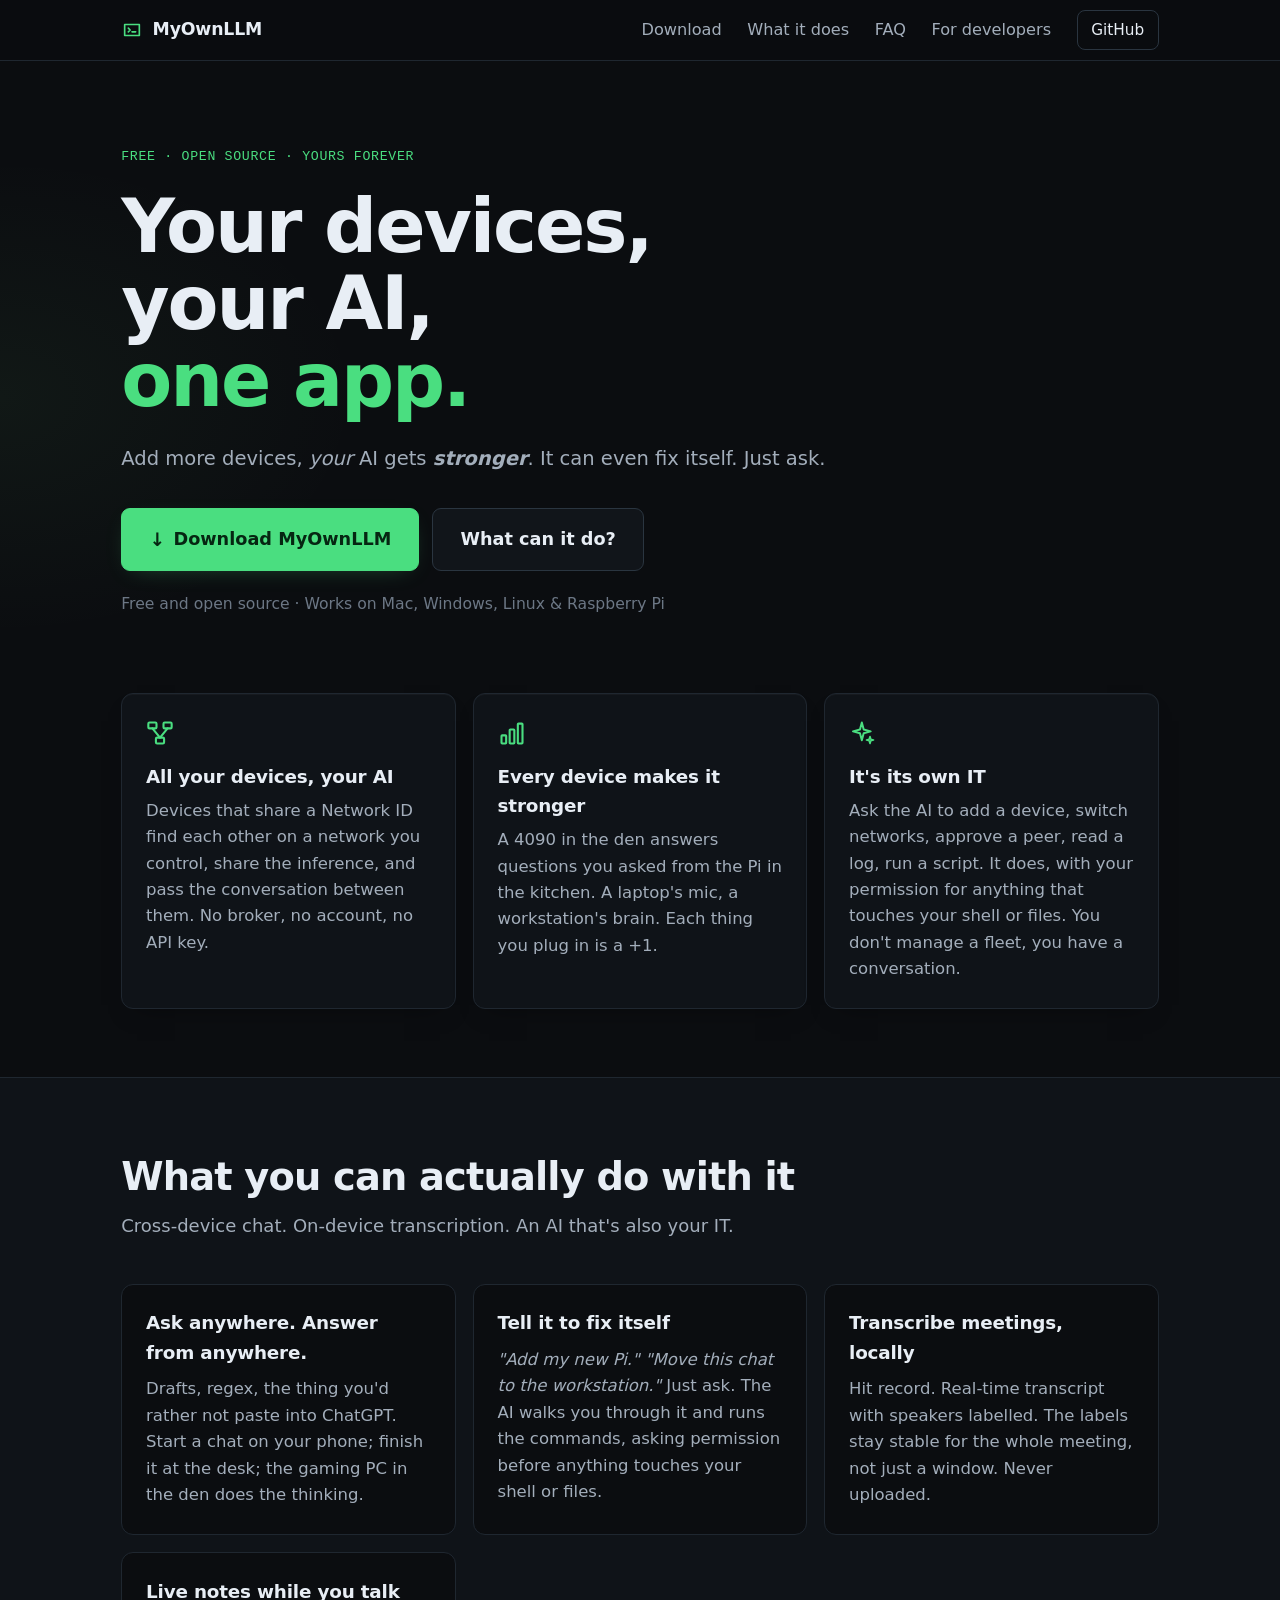
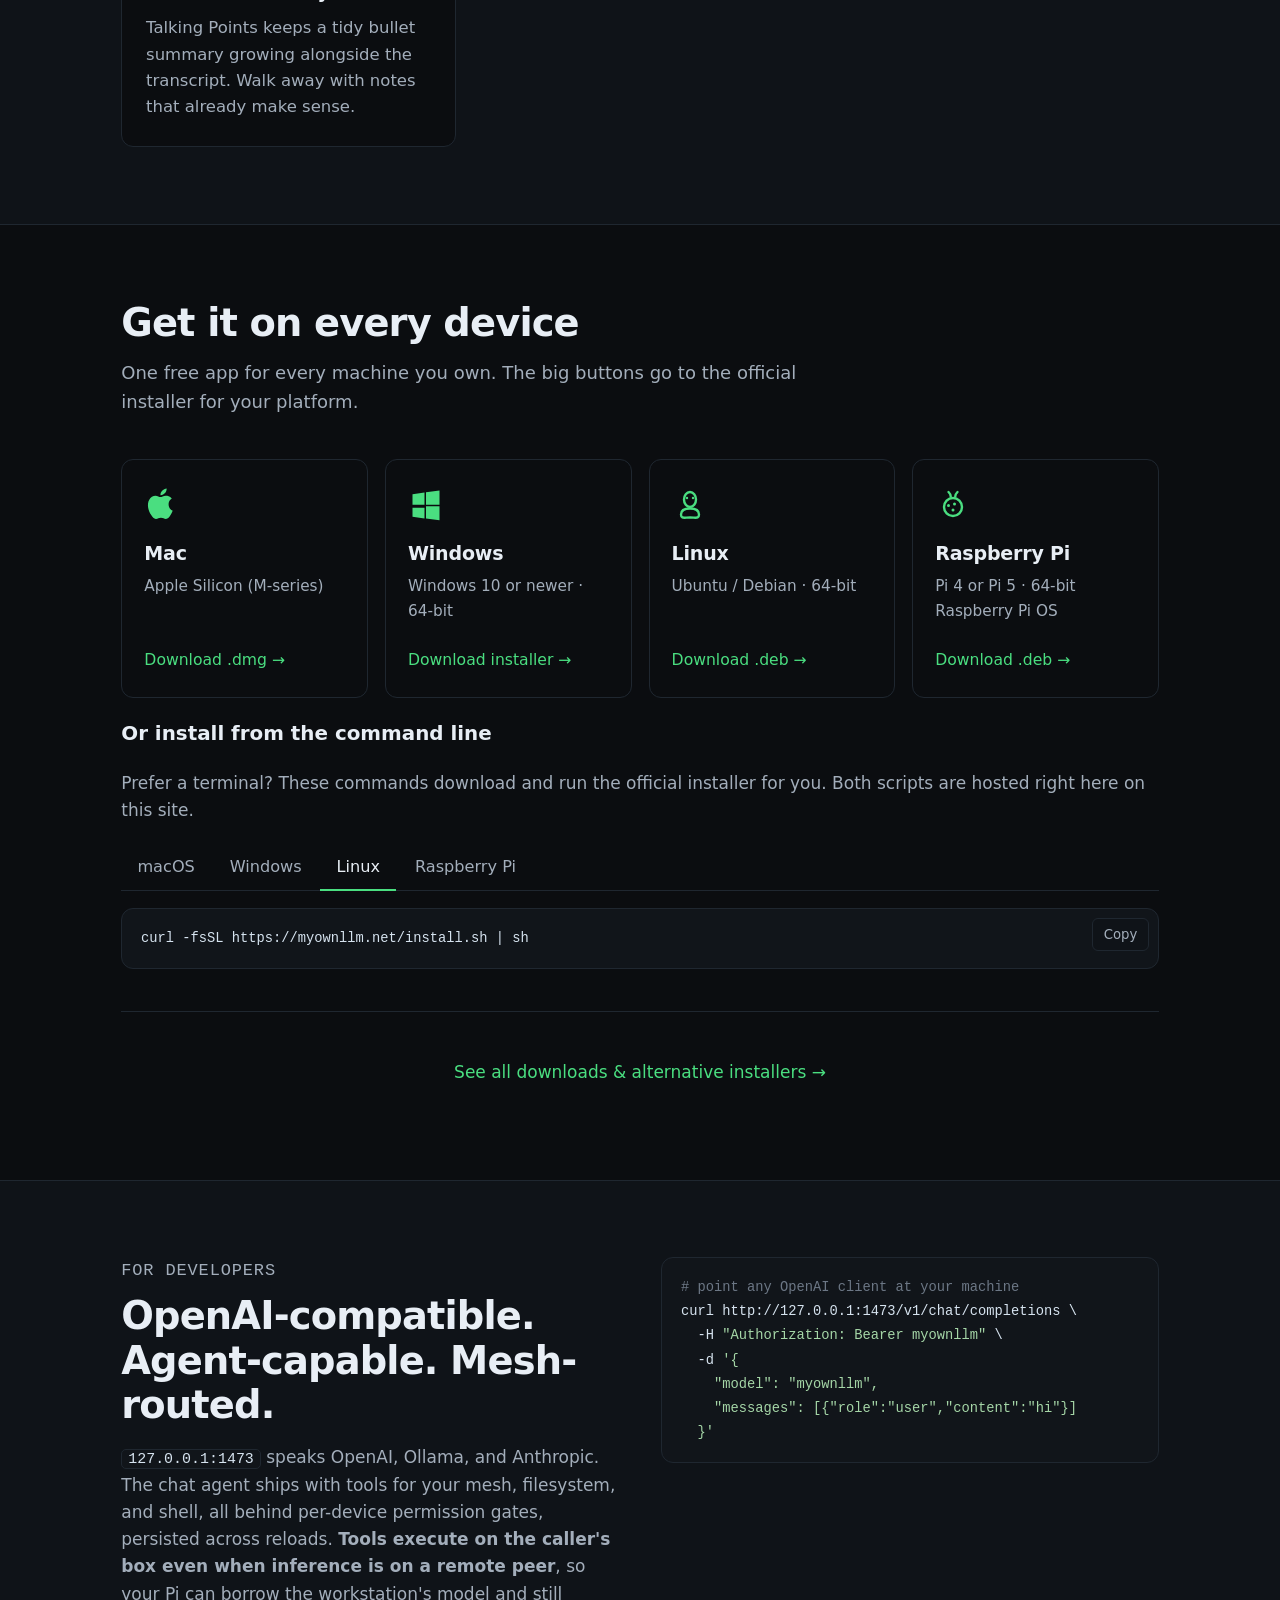
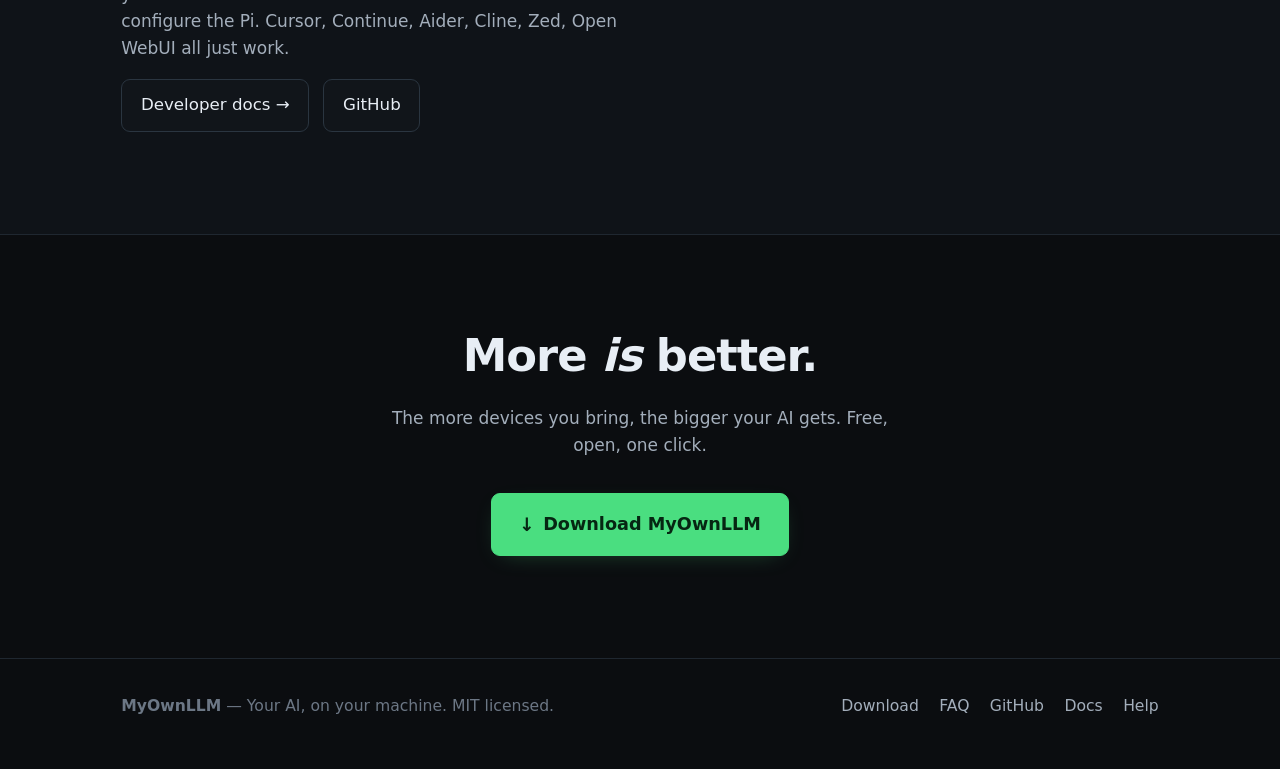
==== commit 6c95cd2c: "Punch up the hero, drop em dashes from prose Hero: H1 'An AI that runs on every device you own' was " ====
--- a/index.html
+++ b/index.html
@@ -8,12 +8,12 @@
 <meta name="theme-color" content="#0b0d10" />
 
 <meta property="og:title" content="MyOwnLLM — An AI that runs on every device you own" />
-<meta property="og:description" content="One AI across your devices. Every machine you add makes it stronger. Tell it what changed and it sets itself up." />
+<meta property="og:description" content="Your devices, your AI, one app. Add more devices and your AI gets stronger. It can even fix itself." />
 <meta property="og:type" content="website" />
 <meta property="og:url" content="https://myownllm.net" />
 <meta name="twitter:card" content="summary" />
 <meta name="twitter:title" content="MyOwnLLM" />
-<meta name="twitter:description" content="One AI across your devices. Every machine you add makes it stronger." />
+<meta name="twitter:description" content="Your devices, your AI, one app. Add more devices and your AI gets stronger." />
 
 <link rel="icon" href="/favicon.svg" type="image/svg+xml" />
 <link rel="stylesheet" href="/styles.css" />
@@ -45,11 +45,10 @@
 <section class="hero">
   <div class="container">
     <p class="eyebrow">Free · Open source · Yours forever</p>
-    <h1>An AI that runs on<br/><span class="accent">every device you own.</span></h1>
+    <h1>Your devices,<br/>your AI,<br/><span class="accent">one app.</span></h1>
     <p class="lede">
-      Phone, laptop, workstation, Pi — they find each other and share the
-      work. Add hardware and your AI grows. Tell it what changed; it sets
-      itself up.
+      Add more devices, <em>your</em> AI gets <strong><em>stronger</em></strong>.
+      It can even fix itself. Just ask.
     </p>
     <div class="hero-cta">
       <a class="btn btn-primary btn-lg" href="/download.html" id="hero-download">
@@ -71,7 +70,7 @@
         <div class="why-icon" aria-hidden="true">
           <svg viewBox="0 0 24 24" width="28" height="28" fill="none"><rect x="2" y="3" width="7" height="5" rx="1" stroke="currentColor" stroke-width="1.8"/><rect x="15" y="3" width="7" height="5" rx="1" stroke="currentColor" stroke-width="1.8"/><rect x="8.5" y="16" width="7" height="5" rx="1" stroke="currentColor" stroke-width="1.8"/><path d="M5.5 8L12 16M18.5 8L12 16" stroke="currentColor" stroke-width="1.8" stroke-linecap="round"/></svg>
         </div>
-        <h3>All your devices, one AI</h3>
+        <h3>All your devices, your AI</h3>
         <p>Devices that share a Network ID find each other on a network you control, share the inference, and pass the conversation between them. No broker, no account, no API key.</p>
       </article>
       <article class="why-card">
@@ -86,7 +85,7 @@
           <svg viewBox="0 0 24 24" width="28" height="28" fill="none"><path d="M11 3L12.6 9L18.6 10.6L12.6 12.2L11 18.2L9.4 12.2L3.4 10.6L9.4 9L11 3Z" stroke="currentColor" stroke-width="1.7" stroke-linejoin="round"/><path d="M18 15L18.7 17.3L21 18L18.7 18.7L18 21L17.3 18.7L15 18L17.3 17.3L18 15Z" stroke="currentColor" stroke-width="1.4" stroke-linejoin="round"/></svg>
         </div>
         <h3>It's its own IT</h3>
-        <p>Ask the AI to add a device, switch networks, approve a peer, read a log, run a script. It does — with your permission for anything that touches your shell or files. You don't manage a fleet, you have a conversation.</p>
+        <p>Ask the AI to add a device, switch networks, approve a peer, read a log, run a script. It does, with your permission for anything that touches your shell or files. You don't manage a fleet, you have a conversation.</p>
       </article>
     </div>
   </div>
@@ -106,11 +105,11 @@
       </article>
       <article class="feature">
         <h3>Tell it to fix itself</h3>
-        <p><em>"Add my new Pi."</em> <em>"Move this chat to the workstation."</em> Just ask. The AI walks you through it and runs the commands — asking permission before anything touches your shell or files.</p>
+        <p><em>"Add my new Pi."</em> <em>"Move this chat to the workstation."</em> Just ask. The AI walks you through it and runs the commands, asking permission before anything touches your shell or files.</p>
       </article>
       <article class="feature">
         <h3>Transcribe meetings, locally</h3>
-        <p>Hit record. Real-time transcript with speakers labelled — and the labels stay stable for the whole meeting, not just a window. Never uploaded.</p>
+        <p>Hit record. Real-time transcript with speakers labelled. The labels stay stable for the whole meeting, not just a window. Never uploaded.</p>
       </article>
       <article class="feature">
         <h3>Live notes while you talk</h3>
@@ -202,7 +201,7 @@
       <p>
         <code>127.0.0.1:1473</code> speaks OpenAI, Ollama, and Anthropic.
         The chat agent ships with tools for your mesh, filesystem, and
-        shell — per-device permission gates, persisted across reloads.
+        shell, all behind per-device permission gates, persisted across reloads.
         <strong>Tools execute on the caller's box even when inference is
         on a remote peer</strong>, so your Pi can borrow the workstation's
         model and still configure the Pi. Cursor, Continue, Aider, Cline,
